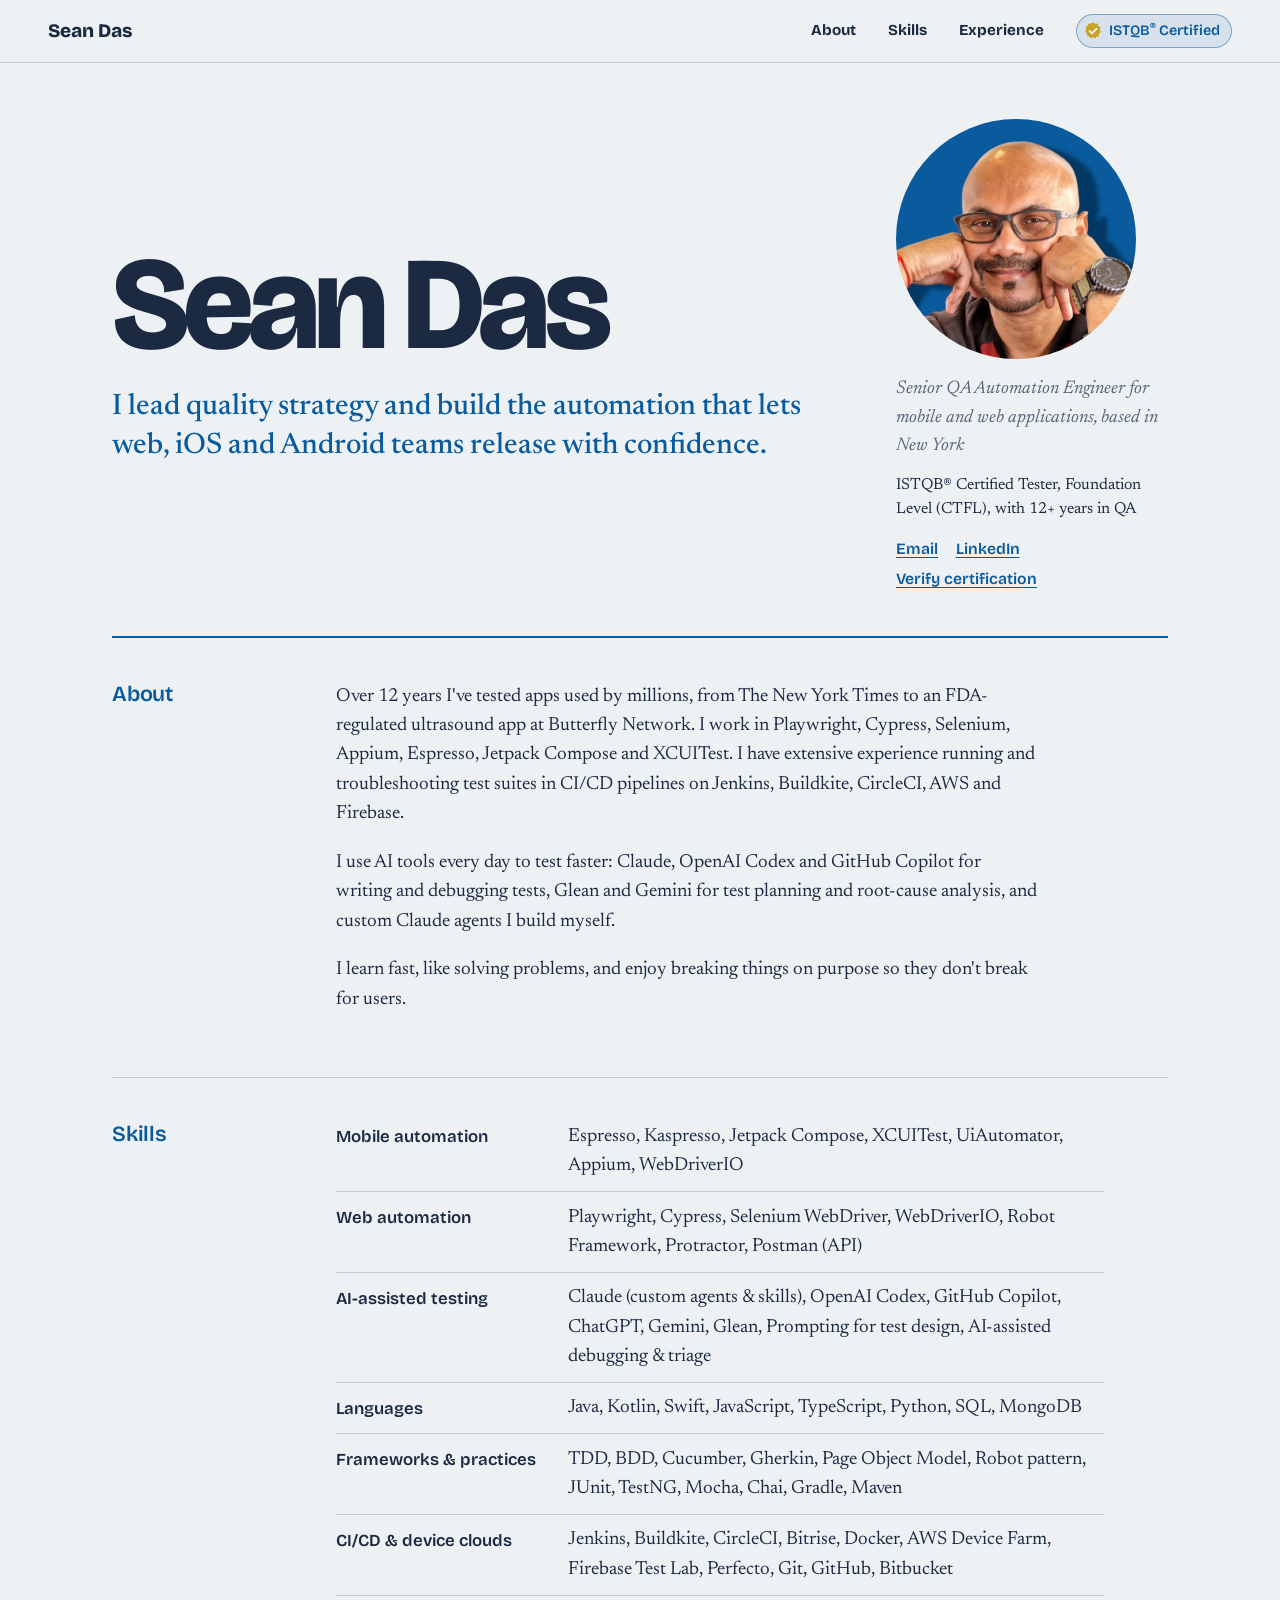
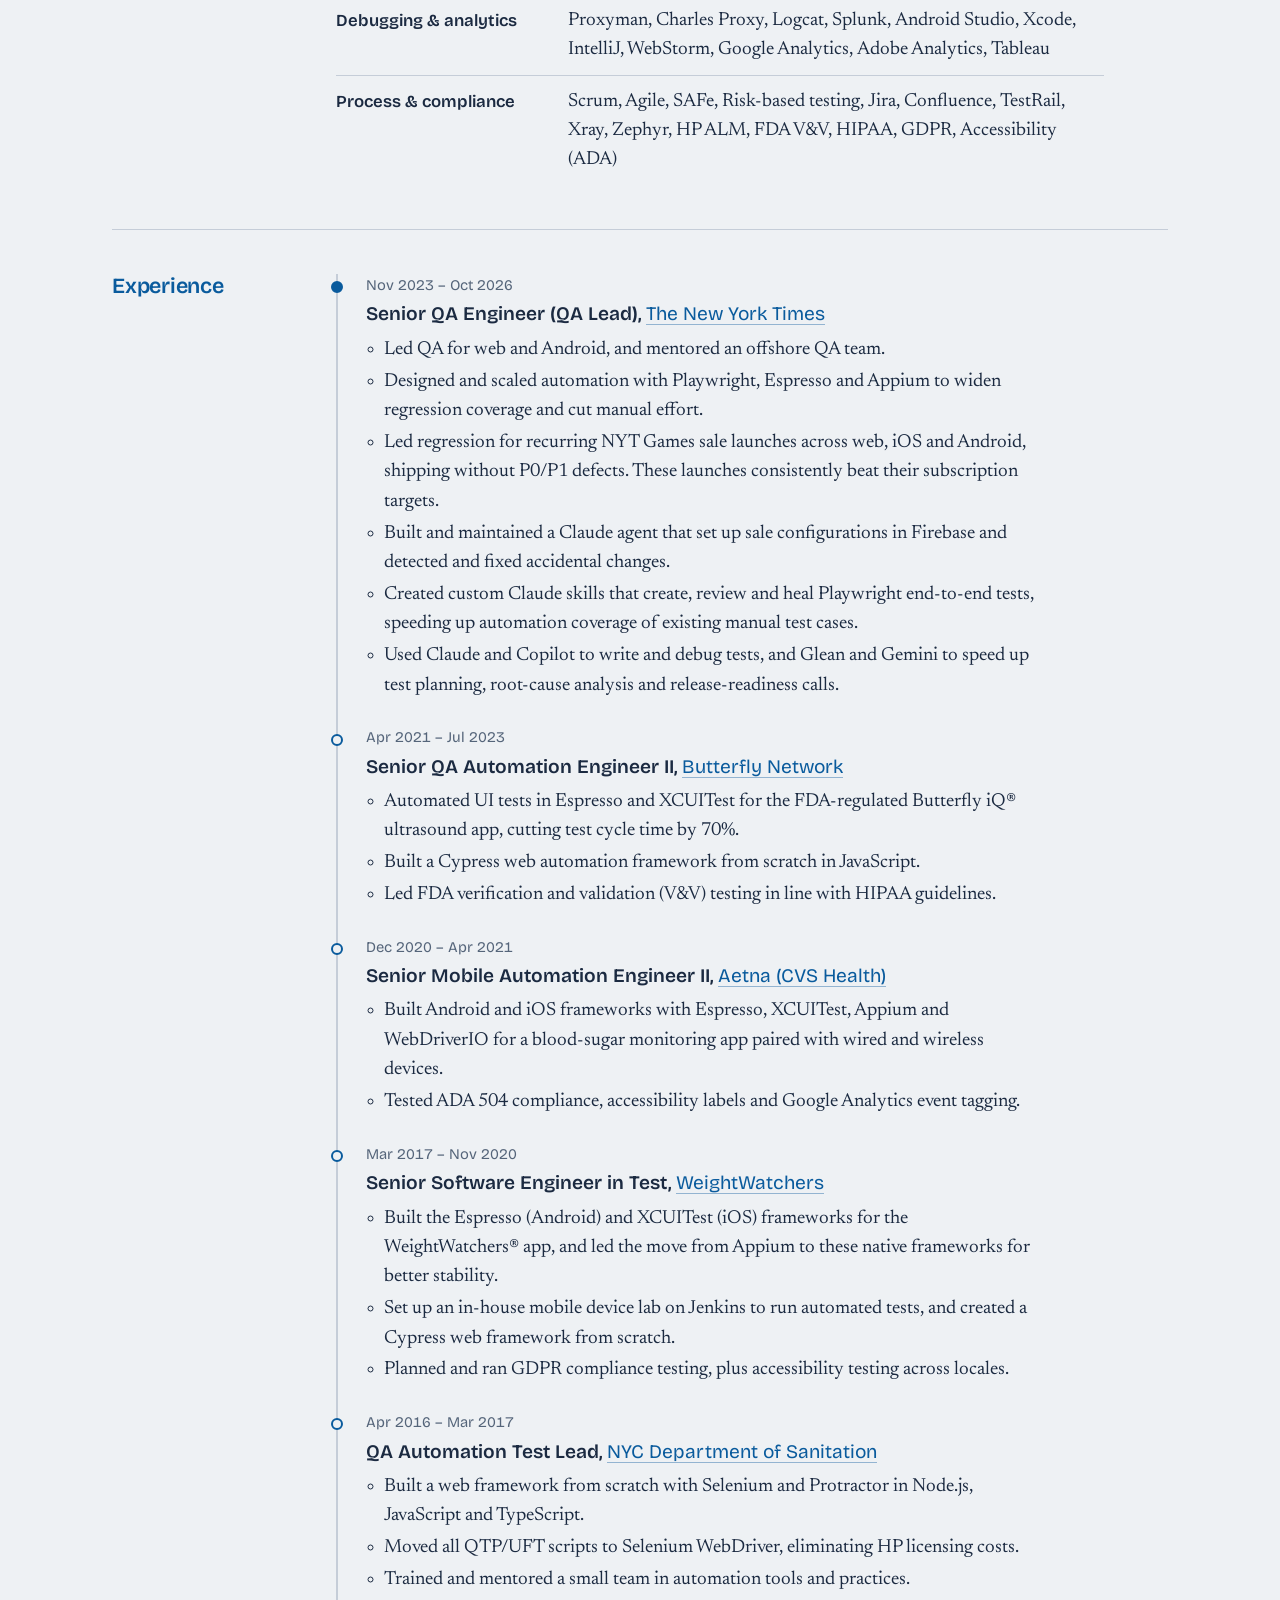
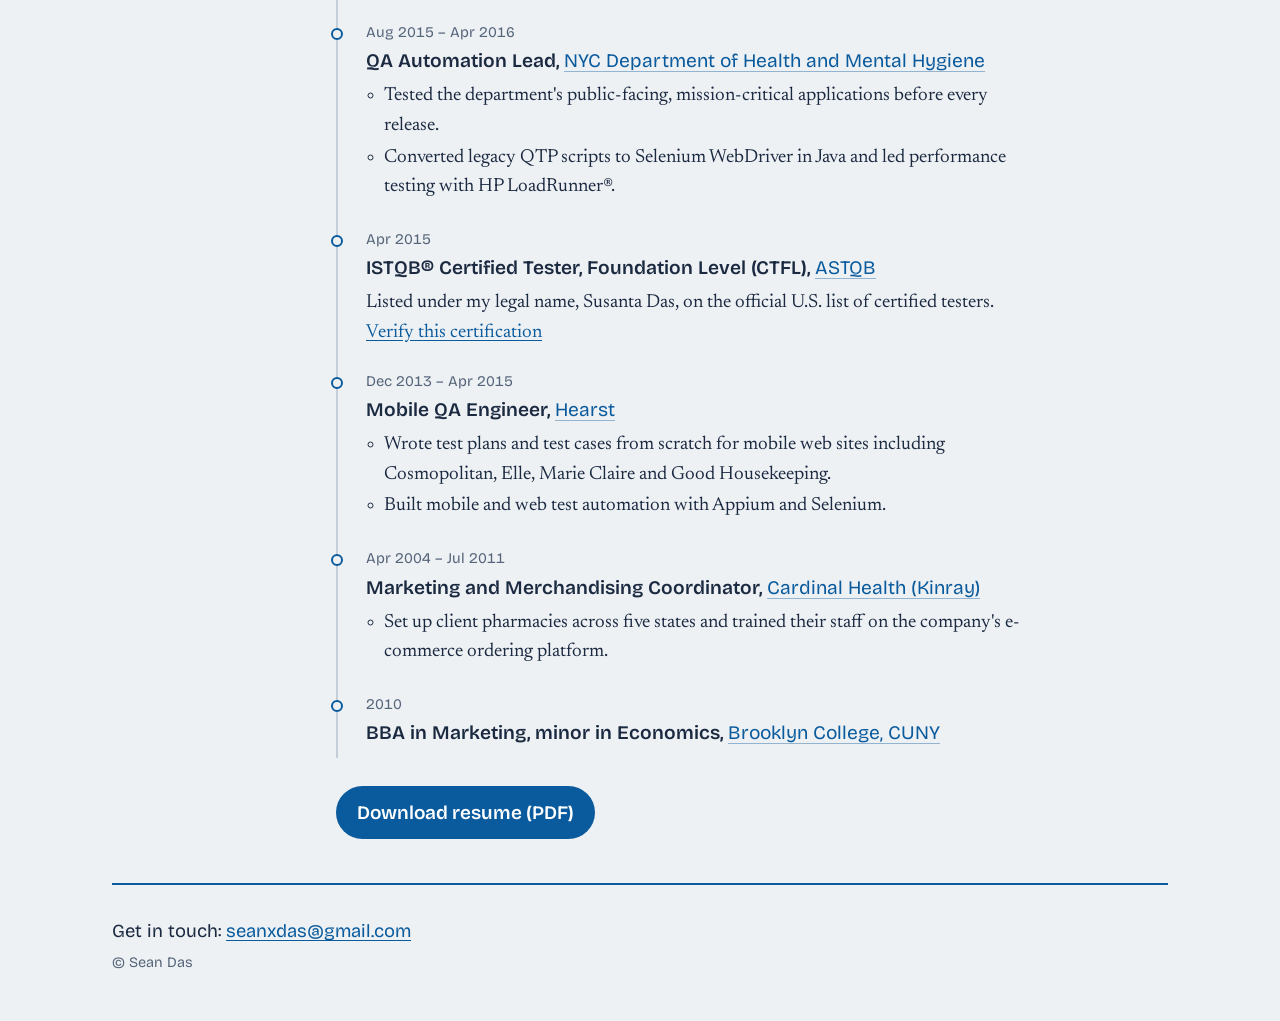
==== index.html @ 6fcaa3a1 "Personal website for Sean Das Single-page static site: about, skills, experience timeline with linke" ====
<!doctype html>
<html lang="en">
<head>
  <meta charset="utf-8">
  <meta name="viewport" content="width=device-width, initial-scale=1">
  <title>Sean Das</title>
  <meta name="description" content="Sean Das, Senior QA Automation Engineer for mobile and web applications. ISTQB/ASTQB Certified Tester with 12+ years in quality engineering and AI-assisted testing.">
  <link rel="canonical" href="https://seandas.github.io/">
  <meta name="google-site-verification" content="83UcdtxBSmrltOki3ZYsE4ZwVRd-jmC72WkxAw0niwo">
  <link rel="icon" href="favicon.ico" sizes="any">
  <link rel="icon" href="assets/favicon-32.png" type="image/png" sizes="32x32">
  <link rel="apple-touch-icon" href="assets/apple-touch-icon.png">
  <meta name="theme-color" content="#0a5b9d">

  <!-- Link previews (LinkedIn, Slack, iMessage, X). Update the URLs if the site address changes. -->
  <meta property="og:type" content="profile">
  <meta property="og:url" content="https://seandas.github.io/">
  <meta property="og:title" content="Sean Das, Senior QA Automation Engineer">
  <meta property="og:description" content="Senior QA Automation Engineer for mobile and web applications. ISTQB Certified Tester with 12+ years in quality engineering and AI-assisted testing.">
  <meta property="og:image" content="https://seandas.github.io/assets/og-image.jpg">
  <meta property="og:image:width" content="1200">
  <meta property="og:image:height" content="630">
  <meta property="og:image:alt" content="Sean Das, Senior QA Automation Engineer, with his photo">
  <meta name="twitter:card" content="summary_large_image">

  <link rel="preconnect" href="https://fonts.googleapis.com">
  <link rel="preconnect" href="https://fonts.gstatic.com" crossorigin>
  <link href="https://fonts.googleapis.com/css2?family=Bricolage+Grotesque:opsz,wght@12..96,400;12..96,600;12..96,800&family=Newsreader:ital,opsz,wght@0,6..72,400;0,6..72,500;1,6..72,400&display=swap" rel="stylesheet">
  <link rel="stylesheet" href="styles.css?v=20261105c">
</head>
<body>
  <a class="skip" href="#main">Skip to content</a>

  <header class="site-nav">
    <a class="nav-name" href="#top">Sean Das</a>
    <nav aria-label="Sections">
      <a href="#about">About</a>
      <a href="#skills">Skills</a>
      <a href="#experience">Experience</a>
      <a class="nav-cert" href="https://atsqa.org/certified-testers/profile/6f3ecdc99b7143ad8add1eee7666c60c" target="_blank" rel="noopener" title="Verify on the official U.S. list of certified testers" aria-label="ISTQB Certified: verify certification (opens in a new tab)">
        <svg class="nav-cert-seal" width="20" height="20" viewBox="0 0 24 24" aria-hidden="true" focusable="false"><path class="seal" fill="#c9a227" d="M12 1.5l2.4 1.8 3-.2 1 2.8 2.5 1.6-.7 2.9 1.2 2.8-2.2 2-.3 3-2.9.6L14.3 21 12 19.1 9.7 21 8 18.6l-2.9-.6-.3-3-2.2-2 1.2-2.8-.7-2.9 2.5-1.6 1-2.8 3 .2z"/><path class="tick" fill="none" stroke="#fff" stroke-width="2.2" stroke-linecap="round" stroke-linejoin="round" d="M8 12.2l2.7 2.7L16.2 9.4"/></svg>
        <span>ISTQB<sup>®</sup> Certified</span>
      </a>
    </nav>
  </header>

  <main id="main">
    <section class="hero" id="top">
      <div class="hero-main">
        <h1 class="hero-name">Sean Das</h1>
        <p class="hero-tagline">I lead quality strategy and build the automation that lets web, iOS and Android teams release with confidence.</p>
      </div>
      <div class="hero-side">
        <img class="portrait" src="assets/profile.jpg" alt="Portrait of Sean Das" width="240" height="240">
        <p class="hero-role">Senior QA Automation Engineer for mobile and web applications, based in New York</p>
        <p class="hero-cred">ISTQB® Certified Tester, Foundation Level (CTFL), with 12+ years in QA</p>
        <ul class="links">
          <li><a href="mailto:seanxdas@gmail.com">Email</a></li>
          <li><a href="https://www.linkedin.com/in/seanxdas/">LinkedIn</a></li>
          <li><a href="https://atsqa.org/certified-testers/profile/6f3ecdc99b7143ad8add1eee7666c60c">Verify certification</a></li>
        </ul>
      </div>
    </section>

    <section class="block" id="about">
      <h2>About</h2>
      <div class="block-body prose">
        <p>Over 12 years I've tested apps used by millions, from The New York Times to an FDA-regulated ultrasound app at Butterfly Network. I work in Playwright, Cypress, Selenium, Appium, Espresso, Jetpack Compose and XCUITest. I have extensive experience running and troubleshooting test suites in CI/CD pipelines on Jenkins, Buildkite, CircleCI, AWS and Firebase.</p>
        <p>I use AI tools every day to test faster: Claude, OpenAI Codex and GitHub Copilot for writing and debugging tests, Glean and Gemini for test planning and root-cause analysis, and custom Claude agents I build myself.</p>
        <p>I learn fast, like solving problems, and enjoy breaking things on purpose so they don't break for users.</p>
      </div>
    </section>

    <section class="block" id="skills">
      <h2>Skills</h2>
      <div class="block-body skills">
        <div class="skill-group">
          <h3>Mobile automation</h3>
          <ul><li>Espresso</li><li>Kaspresso</li><li>Jetpack Compose</li><li>XCUITest</li><li>UiAutomator</li><li>Appium</li><li>WebDriverIO</li></ul>
        </div>
        <div class="skill-group">
          <h3>Web automation</h3>
          <ul><li>Playwright</li><li>Cypress</li><li>Selenium WebDriver</li><li>WebDriverIO</li><li>Robot Framework</li><li>Protractor</li><li>Postman (API)</li></ul>
        </div>
        <div class="skill-group">
          <h3>AI-assisted testing</h3>
          <ul><li>Claude (custom agents &amp; skills)</li><li>OpenAI Codex</li><li>GitHub Copilot</li><li>ChatGPT, Gemini</li><li>Glean</li><li>Prompting for test design</li><li>AI-assisted debugging &amp; triage</li></ul>
        </div>
        <div class="skill-group">
          <h3>Languages</h3>
          <ul><li>Java</li><li>Kotlin</li><li>Swift</li><li>JavaScript</li><li>TypeScript</li><li>Python</li><li>SQL, MongoDB</li></ul>
        </div>
        <div class="skill-group">
          <h3>Frameworks &amp; practices</h3>
          <ul><li>TDD, BDD</li><li>Cucumber, Gherkin</li><li>Page Object Model</li><li>Robot pattern</li><li>JUnit, TestNG</li><li>Mocha, Chai</li><li>Gradle, Maven</li></ul>
        </div>
        <div class="skill-group">
          <h3>CI/CD &amp; device clouds</h3>
          <ul><li>Jenkins</li><li>Buildkite, CircleCI, Bitrise</li><li>Docker</li><li>AWS Device Farm</li><li>Firebase Test Lab</li><li>Perfecto</li><li>Git, GitHub, Bitbucket</li></ul>
        </div>
        <div class="skill-group">
          <h3>Debugging &amp; analytics</h3>
          <ul><li>Proxyman, Charles Proxy</li><li>Logcat, Splunk</li><li>Android Studio, Xcode</li><li>IntelliJ, WebStorm</li><li>Google Analytics</li><li>Adobe Analytics</li><li>Tableau</li></ul>
        </div>
        <div class="skill-group">
          <h3>Process &amp; compliance</h3>
          <ul><li>Scrum, Agile, SAFe</li><li>Risk-based testing</li><li>Jira, Confluence</li><li>TestRail, Xray, Zephyr, HP ALM</li><li>FDA V&amp;V, HIPAA</li><li>GDPR</li><li>Accessibility (ADA)</li></ul>
        </div>
      </div>
    </section>

    <section class="block" id="experience">
      <h2>Experience</h2>
      <div class="block-body">
        <ol class="timeline">
          <li>
            <p class="when">Nov 2023 – Oct 2026</p>
            <h3>Senior QA Engineer (QA Lead), <a class="org" href="https://www.nytimes.com/" target="_blank" rel="noopener">The New York Times</a></h3>
            <ul>
              <li>Led QA for web and Android, and mentored an offshore QA team.</li>
              <li>Designed and scaled automation with Playwright, Espresso and Appium to widen regression coverage and cut manual effort.</li>
              <li>Led regression for recurring NYT Games sale launches across web, iOS and Android, shipping without P0/P1 defects. These launches consistently beat their subscription targets.</li>
              <li>Built and maintained a Claude agent that set up sale configurations in Firebase and detected and fixed accidental changes.</li>
              <li>Created custom Claude skills that create, review and heal Playwright end-to-end tests, speeding up automation coverage of existing manual test cases.</li>
              <li>Used Claude and Copilot to write and debug tests, and Glean and Gemini to speed up test planning, root-cause analysis and release-readiness calls.</li>
            </ul>
          </li>
          <li>
            <p class="when">Apr 2021 – Jul 2023</p>
            <h3>Senior QA Automation Engineer II, <a class="org" href="https://www.butterflynetwork.com/" target="_blank" rel="noopener">Butterfly Network</a></h3>
            <ul>
              <li>Automated UI tests in Espresso and XCUITest for the FDA-regulated Butterfly iQ® ultrasound app, cutting test cycle time by 70%.</li>
              <li>Built a Cypress web automation framework from scratch in JavaScript.</li>
              <li>Led FDA verification and validation (V&amp;V) testing in line with HIPAA guidelines.</li>
            </ul>
          </li>
          <li>
            <p class="when">Dec 2020 – Apr 2021</p>
            <h3>Senior Mobile Automation Engineer II, <a class="org" href="https://www.aetna.com/" target="_blank" rel="noopener">Aetna (CVS Health)</a></h3>
            <ul>
              <li>Built Android and iOS frameworks with Espresso, XCUITest, Appium and WebDriverIO for a blood-sugar monitoring app paired with wired and wireless devices.</li>
              <li>Tested ADA 504 compliance, accessibility labels and Google Analytics event tagging.</li>
            </ul>
          </li>
          <li>
            <p class="when">Mar 2017 – Nov 2020</p>
            <h3>Senior Software Engineer in Test, <a class="org" href="https://www.weightwatchers.com/" target="_blank" rel="noopener">WeightWatchers</a></h3>
            <ul>
              <li>Built the Espresso (Android) and XCUITest (iOS) frameworks for the WeightWatchers® app, and led the move from Appium to these native frameworks for better stability.</li>
              <li>Set up an in-house mobile device lab on Jenkins to run automated tests, and created a Cypress web framework from scratch.</li>
              <li>Planned and ran GDPR compliance testing, plus accessibility testing across locales.</li>
            </ul>
          </li>
          <li>
            <p class="when">Apr 2016 – Mar 2017</p>
            <h3>QA Automation Test Lead, <a class="org" href="https://www.nyc.gov/assets/dsny/site/home" target="_blank" rel="noopener">NYC Department of Sanitation</a></h3>
            <ul>
              <li>Built a web framework from scratch with Selenium and Protractor in Node.js, JavaScript and TypeScript.</li>
              <li>Moved all QTP/UFT scripts to Selenium WebDriver, eliminating HP licensing costs.</li>
              <li>Trained and mentored a small team in automation tools and practices.</li>
            </ul>
          </li>
          <li>
            <p class="when">Aug 2015 – Apr 2016</p>
            <h3>QA Automation Lead, <a class="org" href="https://www.nyc.gov/site/doh/index.page" target="_blank" rel="noopener">NYC Department of Health and Mental Hygiene</a></h3>
            <ul>
              <li>Tested the department's public-facing, mission-critical applications before every release.</li>
              <li>Converted legacy QTP scripts to Selenium WebDriver in Java and led performance testing with HP LoadRunner®.</li>
            </ul>
          </li>
          <li>
            <p class="when">Apr 2015</p>
            <h3>ISTQB® Certified Tester, Foundation Level (CTFL), <a class="org" href="https://astqb.org/" target="_blank" rel="noopener">ASTQB</a></h3>
            <p>Listed under my legal name, Susanta Das, on the official U.S. list of certified testers. <a href="https://atsqa.org/certified-testers/profile/6f3ecdc99b7143ad8add1eee7666c60c">Verify this certification</a></p>
          </li>
          <li>
            <p class="when">Dec 2013 – Apr 2015</p>
            <h3>Mobile QA Engineer, <a class="org" href="https://www.hearst.com/" target="_blank" rel="noopener">Hearst</a></h3>
            <ul>
              <li>Wrote test plans and test cases from scratch for mobile web sites including Cosmopolitan, Elle, Marie Claire and Good Housekeeping.</li>
              <li>Built mobile and web test automation with Appium and Selenium.</li>
            </ul>
          </li>
          <li>
            <p class="when">Apr 2004 – Jul 2011</p>
            <h3>Marketing and Merchandising Coordinator, <a class="org" href="https://www.cardinalhealth.com/" target="_blank" rel="noopener">Cardinal Health (Kinray)</a></h3>
            <ul>
              <li>Set up client pharmacies across five states and trained their staff on the company's e-commerce ordering platform.</li>
            </ul>
          </li>
          <li>
            <p class="when">2010</p>
            <h3>BBA in Marketing, minor in Economics, <a class="org" href="https://www.brooklyn.edu/" target="_blank" rel="noopener">Brooklyn College, CUNY</a></h3>
          </li>
        </ol>
        <a class="button" href="assets/Sean_Das_Resume.pdf" download>Download resume (PDF)</a>
      </div>
    </section>
  </main>

  <footer class="site-footer">
    <p>Get in touch: <a href="mailto:seanxdas@gmail.com">seanxdas@gmail.com</a></p>
    <p class="fine">&copy; <span id="year"></span> Sean Das</p>
  </footer>

  <script src="script.js?v=20261105c"></script>
</body>
</html>
---- styles.css ----
:root {
  --bg: #eef1f4;
  --surface: #e2e7ed;
  --ink: #1b2a41;
  --muted: #55657a;
  --rule: #c5cdd8;
  --accent: #0a5b9d; /* matches the blue backdrop in profile.jpg */
  --accent-ink: #ffffff;

  --display: "Bricolage Grotesque", system-ui, sans-serif;
  --text: "Newsreader", Georgia, serif;

  --gutter: clamp(1rem, 4vw, 3rem);
  --rail: 11rem;
}

@media (prefers-color-scheme: dark) {
  :root {
    --bg: #121a26;
    --surface: #1a2433;
    --ink: #e6ebf2;
    --muted: #9aa8ba;
    --rule: #2c3a4e;
    --accent: #7fb2ec;
    --accent-ink: #0b1a2e;
  }
}

*, *::before, *::after { box-sizing: border-box; }

html { scroll-behavior: smooth; scroll-padding-top: 4.5rem; -webkit-text-size-adjust: 100%; text-size-adjust: 100%; }
@media (prefers-reduced-motion: reduce) { html { scroll-behavior: auto; } }

body {
  margin: 0;
  background: var(--bg);
  color: var(--ink);
  font: 400 1.1875rem/1.55 var(--text);
  -webkit-font-smoothing: antialiased;
}

a { color: var(--accent); text-underline-offset: 0.18em; }
a:hover { text-decoration-thickness: 2px; }
:focus-visible { outline: 3px solid var(--accent); outline-offset: 3px; border-radius: 2px; }

.skip {
  position: absolute; left: -999px; top: 0;
  background: var(--accent); color: var(--accent-ink); padding: 0.5rem 1rem;
}
.skip:focus { left: 1rem; top: 1rem; z-index: 10; }

/* Nav */
.site-nav {
  position: sticky; top: 0; z-index: 5;
  display: flex; justify-content: space-between; align-items: center; gap: 1rem;
  padding: 0.9rem var(--gutter);
  background: color-mix(in srgb, var(--bg) 88%, transparent);
  backdrop-filter: blur(8px);
  border-bottom: 1px solid var(--rule);
  font-family: var(--display);
}
.nav-name { font-weight: 800; color: var(--ink); text-decoration: none; }
.site-nav nav {
  display: flex; flex-wrap: wrap; justify-content: flex-end;
  gap: 0.5rem clamp(0.9rem, 3vw, 2rem);
  min-width: 0;
}
.site-nav nav a { color: var(--ink); font-weight: 700; text-decoration: none; font-size: 0.95rem; }
.site-nav nav a:hover { color: var(--accent); }
.site-nav nav { align-items: center; }

/* Certification badge in the nav */
.site-nav nav a.nav-cert {
  display: inline-flex; align-items: center; gap: 0.35rem;
  padding: 0.28rem 0.7rem 0.28rem 0.4rem;
  border: 1px solid color-mix(in srgb, var(--accent) 45%, transparent);
  border-radius: 999px;
  background: color-mix(in srgb, var(--accent) 10%, transparent);
  color: var(--accent); font-weight: 600; font-size: 0.9rem; white-space: nowrap;
  transition: background-color 0.15s, color 0.15s;
}
.site-nav nav a.nav-cert:hover,
.site-nav nav a.nav-cert:focus-visible { background: var(--accent); color: var(--accent-ink); }
.nav-cert sup { font-size: 0.6em; line-height: 0; }
.nav-cert-seal { width: 1.25rem; height: 1.25rem; flex: none; }
.nav-cert-seal .seal { fill: #c9a227; }
.nav-cert-seal .tick { fill: none; stroke: #fff; stroke-width: 2.2; stroke-linecap: round; stroke-linejoin: round; }

@media (max-width: 400px) {
  .site-nav { padding-left: 0.75rem; padding-right: 0.75rem; }
  .site-nav nav { flex: 1 1 auto; }
  .site-nav nav { gap: 0.7rem; }
  .site-nav nav a { font-size: 0.88rem; }
  .site-nav nav a.nav-cert { font-size: 0.84rem; padding: 0.24rem 0.55rem 0.24rem 0.3rem; gap: 0.25rem; }
  .nav-cert-seal { width: 1.1rem; height: 1.1rem; }
}


main { max-width: 72rem; margin: 0 auto; padding: 0 var(--gutter); }

/* Hero — the one loud element */
.hero {
  display: grid;
  grid-template-columns: 1fr auto;
  align-items: center;
  gap: 2rem 3rem;
  padding: clamp(1.75rem, 5vw, 3.5rem) 0 clamp(1.75rem, 4vw, 2.75rem);
  border-bottom: 2px solid var(--accent); /* stronger divider between hero and content */
}
.hero-name {
  margin: 0;
  font-family: var(--display);
  font-weight: 800;
  font-size: clamp(3.4rem, 14vw, 8.25rem);
  line-height: 0.9;
  letter-spacing: -0.045em;
  font-variation-settings: "opsz" 96;
  white-space: nowrap;
}
.hero-tagline {
  margin: clamp(1rem, 2vw, 1.5rem) 0 0;
  max-width: 46rem;
  font-size: clamp(1.3rem, 2.3vw, 1.85rem);
  text-wrap: balance;
  line-height: 1.3;
  font-weight: 500;
  color: var(--accent);
}
.hero-side { max-width: 17rem; }
.portrait {
  display: block; width: 240px; height: 240px;
  border-radius: 50%; object-fit: cover;
  background: var(--surface);
  margin-bottom: 1rem;
}
.hero-role { margin: 0 0 0.75rem; font-size: 1.15rem; color: var(--muted); font-style: italic; }
.links { list-style: none; margin: 0; padding: 0; display: flex; flex-wrap: wrap; gap: 0.4rem 1.1rem; font-family: var(--display); font-weight: 600; font-size: 0.98rem; }

@media (prefers-reduced-motion: no-preference) {
  .hero-main { animation: rise 0.9s cubic-bezier(.2,.7,.1,1) both; }
  .hero-side { animation: rise 0.9s 0.15s cubic-bezier(.2,.7,.1,1) both; }
  @keyframes rise { from { opacity: 0; transform: translateY(0.4em); } }
}

/* Sections: heading in a left rail, content beside it */
.block {
  display: grid;
  grid-template-columns: var(--rail) minmax(0, 1fr);
  gap: 0.75rem 3rem;
  padding: clamp(1.75rem, 4vw, 2.75rem) 0;
  border-bottom: 1px solid var(--rule);
}
/* Last section: strong divider before the footer, matching the hero divider */
main > .block:last-child { border-bottom: 2px solid var(--accent); }
.block h2 {
  margin: 0;
  font-family: var(--display);
  font-weight: 600;
  font-size: 1.35rem;
  line-height: 1.2;
  letter-spacing: -0.01em;
  color: var(--accent);
}
.block-body { max-width: 44rem; }

.prose p { margin: 0 0 1em; }
.prose .lead { font-size: 1.5rem; line-height: 1.35; font-weight: 500; }

/* Skills */
.block-body.skills { max-width: 48rem; }
.skill-group {
  display: grid;
  grid-template-columns: 13rem minmax(0, 1fr);
  gap: 0.2rem 1.5rem;
  padding: 0.65rem 0;
  border-top: 1px solid var(--rule);
}
.skill-group:first-child { border-top: 0; padding-top: 0; }
.skill-group h3, .timeline h3 {
  margin: 0 0 0.6rem;
  font-family: var(--display);
  font-weight: 600;
  font-size: 1.05rem;
}
.skill-group h3 { margin: 0; padding-top: 0.15rem; }
.skill-group ul { list-style: none; margin: 0; padding: 0; }
.skill-group li { display: inline; }
.skill-group li:not(:last-child)::after { content: ", "; }

/* Timeline — a real sequence, so a connected line earns its place */
.timeline { list-style: none; margin: 0 0 1.75rem; padding: 0; }
.timeline li {
  position: relative;
  padding: 0 0 1.4rem 1.75rem;
  border-left: 2px solid var(--rule);
}
.timeline li:last-child { padding-bottom: 0.25rem; }
.timeline li::before {
  content: "";
  position: absolute; left: -7px; top: 0.45rem;
  width: 12px; height: 12px; border-radius: 50%;
  background: var(--bg); border: 2px solid var(--accent);
}
.timeline li:first-child::before { background: var(--accent); }
.timeline .when { margin: 0 0 0.15rem; font-family: var(--display); font-size: 0.92rem; color: var(--muted); font-variant-numeric: tabular-nums; }
.timeline h3 { font-size: 1.2rem; margin-bottom: 0.35rem; }
.timeline .org { font-weight: 400; }
.timeline a.org {
  color: var(--accent);
  text-decoration: underline;
  text-decoration-color: color-mix(in srgb, var(--accent) 40%, transparent);
  text-decoration-thickness: 1px;
  text-underline-offset: 0.2em;
}
.timeline a.org:hover { text-decoration-color: currentColor; text-decoration-thickness: 2px; }
.timeline li > p:last-child { margin: 0; }
.timeline ul { margin: 0; padding-left: 1.1rem; }
.timeline ul li { padding: 0 0 0.15rem; border: 0; }
.timeline ul li::before { content: none; }
.hero-cred { margin: 0 0 0.9rem; font-size: 1rem; }

.button {
  display: inline-block;
  padding: 0.75rem 1.3rem;
  border-radius: 999px;
  background: var(--accent); color: var(--accent-ink);
  font-family: var(--display); font-weight: 600; text-decoration: none;
}
.button:hover { filter: brightness(1.08); }

/* Footer */
.site-footer {
  max-width: 72rem; margin: 0 auto;
  padding: 2rem var(--gutter) 2.5rem;
  font-family: var(--display);
}
.site-footer p { margin: 0 0 0.4rem; font-size: 1.15rem; }
.site-footer .fine { font-size: 0.9rem; color: var(--muted); }

/* Narrow screens */
@media (max-width: 720px) {
  .hero { grid-template-columns: 1fr; }
  .hero-side {
    max-width: none;
    display: grid;
    grid-template-columns: 112px minmax(0, 1fr);
    column-gap: 1rem;
    align-items: center;
  }
  .portrait { width: 112px; height: 112px; margin: 0; grid-row: 1 / span 3; }
  .hero-role { font-size: 1.05rem; margin-bottom: 0.4rem; }
  .hero-cred { font-size: 0.95rem; margin-bottom: 0.5rem; }
  .block { grid-template-columns: 1fr; }
  .skill-group { grid-template-columns: 1fr; }
  .site-nav .nav-name { display: none; }
  .site-nav { justify-content: flex-end; }
}
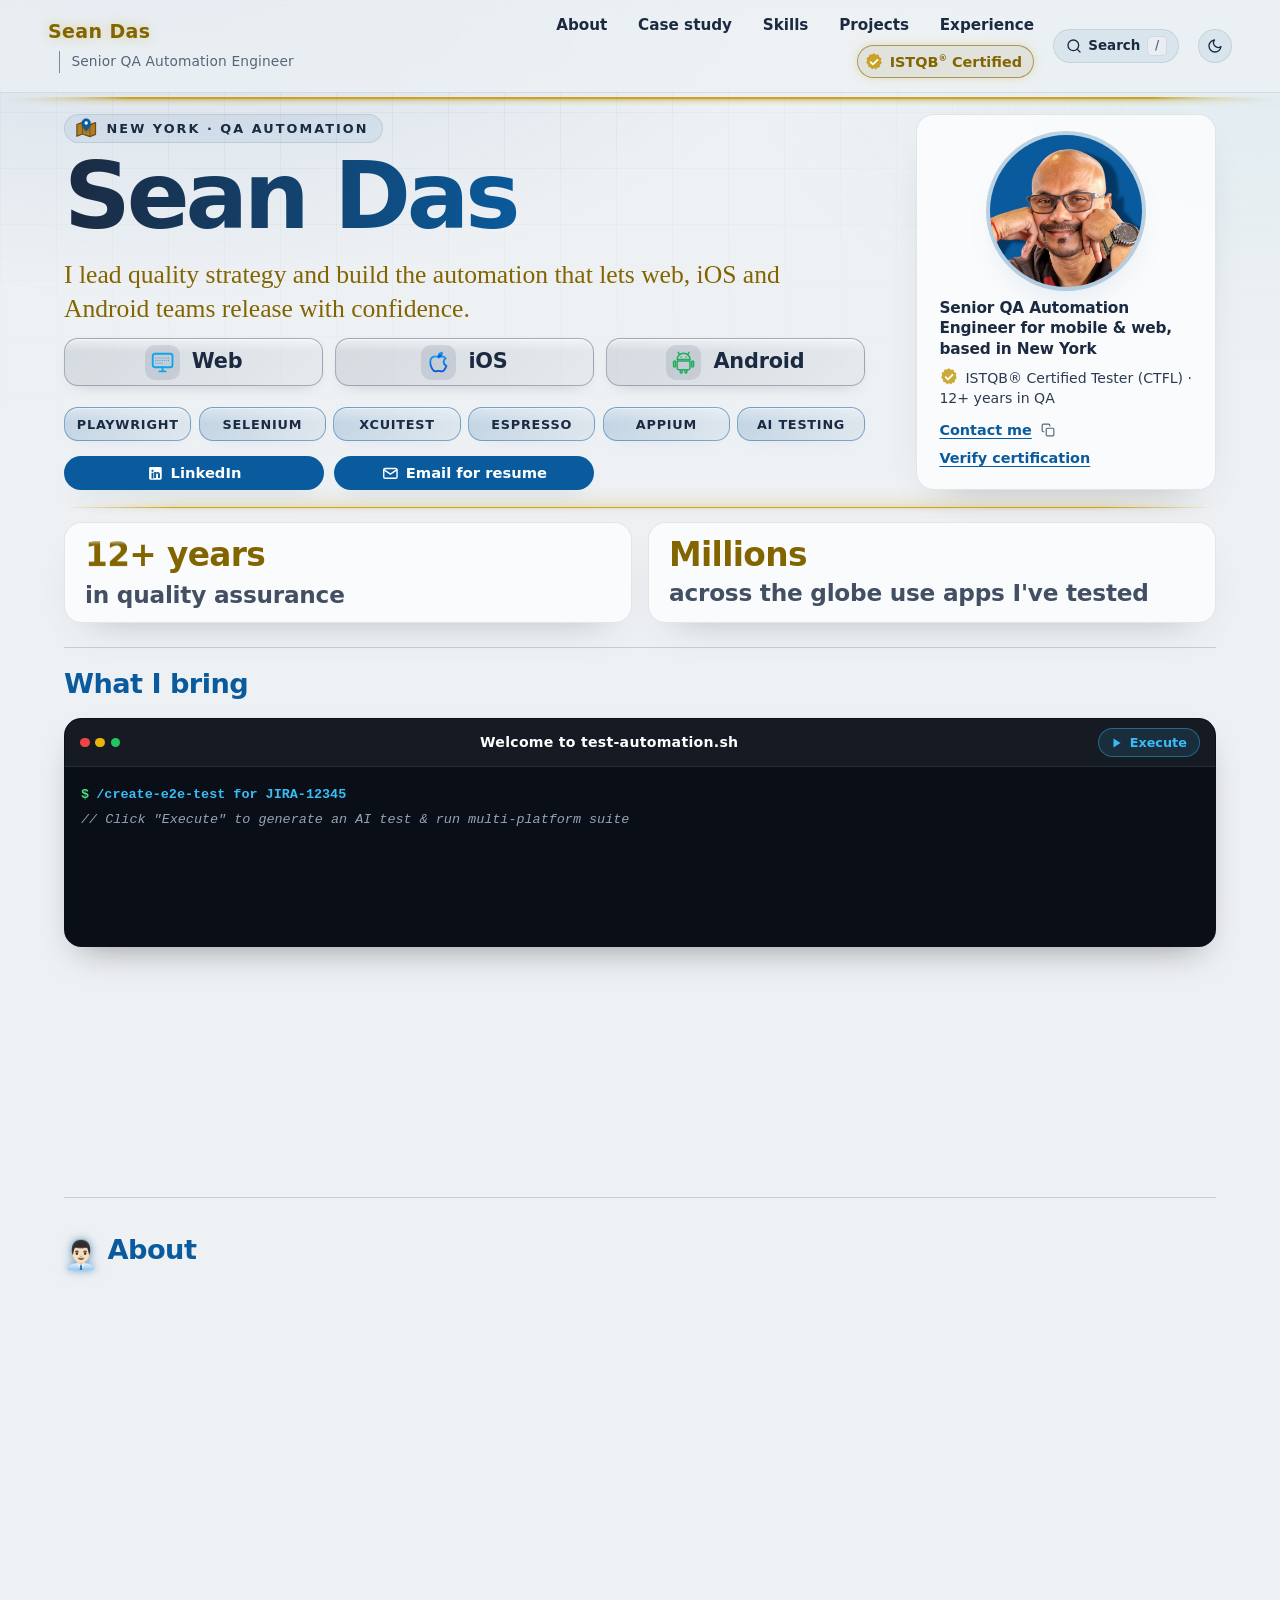
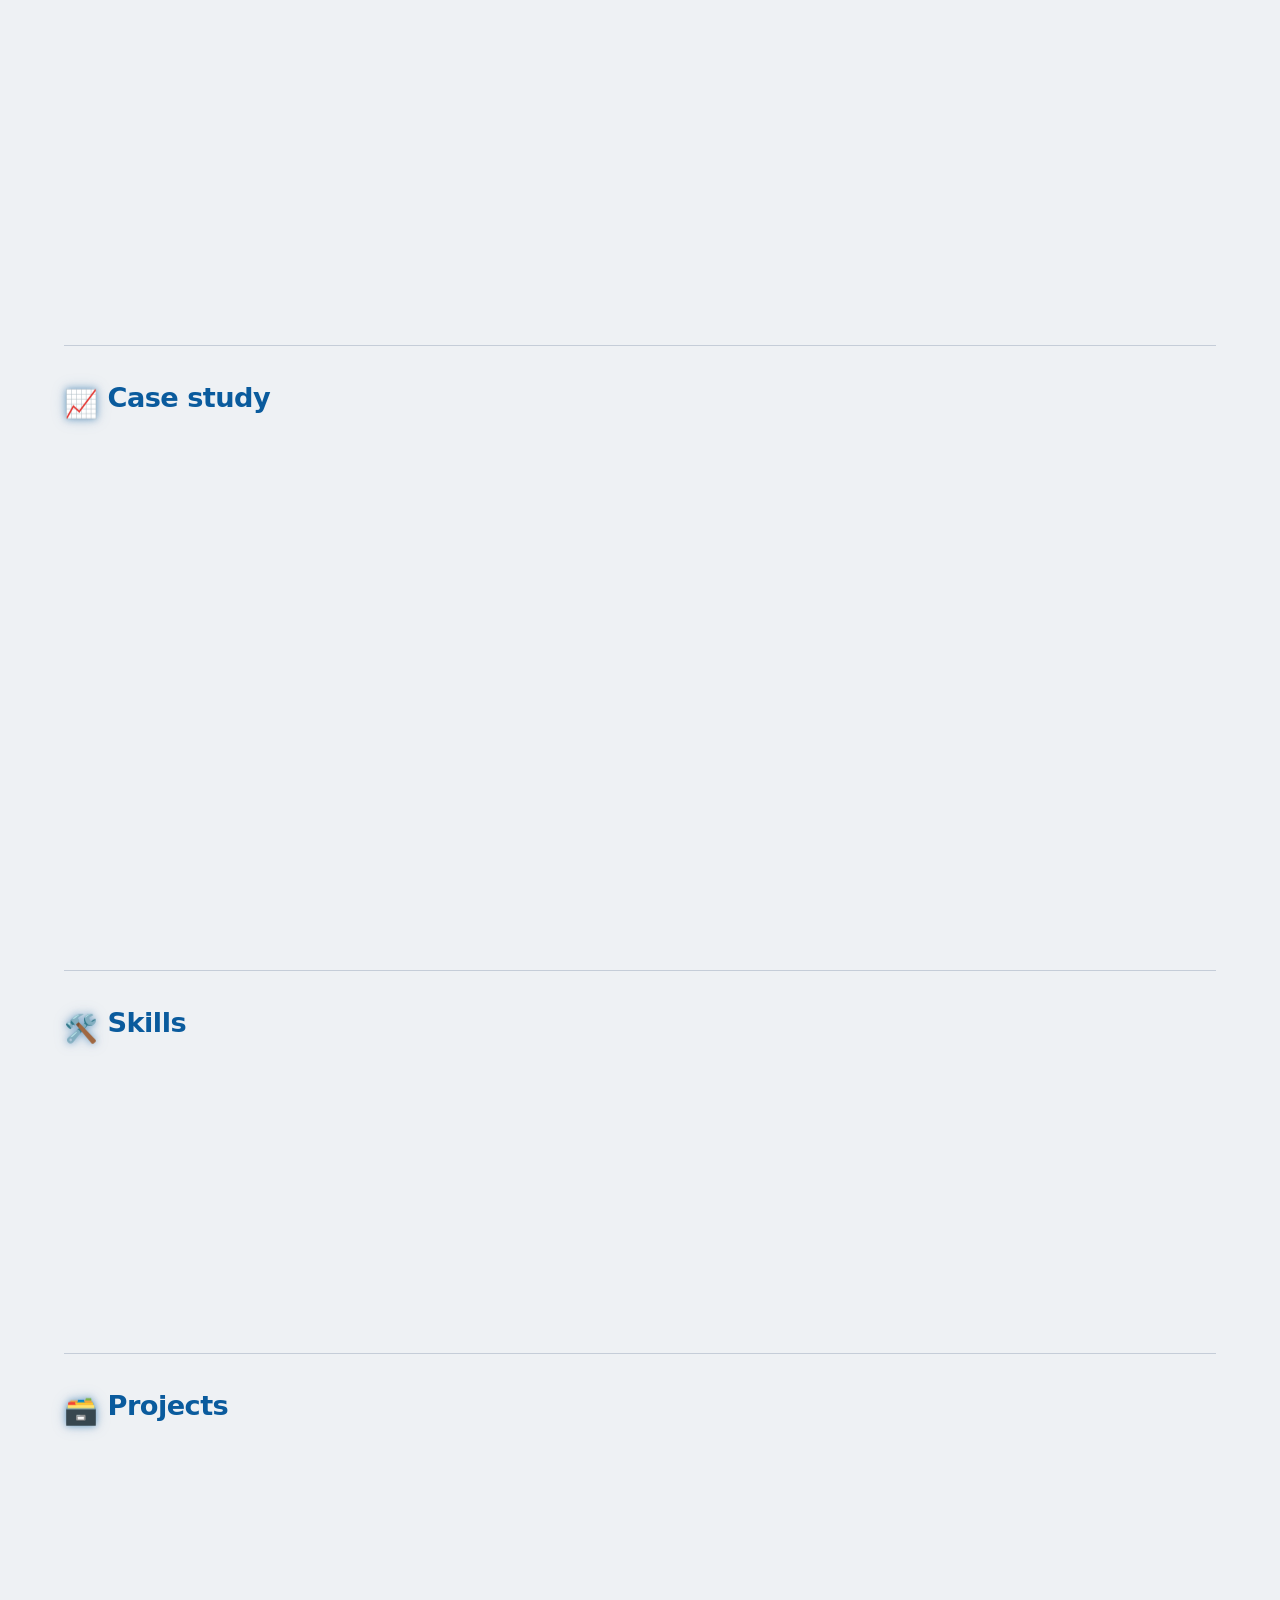
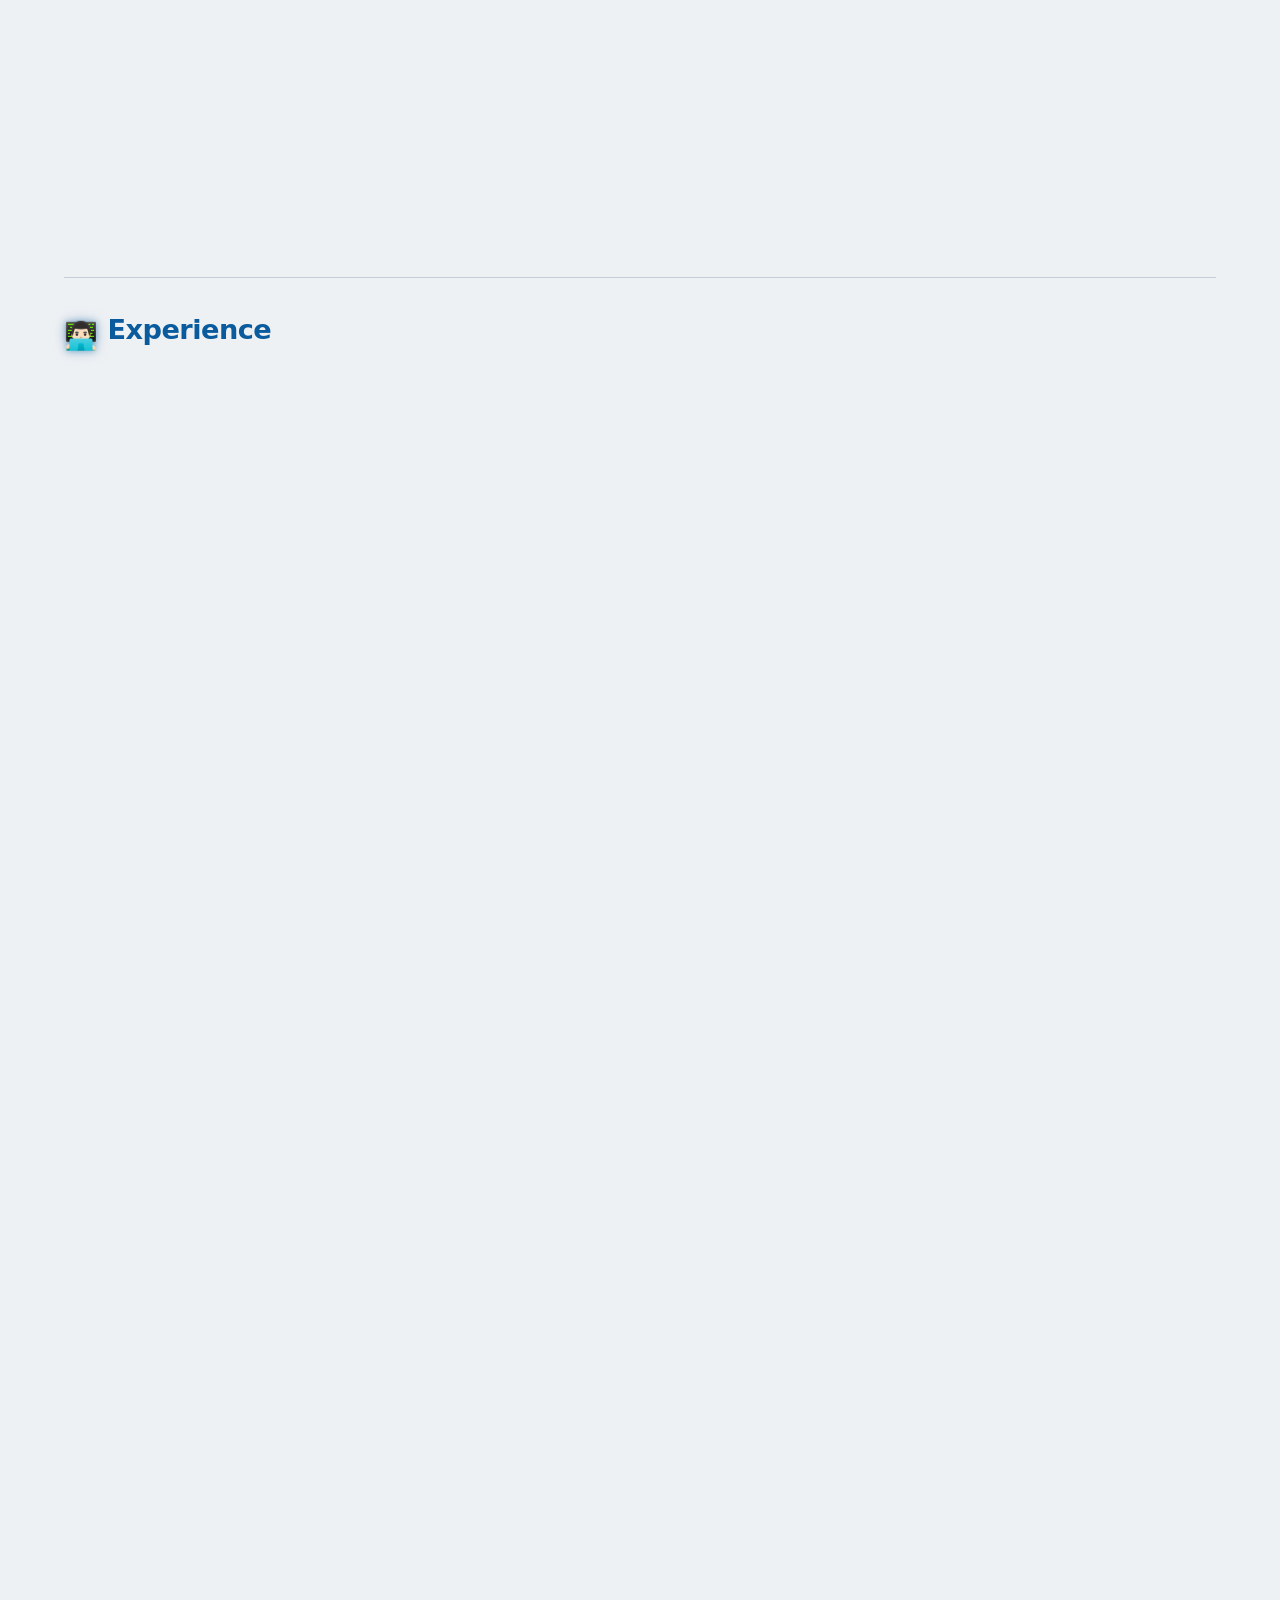
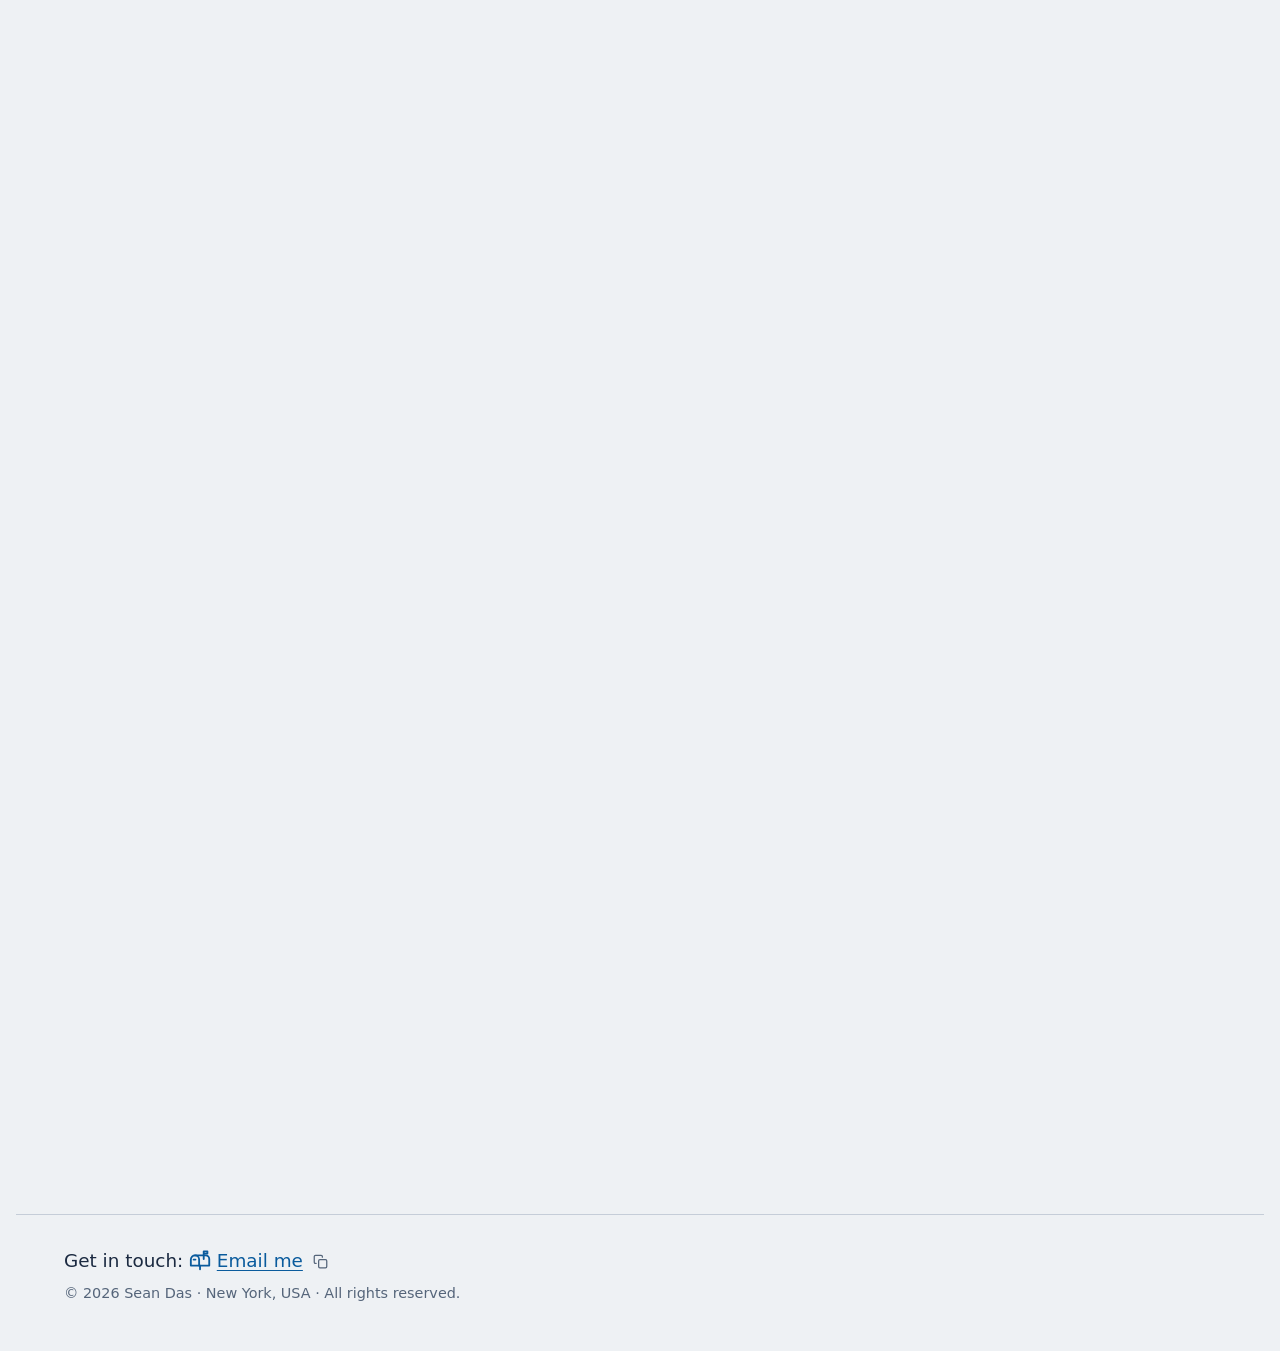
==== commit 023f776f: "Personal website for Sean Das Single-page static site: about, skills, experience timeline with linke" ====
--- a/index.html
+++ b/index.html
@@ -3,123 +3,342 @@
 <head>
   <meta charset="utf-8">
   <meta name="viewport" content="width=device-width, initial-scale=1">
-  <title>Sean Das</title>
-  <meta name="description" content="Sean Das, Senior QA Automation Engineer for mobile and web applications. ISTQB/ASTQB Certified Tester with 12+ years in quality engineering and AI-assisted testing.">
+  <title>Sean Das, Senior QA Automation Engineer</title>
+  <meta name="description" content="Sean Das (Susanta Das), Senior QA Automation Engineer for mobile and web apps. ISTQB/ASTQB Certified Tester, 12+ years in quality engineering and AI-assisted testing.">
   <link rel="canonical" href="https://seandas.github.io/">
   <meta name="google-site-verification" content="83UcdtxBSmrltOki3ZYsE4ZwVRd-jmC72WkxAw0niwo">
   <link rel="icon" href="favicon.ico" sizes="any">
   <link rel="icon" href="assets/favicon-32.png" type="image/png" sizes="32x32">
   <link rel="apple-touch-icon" href="assets/apple-touch-icon.png">
   <meta name="theme-color" content="#0a5b9d">
+  <meta http-equiv="Content-Security-Policy" content="default-src 'self'; base-uri 'self'; object-src 'none'; form-action 'self'; script-src 'self'; style-src 'self' https://fonts.googleapis.com; font-src https://fonts.gstatic.com; img-src 'self' data:; connect-src 'self' https://sean-twin.seandas.workers.dev; upgrade-insecure-requests">
+  <meta name="referrer" content="strict-origin-when-cross-origin">
 
   <!-- Link previews (LinkedIn, Slack, iMessage, X). Update the URLs if the site address changes. -->
   <meta property="og:type" content="profile">
   <meta property="og:url" content="https://seandas.github.io/">
   <meta property="og:title" content="Sean Das, Senior QA Automation Engineer">
   <meta property="og:description" content="Senior QA Automation Engineer for mobile and web applications. ISTQB Certified Tester with 12+ years in quality engineering and AI-assisted testing.">
-  <meta property="og:image" content="https://seandas.github.io/assets/og-image.jpg">
-  <meta property="og:image:width" content="1200">
-  <meta property="og:image:height" content="630">
+  <meta property="og:image" content="https://seandas.github.io/assets/og-image.jpg?v=20261113a">
+  <meta property="og:image:width" content="2400">
+  <meta property="og:image:height" content="1260">
   <meta property="og:image:alt" content="Sean Das, Senior QA Automation Engineer, with his photo">
   <meta name="twitter:card" content="summary_large_image">
+
+  <!-- Structured data for search engines. Deliberately no current employer (worksFor). -->
+  <script type="application/ld+json">
+  {
+    "@context": "https://schema.org",
+    "@type": "Person",
+    "name": "Sean Das",
+    "alternateName": "Susanta Das",
+    "jobTitle": "Senior QA Automation Engineer",
+    "url": "https://seandas.github.io/",
+    "image": "https://seandas.github.io/assets/profile.jpg",
+    "sameAs": ["https://www.linkedin.com/in/seanxdas/", "https://github.com/seandas"],
+    "address": { "@type": "PostalAddress", "addressLocality": "New York", "addressRegion": "NY", "addressCountry": "US" },
+    "alumniOf": { "@type": "CollegeOrUniversity", "name": "City University of New York" },
+    "knowsAbout": ["Test automation", "Mobile testing", "Web testing", "Playwright", "Espresso", "XCUITest", "Appium", "Selenium", "AI-assisted testing"]
+  }
+  </script>
 
   <link rel="preconnect" href="https://fonts.googleapis.com">
   <link rel="preconnect" href="https://fonts.gstatic.com" crossorigin>
   <link href="https://fonts.googleapis.com/css2?family=Bricolage+Grotesque:opsz,wght@12..96,400;12..96,600;12..96,800&family=Newsreader:ital,opsz,wght@0,6..72,400;0,6..72,500;1,6..72,400&display=swap" rel="stylesheet">
-  <link rel="stylesheet" href="styles.css?v=20261105c">
+  <link rel="stylesheet" href="styles.css?v=20261115r">
+  <script src="theme.js?v=20261110a"></script>
 </head>
 <body>
   <a class="skip" href="#main">Skip to content</a>
 
   <header class="site-nav">
-    <a class="nav-name" href="#top">Sean Das</a>
-    <nav aria-label="Sections">
-      <a href="#about">About</a>
-      <a href="#skills">Skills</a>
-      <a href="#experience">Experience</a>
-      <a class="nav-cert" href="https://atsqa.org/certified-testers/profile/6f3ecdc99b7143ad8add1eee7666c60c" target="_blank" rel="noopener" title="Verify on the official U.S. list of certified testers" aria-label="ISTQB Certified: verify certification (opens in a new tab)">
-        <svg class="nav-cert-seal" width="20" height="20" viewBox="0 0 24 24" aria-hidden="true" focusable="false"><path class="seal" fill="#c9a227" d="M12 1.5l2.4 1.8 3-.2 1 2.8 2.5 1.6-.7 2.9 1.2 2.8-2.2 2-.3 3-2.9.6L14.3 21 12 19.1 9.7 21 8 18.6l-2.9-.6-.3-3-2.2-2 1.2-2.8-.7-2.9 2.5-1.6 1-2.8 3 .2z"/><path class="tick" fill="none" stroke="#fff" stroke-width="2.2" stroke-linecap="round" stroke-linejoin="round" d="M8 12.2l2.7 2.7L16.2 9.4"/></svg>
-        <span>ISTQB<sup>®</sup> Certified</span>
-      </a>
-    </nav>
+    <a class="nav-name" href="#top">Sean Das<span class="nav-title"> Senior QA Automation Engineer</span></a>
+    <div class="nav-right">
+      <nav aria-label="Sections">
+        <a href="#about">About</a>
+        <a href="#case-study" aria-label="Case study"><span class="nav-long">Case study</span><span class="nav-short" aria-hidden="true">Case</span></a>
+        <a href="#skills">Skills</a>
+        <a href="#projects">Projects</a>
+        <a href="#experience">Experience</a>
+        <a class="nav-cert" href="https://atsqa.org/certified-testers/profile/6f3ecdc99b7143ad8add1eee7666c60c" target="_blank" rel="noopener" title="Verify on the official U.S. list of certified testers" aria-label="ISTQB Certified: verify certification (opens in a new tab)">
+          <svg class="nav-cert-seal" width="20" height="20" viewBox="0 0 24 24" aria-hidden="true" focusable="false"><path class="seal" fill="#c9a227" d="M12 1.5l2.4 1.8 3-.2 1 2.8 2.5 1.6-.7 2.9 1.2 2.8-2.2 2-.3 3-2.9.6L14.3 21 12 19.1 9.7 21 8 18.6l-2.9-.6-.3-3-2.2-2 1.2-2.8-.7-2.9 2.5-1.6 1-2.8 3 .2z"/><path class="tick" fill="none" stroke="#fff" stroke-width="2.2" stroke-linecap="round" stroke-linejoin="round" d="M8 12.2l2.7 2.7L16.2 9.4"/></svg>
+          <span>ISTQB<sup>®</sup><span class="cert-word"> Certified</span></span>
+        </a>
+      </nav>
+      <button class="nav-search-btn" type="button" aria-label="Search site (Press / or Ctrl+K)" title="Search skills, experience, projects (/ or Ctrl+K)">
+        <svg width="16" height="16" viewBox="0 0 24 24" fill="none" stroke="currentColor" stroke-width="2" stroke-linecap="round" stroke-linejoin="round" aria-hidden="true"><circle cx="11" cy="11" r="8"/><path d="m21 21-4.3-4.3"/></svg>
+        <span class="nav-search-label">Search</span>
+        <kbd class="nav-search-kbd" aria-hidden="true">/</kbd>
+      </button>
+      <button class="theme-toggle" type="button" aria-label="Switch between dark and light theme" title="Toggle theme">
+        <svg class="theme-icon-sun" width="16" height="16" viewBox="0 0 24 24" fill="none" stroke="currentColor" stroke-width="2" stroke-linecap="round" stroke-linejoin="round" aria-hidden="true"><circle cx="12" cy="12" r="5"/><line x1="12" y1="1" x2="12" y2="3"/><line x1="12" y1="21" x2="12" y2="23"/><line x1="4.22" y1="4.22" x2="5.64" y2="5.64"/><line x1="18.36" y1="18.36" x2="19.78" y2="19.78"/><line x1="1" y1="12" x2="3" y2="12"/><line x1="21" y1="12" x2="23" y2="12"/><line x1="4.22" y1="19.78" x2="5.64" y2="18.36"/><line x1="18.36" y1="5.64" x2="19.78" y2="4.22"/></svg>
+        <svg class="theme-icon-moon" width="16" height="16" viewBox="0 0 24 24" fill="none" stroke="currentColor" stroke-width="2" stroke-linecap="round" stroke-linejoin="round" aria-hidden="true"><path d="M21 12.79A9 9 0 1 1 11.21 3 7 7 0 0 0 21 12.79z"/></svg>
+      </button>
+    </div>
   </header>
 
   <main id="main">
     <section class="hero" id="top">
       <div class="hero-main">
+        <p class="status-pill"><span class="status-pin" aria-hidden="true"><svg viewBox="0 0 24 24" width="22" height="22" focusable="false"><path class="map-sheet" d="M2 8l6-2.4 8 2.8 6-2.4v12.6l-6 2.4-8-2.8-6 2.4z"/><path class="map-fold" d="M8 5.6v12.6M16 8.4V21"/><ellipse class="pin-ripple" cx="12" cy="15.3" rx="2" ry="0.8"/><path class="pin-body" d="M12 1.6a4.8 4.8 0 0 0-4.8 4.8c0 3.5 4.8 8.9 4.8 8.9s4.8-5.4 4.8-8.9A4.8 4.8 0 0 0 12 1.6z"/><circle class="pin-hole" cx="12" cy="6.4" r="1.8"/></svg></span>New York · QA Automation</p>
         <h1 class="hero-name">Sean Das</h1>
         <p class="hero-tagline">I lead quality strategy and build the automation that lets web, iOS and Android teams release with confidence.</p>
-      </div>
-      <div class="hero-side">
+        <ul class="platforms" aria-label="Platforms I test">
+          <li class="platform" data-skill="web">
+            <svg class="platform-icon" width="26" height="26" viewBox="0 0 24 24" fill="none" stroke="currentColor" stroke-width="1.8" stroke-linecap="round" stroke-linejoin="round" aria-hidden="true"><rect x="2.5" y="3.5" width="19" height="13" rx="2"/><path d="M9 20.5h6M12 16.5v4"/><path d="M5.5 7.5h13M5.5 10h13M5.5 12.5h8" stroke-width="1" stroke-dasharray="0.01 2"/></svg>
+            <span class="platform-name">Web</span>
+          </li>
+          <li class="platform" data-skill="mobile">
+            <svg class="platform-icon" width="26" height="26" viewBox="0 0 24 24" fill="none" stroke="url(#ios-blue)" stroke-width="1.8" stroke-linecap="round" stroke-linejoin="round" aria-hidden="true"><defs><linearGradient id="ios-blue" x1="0" y1="0" x2="0" y2="1"><stop class="ios-stop-top" offset="0"/><stop class="ios-stop-bottom" offset="1"/></linearGradient></defs><path d="M12 7.2c-1.1-.9-2.4-1.2-3.6-1.1C5.9 6.3 4 8.5 4 11.6c0 3.9 2.6 8.9 5.1 8.9.9 0 1.6-.5 2.9-.5s2 .5 2.9.5c1.8 0 3.6-2.6 4.6-5.3-1.6-.7-2.6-2.2-2.6-3.9 0-1.4.7-2.7 1.9-3.4-1-1.3-2.4-1.9-3.8-1.8-1.2.1-2.3.6-3 1.1z"/><path d="M12 6.2c0-2 1.3-3.5 3.2-3.8 0 2-1.3 3.6-3.2 3.8z"/></svg>
+            <span class="platform-name">iOS</span>
+          </li>
+          <li class="platform" data-skill="mobile">
+            <svg class="platform-icon platform-icon-droid" width="26" height="26" viewBox="0 0 24 24" fill="none" stroke="currentColor" stroke-width="1.4" stroke-linecap="round" stroke-linejoin="round" aria-hidden="true"><path d="M6 9.2a6 6 0 0 1 12 0z"/><path d="M8.2 4.6 7 2.4M15.8 4.6 17 2.4"/><circle cx="9.6" cy="6.7" r=".7" fill="currentColor" stroke="none"/><circle cx="14.4" cy="6.7" r=".7" fill="currentColor" stroke="none"/><path d="M6 10.6h12v6.4a1.6 1.6 0 0 1-1.6 1.6H7.6A1.6 1.6 0 0 1 6 17z"/><rect x="2.6" y="10.6" width="1.8" height="5.6" rx=".9"/><rect x="19.6" y="10.6" width="1.8" height="5.6" rx=".9"/><path d="M8.9 18.6v2.2a.9.9 0 0 0 1.8 0v-2.2M13.3 18.6v2.2a.9.9 0 0 0 1.8 0v-2.2"/></svg>
+            <span class="platform-name">Android</span>
+          </li>
+        </ul>
+        <div class="hero-tools-actions">
+          <ul class="chips" aria-label="Core tools">
+            <li data-skill="web">Playwright</li><li data-skill="web">Selenium</li><li data-skill="mobile">XCUITest</li><li data-skill="mobile">Espresso</li><li data-skill="mobile">Appium</li><li data-skill="ai">AI testing</li>
+          </ul>
+          <div class="cta-row">
+            <button class="btn btn-primary twin-cta" type="button" data-open-twin><svg class="btn-chat-icon" width="16" height="16" viewBox="0 0 24 24" fill="none" stroke="currentColor" stroke-width="2" stroke-linecap="round" stroke-linejoin="round" aria-hidden="true"><path d="M21 15a2 2 0 0 1-2 2H7l-4 4V5a2 2 0 0 1 2-2h14a2 2 0 0 1 2 2z"/></svg><span>Chat with my AI twin</span></button>
+            <a class="btn btn-primary" href="https://www.linkedin.com/in/seanxdas/" target="_blank" rel="noopener"><svg class="btn-icon" width="15" height="15" viewBox="0 0 24 24" fill="currentColor" aria-hidden="true"><path d="M19 3a2 2 0 0 1 2 2v14a2 2 0 0 1-2 2H5a2 2 0 0 1-2-2V5a2 2 0 0 1 2-2h14m-.5 15.5v-5.3a3.26 3.26 0 0 0-3.26-3.26c-.85 0-1.84.52-2.28 1.3v-1.11h-2.79v8.37h2.79v-4.93c0-.77.62-1.4 1.39-1.4a1.4 1.4 0 0 1 1.4 1.4v4.93h2.75M6.46 10.9v8.37H9.2V10.9H6.46M7.83 6.64c-.9 0-1.63.73-1.63 1.63 0 .9.73 1.63 1.63 1.63.9 0 1.63-.73 1.63-1.63 0-.9-.73-1.63-1.63-1.63Z"/></svg><span>LinkedIn</span></a>
+            <a class="btn btn-primary" data-email data-subject="Resume request"><svg class="btn-icon" width="15" height="15" viewBox="0 0 24 24" fill="none" stroke="currentColor" stroke-width="2" stroke-linecap="round" stroke-linejoin="round" aria-hidden="true"><rect x="2.5" y="5" width="19" height="14" rx="2"/><path d="m3 7 9 6 9-6"/></svg><span>Email for resume</span></a>
+          </div>
+        </div>
+      </div>
+      <div class="hero-side glass">
         <img class="portrait" src="assets/profile.jpg" alt="Portrait of Sean Das" width="240" height="240">
-        <p class="hero-role">Senior QA Automation Engineer for mobile and web applications, based in New York</p>
-        <p class="hero-cred">ISTQB® Certified Tester, Foundation Level (CTFL), with 12+ years in QA</p>
+        <p class="hero-role">Senior QA Automation Engineer for mobile &amp; web, based in New York</p>
+        <p class="hero-cred"><svg class="hero-cert-seal" width="20" height="20" viewBox="0 0 24 24" aria-hidden="true" focusable="false"><path fill="#c9a227" d="M12 1.5l2.4 1.8 3-.2 1 2.8 2.5 1.6-.7 2.9 1.2 2.8-2.2 2-.3 3-2.9.6L14.3 21 12 19.1 9.7 21 8 18.6l-2.9-.6-.3-3-2.2-2 1.2-2.8-.7-2.9 2.5-1.6 1-2.8 3 .2z"/><path fill="none" stroke="#fff" stroke-width="2.2" stroke-linecap="round" stroke-linejoin="round" d="M8 12.2l2.7 2.7L16.2 9.4"/></svg>ISTQB® Certified Tester (CTFL) · 12+ years in QA</p>
         <ul class="links">
-          <li><a href="mailto:seanxdas@gmail.com">Email</a></li>
-          <li><a href="https://www.linkedin.com/in/seanxdas/">LinkedIn</a></li>
+          <li>
+            <span class="email-wrapper">
+              <a data-email>Contact me</a>
+              <button class="copy-email-btn" type="button" aria-label="Copy email address" title="Copy email address">
+                <svg class="copy-icon" width="14" height="14" viewBox="0 0 24 24" fill="none" stroke="currentColor" stroke-width="2" stroke-linecap="round" stroke-linejoin="round" aria-hidden="true"><rect x="9" y="9" width="13" height="13" rx="2" ry="2"/><path d="M5 15H4a2 2 0 0 1-2-2V4a2 2 0 0 1 2-2h9a2 2 0 0 1 2 2v1"/></svg>
+                <span class="copy-feedback">Copied!</span>
+              </button>
+            </span>
+          </li>
           <li><a href="https://atsqa.org/certified-testers/profile/6f3ecdc99b7143ad8add1eee7666c60c">Verify certification</a></li>
         </ul>
       </div>
     </section>
 
+    <section class="stats" aria-label="Highlights">
+      <div class="stat glass reveal">
+        <p class="stat-num stat-reel-wrap">
+          <span class="stat-reel" aria-hidden="true">
+            <span class="stat-reel-strip">
+              <span>1</span><span>2</span><span>3</span><span>4</span><span>5</span><span>6</span><span>7</span><span>8</span><span>9</span><span>10</span><span>11</span><span>12</span>
+            </span>
+          </span><span class="stat-plus" aria-hidden="true">+</span><span class="stat-unit" aria-hidden="true">&nbsp;years</span>
+          <span class="sr-only">12+ years</span>
+        </p>
+        <p class="stat-label">in quality assurance</p>
+      </div>
+      <div class="stat glass reveal">
+        <p class="stat-num stat-spin">Millions</p>
+        <p class="stat-label">across the globe use apps I've tested</p>
+      </div>
+    </section>
+
+    <section class="block" id="bring">
+      <h2>What I bring</h2>
+      <div class="smoke-runner glass reveal" role="group" aria-label="Interactive test automation demo">
+        <div class="smoke-head">
+          <div class="smoke-dots" aria-hidden="true">
+            <span class="smoke-dot red"></span>
+            <span class="smoke-dot yellow"></span>
+            <span class="smoke-dot green"></span>
+          </div>
+          <span class="smoke-title"><span class="smoke-title-pre">Welcome to </span>test-automation.sh</span>
+          <div class="smoke-actions">
+            <span class="smoke-kbd-hint" aria-hidden="true">Press <kbd>Enter</kbd> or <kbd>Space</kbd> to run</span>
+            <button class="smoke-reset-btn" type="button" aria-label="Reset test runner console">
+              <svg class="smoke-reset-icon" width="11" height="11" viewBox="0 0 24 24" fill="none" stroke="currentColor" stroke-width="2.3" stroke-linecap="round" stroke-linejoin="round" aria-hidden="true"><path d="M3 12a9 9 0 1 0 9-9 9.75 9.75 0 0 0-6.74 2.74L3 8"/><path d="M3 3v5h5"/></svg>
+              <span>Reset</span>
+            </button>
+            <button class="smoke-btn" type="button" aria-label="Execute automated test workflow">
+              <svg class="smoke-play-icon" width="12" height="12" viewBox="0 0 24 24" fill="currentColor" aria-hidden="true"><polygon points="5 3 19 12 5 21 5 3"/></svg>
+              <span class="smoke-btn-text">Execute</span>
+            </button>
+          </div>
+        </div>
+        <div class="smoke-terminal" aria-live="polite">
+          <div class="smoke-output">
+            <div class="smoke-line prompt"><span class="cmd-prompt">$</span>/create-e2e-test for JIRA-12345</div>
+            <div class="smoke-line dim">// Click "Execute" to generate an AI test &amp; run multi-platform suite</div>
+          </div>
+        </div>
+      </div>
+      <div class="block-body">
+        <div class="bring-grid">
+          <div class="bring-card glass reveal">
+            <h3>Quality strategy &amp; release readiness</h3>
+            <p>I champion shift-left testing, lead QA and release-readiness calls across web, iOS and Android, and mentor QA teams, including offshore.</p>
+          </div>
+          <div class="bring-card glass reveal">
+            <h3>Automation architecture</h3>
+            <p>I build and scale test frameworks in Playwright, Selenium, Espresso, XCUITest and Appium, several from scratch.</p>
+          </div>
+          <div class="bring-card glass reveal">
+            <h3>AI-assisted testing</h3>
+            <p>I use AI to turn approved requirements and kickoff docs into test cases, and build custom AI skills and agents to generate automation tests quickly.</p>
+          </div>
+        </div>
+      </div>
+    </section>
+
     <section class="block" id="about">
-      <h2>About</h2>
-      <div class="block-body prose">
-        <p>Over 12 years I've tested apps used by millions, from The New York Times to an FDA-regulated ultrasound app at Butterfly Network. I work in Playwright, Cypress, Selenium, Appium, Espresso, Jetpack Compose and XCUITest. I have extensive experience running and troubleshooting test suites in CI/CD pipelines on Jenkins, Buildkite, CircleCI, AWS and Firebase.</p>
+      <h2><span class="h2-emoji" aria-hidden="true">👨🏻‍💼</span>About</h2>
+      <div class="block-body prose glass reveal">
+        <p>Over 12 years I've tested apps used by millions, from The New York Times to an FDA-regulated ultrasound app at Butterfly Network. I work in Playwright, Selenium, Appium, Espresso, Jetpack Compose UI tests and XCUITest. I have extensive experience running and troubleshooting test suites in CI/CD pipelines on Jenkins, Buildkite and CircleCI, and on device clouds such as AWS Device Farm and Firebase Test Lab.</p>
         <p>I use AI tools every day to test faster: Claude, OpenAI Codex and GitHub Copilot for writing and debugging tests, Glean and Gemini for test planning and root-cause analysis, and custom Claude agents I build myself.</p>
+        <p><strong>My testing philosophy:</strong> test quality over quantity, and a stable automation framework over a fast but flaky one that blocks PRs and becomes a liability.</p>
         <p>I learn fast, like solving problems, and enjoy breaking things on purpose so they don't break for users.</p>
+        <p>I was testing software before I knew it was a career: around 2010, as a hobby, I was flashing custom Android ROMs from XDA Developers, giving feedback and staying up all night to un-brick my phones when a flash went wrong. I revived every one of them but one. I'm stubborn about fixing things, and honest about the ones I can't.</p>
+      </div>
+    </section>
+
+    <section class="block" id="case-study">
+      <h2><span class="h2-emoji" aria-hidden="true">📈</span>Case study</h2>
+      <div class="block-body glass reveal case-card">
+        <div class="case-inner">
+          <p class="case-kicker">NYC agencies → WeightWatchers · 2015–2020</p>
+          <h3 class="case-title">From QTP and Java Selenium to Protractor, Appium and native</h3>
+          <div class="case-audio-row">
+            <button class="case-listen" type="button" hidden aria-label="Listen to the case study (3 minutes 31 seconds)">
+              <svg class="case-listen-play" width="12" height="12" viewBox="0 0 24 24" fill="currentColor" aria-hidden="true"><polygon points="6 3 20 12 6 21 6 3"/></svg>
+              <svg class="case-listen-pause" width="12" height="12" viewBox="0 0 24 24" fill="currentColor" aria-hidden="true"><rect x="5" y="3" width="5" height="18" rx="1"/><rect x="14" y="3" width="5" height="18" rx="1"/></svg>
+              <span class="case-listen-text">Listen · 3:31</span>
+            </button>
+            <button class="case-speed" type="button" hidden aria-label="Playback speed: 1 times">Speed 1×</button>
+          </div>
+          <audio class="case-audio" src="assets/case-study.mp3" preload="none"></audio>
+          <p class="case-summary">Legacy QTP scripts moved to Java Selenium, a Protractor framework built from scratch, then 200+ Appium tests rebuilt in native Espresso plus hundreds more in XCUITest. Flakiness became rare, and the first demo ran so fast we replayed it in slow motion.</p>
+          <div class="case-body" id="case-full">
+            <p><strong>Web: QTP to Selenium and Protractor.</strong> At the NYC Department of Health I converted legacy QTP scripts to Selenium WebDriver in Java. At the Department of Sanitation I moved all of the department's QTP/UFT scripts to Selenium WebDriver, ending its HP license costs, then built a Protractor framework from scratch for an AngularJS app. Coming from Java, I had to learn JavaScript and TypeScript and survive JavaScript's infamous promise hell: <code>.then().then().then().then()</code>, until somewhere around the fourth one you stop, scratch your head, and wonder where you even are. I made it out the other side and trained a small team to use the framework.</p>
+            <p><strong>Mobile: the problem.</strong> At WeightWatchers, our Appium suite was slow and unreliable. Tests leaned on brittle XPath locators and hard-coded sleeps, sessions often timed out or hung mid-run, and the drivers lagged behind new Android and iOS releases. A full run took about five times longer than running the same tests by hand. We were working for the framework instead of it working for us, and hundreds of tests sat idle and went stale.</p>
+            <p><strong>The approach.</strong> We moved to the platforms' own test frameworks, Espresso from Google and XCUITest from Apple, dropping Appium's extra server layer. Both were new, with little documentation or community help, so another QA engineer and I worked it out ourselves, Android first. Espresso runs inside the app, so we replaced sleeps with its built-in synchronization and IdlingResources: checks run only when the app is idle. We wrote the tests in Java, then moved them to Kotlin. Even the tooling fought us: early Android Studio builds crashed at times, and a clean build could take several tries and a cleared Gradle cache.</p>
+            <p><strong>iOS and CI.</strong> The iOS app shared the same design, so we mirrored the plan with XCUITest. I learned Swift and used accessibility identifiers for stable locators. Both suites ran on Jenkins for pull-request checks and nightly regression, including our in-house device lab.</p>
+            <p><strong>Result.</strong> Within months we converted 200+ Appium tests to Espresso and built an iOS suite of hundreds of tests. Flakiness became rare: nearly every failure pointed to a real app bug or a feature change. At our first demo, Espresso ran so fast that everyone missed it, so we replayed the recording in slow motion.</p>
+            <p><strong>What it taught me.</strong> Learning Protractor and TypeScript from scratch taught me not to give up on unfamiliar tools. WeightWatchers turned that into confidence. And when a framework keeps fighting you, step back and explore the other options available instead of forcing it.</p>
+          </div>
+          <button class="case-toggle" type="button" aria-expanded="true" aria-controls="case-full" hidden><span class="case-toggle-text">Read the full case study</span> <span class="case-toggle-arrow" aria-hidden="true">↓</span></button>
+        </div>
       </div>
     </section>
 
     <section class="block" id="skills">
-      <h2>Skills</h2>
-      <div class="block-body skills">
-        <div class="skill-group">
-          <h3>Mobile automation</h3>
-          <ul><li>Espresso</li><li>Kaspresso</li><li>Jetpack Compose</li><li>XCUITest</li><li>UiAutomator</li><li>Appium</li><li>WebDriverIO</li></ul>
-        </div>
-        <div class="skill-group">
-          <h3>Web automation</h3>
-          <ul><li>Playwright</li><li>Cypress</li><li>Selenium WebDriver</li><li>WebDriverIO</li><li>Robot Framework</li><li>Protractor</li><li>Postman (API)</li></ul>
-        </div>
-        <div class="skill-group">
-          <h3>AI-assisted testing</h3>
-          <ul><li>Claude (custom agents &amp; skills)</li><li>OpenAI Codex</li><li>GitHub Copilot</li><li>ChatGPT, Gemini</li><li>Glean</li><li>Prompting for test design</li><li>AI-assisted debugging &amp; triage</li></ul>
-        </div>
-        <div class="skill-group">
-          <h3>Languages</h3>
-          <ul><li>Java</li><li>Kotlin</li><li>Swift</li><li>JavaScript</li><li>TypeScript</li><li>Python</li><li>SQL, MongoDB</li></ul>
-        </div>
-        <div class="skill-group">
-          <h3>Frameworks &amp; practices</h3>
-          <ul><li>TDD, BDD</li><li>Cucumber, Gherkin</li><li>Page Object Model</li><li>Robot pattern</li><li>JUnit, TestNG</li><li>Mocha, Chai</li><li>Gradle, Maven</li></ul>
-        </div>
-        <div class="skill-group">
-          <h3>CI/CD &amp; device clouds</h3>
-          <ul><li>Jenkins</li><li>Buildkite, CircleCI, Bitrise</li><li>Docker</li><li>AWS Device Farm</li><li>Firebase Test Lab</li><li>Perfecto</li><li>Git, GitHub, Bitbucket</li></ul>
-        </div>
-        <div class="skill-group">
-          <h3>Debugging &amp; analytics</h3>
-          <ul><li>Proxyman, Charles Proxy</li><li>Logcat, Splunk</li><li>Android Studio, Xcode</li><li>IntelliJ, WebStorm</li><li>Google Analytics</li><li>Adobe Analytics</li><li>Tableau</li></ul>
-        </div>
-        <div class="skill-group">
-          <h3>Process &amp; compliance</h3>
-          <ul><li>Scrum, Agile, SAFe</li><li>Risk-based testing</li><li>Jira, Confluence</li><li>TestRail, Xray, Zephyr, HP ALM</li><li>FDA V&amp;V, HIPAA</li><li>GDPR</li><li>Accessibility (ADA)</li></ul>
+      <h2><span class="h2-emoji" aria-hidden="true">🛠️</span>Skills</h2>
+      <div class="block-body skills glass reveal">
+        <div class="skill-group skill-card" data-category="mobile">
+          <h3><button class="skill-card-head" type="button" aria-expanded="false" aria-controls="skills-mobile">
+            <svg class="platform-icon" width="26" height="26" viewBox="0 0 24 24" fill="none" stroke="currentColor" stroke-width="1.8" stroke-linecap="round" stroke-linejoin="round" aria-hidden="true"><rect x="6" y="2" width="12" height="20" rx="2.5"/><path d="M11 18.5h2"/></svg>
+            <span class="skill-card-title">Mobile automation</span>
+            <span class="skill-card-count">8 skills</span>
+            <svg class="skill-card-chevron" width="18" height="18" viewBox="0 0 24 24" fill="none" stroke="currentColor" stroke-width="2.2" stroke-linecap="round" stroke-linejoin="round" aria-hidden="true"><path d="M9 6l6 6-6 6"/></svg>
+          </button></h3>
+          <ul id="skills-mobile"><li>Espresso</li><li>Kaspresso</li><li>Jetpack Compose UI testing</li><li>XCUITest</li><li>UiAutomator</li><li>Appium</li><li>WebDriverIO</li><li>Robot pattern</li></ul>
+        </div>
+        <div class="skill-group skill-card" data-category="web">
+          <h3><button class="skill-card-head" type="button" aria-expanded="false" aria-controls="skills-web">
+            <svg class="platform-icon" width="26" height="26" viewBox="0 0 24 24" fill="none" stroke="currentColor" stroke-width="1.8" stroke-linecap="round" stroke-linejoin="round" aria-hidden="true"><circle cx="12" cy="12" r="9.5"/><path d="M2.5 12h19M12 2.5c2.6 2.8 3.8 6 3.8 9.5s-1.2 6.7-3.8 9.5c-2.6-2.8-3.8-6-3.8-9.5s1.2-6.7 3.8-9.5z"/></svg>
+            <span class="skill-card-title">Web automation</span>
+            <span class="skill-card-count">7 skills</span>
+            <svg class="skill-card-chevron" width="18" height="18" viewBox="0 0 24 24" fill="none" stroke="currentColor" stroke-width="2.2" stroke-linecap="round" stroke-linejoin="round" aria-hidden="true"><path d="M9 6l6 6-6 6"/></svg>
+          </button></h3>
+          <ul id="skills-web"><li>Playwright</li><li>Cypress</li><li>Selenium WebDriver</li><li>WebDriverIO</li><li>Robot Framework</li><li>Protractor</li><li>HP QTP/UFT</li></ul>
+        </div>
+        <div class="skill-group skill-card" data-category="ai">
+          <h3><button class="skill-card-head" type="button" aria-expanded="false" aria-controls="skills-ai">
+            <svg class="platform-icon" width="26" height="26" viewBox="0 0 24 24" fill="none" stroke="currentColor" stroke-width="1.8" stroke-linecap="round" stroke-linejoin="round" aria-hidden="true"><path d="M12 3l1.9 5.1L19 10l-5.1 1.9L12 17l-1.9-5.1L5 10l5.1-1.9z"/><path d="M19 15.5l.8 2 2 .8-2 .8-.8 2-.8-2-2-.8 2-.8z"/></svg>
+            <span class="skill-card-title">AI-assisted testing</span>
+            <span class="skill-card-count">10 skills</span>
+            <svg class="skill-card-chevron" width="18" height="18" viewBox="0 0 24 24" fill="none" stroke="currentColor" stroke-width="2.2" stroke-linecap="round" stroke-linejoin="round" aria-hidden="true"><path d="M9 6l6 6-6 6"/></svg>
+          </button></h3>
+          <ul id="skills-ai"><li>Claude</li><li>Agentic coding</li><li>OpenAI Codex</li><li>GitHub Copilot</li><li>ChatGPT</li><li>Gemini</li><li>Antigravity</li><li>Glean</li><li>Prompting for test design</li><li>AI-assisted debugging &amp; triage</li></ul>
+        </div>
+        <div class="skill-group skill-card" data-category="languages">
+          <h3><button class="skill-card-head" type="button" aria-expanded="false" aria-controls="skills-languages">
+            <svg class="platform-icon" width="26" height="26" viewBox="0 0 24 24" fill="none" stroke="currentColor" stroke-width="1.8" stroke-linecap="round" stroke-linejoin="round" aria-hidden="true"><path d="M8 7l-5 5 5 5M16 7l5 5-5 5M13.5 4.5l-3 15"/></svg>
+            <span class="skill-card-title">Languages</span>
+            <span class="skill-card-count">7 skills</span>
+            <svg class="skill-card-chevron" width="18" height="18" viewBox="0 0 24 24" fill="none" stroke="currentColor" stroke-width="2.2" stroke-linecap="round" stroke-linejoin="round" aria-hidden="true"><path d="M9 6l6 6-6 6"/></svg>
+          </button></h3>
+          <ul id="skills-languages"><li>Java</li><li>Kotlin</li><li>Swift</li><li>JavaScript</li><li>TypeScript</li><li>Python</li><li>SQL, MongoDB</li></ul>
+        </div>
+        <div class="skill-group skill-card" data-category="frameworks">
+          <h3><button class="skill-card-head" type="button" aria-expanded="false" aria-controls="skills-frameworks">
+            <svg class="platform-icon" width="26" height="26" viewBox="0 0 24 24" fill="none" stroke="currentColor" stroke-width="1.8" stroke-linecap="round" stroke-linejoin="round" aria-hidden="true"><path d="M12 2.5l9.5 5-9.5 5-9.5-5z"/><path d="M2.5 12l9.5 5 9.5-5M2.5 16.5l9.5 5 9.5-5"/></svg>
+            <span class="skill-card-title">Frameworks &amp; practices</span>
+            <span class="skill-card-count">8 skills</span>
+            <svg class="skill-card-chevron" width="18" height="18" viewBox="0 0 24 24" fill="none" stroke="currentColor" stroke-width="2.2" stroke-linecap="round" stroke-linejoin="round" aria-hidden="true"><path d="M9 6l6 6-6 6"/></svg>
+          </button></h3>
+          <ul id="skills-frameworks"><li>TDD, BDD</li><li>Cucumber, Gherkin</li><li>Page Object Model</li><li>Robot pattern</li><li>JUnit, TestNG</li><li>Allure reports</li><li>Mocha, Chai</li><li>Gradle, Maven</li></ul>
+        </div>
+        <div class="skill-group skill-card" data-category="cicd">
+          <h3><button class="skill-card-head" type="button" aria-expanded="false" aria-controls="skills-cicd">
+            <svg class="platform-icon" width="26" height="26" viewBox="0 0 24 24" fill="none" stroke="currentColor" stroke-width="1.8" stroke-linecap="round" stroke-linejoin="round" aria-hidden="true"><path d="M21 12a9 9 0 0 1-15.4 6.4M3 12A9 9 0 0 1 18.4 5.6"/><path d="M18.5 2v3.8h-3.8M5.5 22v-3.8h3.8"/></svg>
+            <span class="skill-card-title">CI/CD &amp; device clouds</span>
+            <span class="skill-card-count">8 skills</span>
+            <svg class="skill-card-chevron" width="18" height="18" viewBox="0 0 24 24" fill="none" stroke="currentColor" stroke-width="2.2" stroke-linecap="round" stroke-linejoin="round" aria-hidden="true"><path d="M9 6l6 6-6 6"/></svg>
+          </button></h3>
+          <ul id="skills-cicd"><li>Jenkins</li><li>Buildkite, CircleCI, Bitrise</li><li>Docker</li><li>BrowserStack</li><li>AWS Device Farm</li><li>Firebase Test Lab</li><li>Perfecto</li><li>Git, GitHub, Bitbucket</li></ul>
+        </div>
+        <div class="skill-group skill-card" data-category="debugging">
+          <h3><button class="skill-card-head" type="button" aria-expanded="false" aria-controls="skills-debugging">
+            <svg class="platform-icon" width="26" height="26" viewBox="0 0 24 24" fill="none" stroke="currentColor" stroke-width="1.8" stroke-linecap="round" stroke-linejoin="round" aria-hidden="true"><rect x="7" y="8" width="10" height="12" rx="5"/><path d="M12 12v8M9 5l1.5 2M15 5l-1.5 2M3 13h4M17 13h4M4 8.5l3 2M20 8.5l-3 2M4 19l3-2M20 19l-3-2"/></svg>
+            <span class="skill-card-title">Debugging &amp; analytics</span>
+            <span class="skill-card-count">9 skills</span>
+            <svg class="skill-card-chevron" width="18" height="18" viewBox="0 0 24 24" fill="none" stroke="currentColor" stroke-width="2.2" stroke-linecap="round" stroke-linejoin="round" aria-hidden="true"><path d="M9 6l6 6-6 6"/></svg>
+          </button></h3>
+          <ul id="skills-debugging"><li>Proxyman, Charles Proxy</li><li>Logcat, Splunk</li><li>Android Studio</li><li>Xcode</li><li>IntelliJ, WebStorm</li><li>PyCharm</li><li>Google Analytics</li><li>Adobe Analytics</li><li>Tableau</li></ul>
+        </div>
+        <div class="skill-group skill-card" data-category="process">
+          <h3><button class="skill-card-head" type="button" aria-expanded="false" aria-controls="skills-process">
+            <svg class="platform-icon" width="26" height="26" viewBox="0 0 24 24" fill="none" stroke="currentColor" stroke-width="1.8" stroke-linecap="round" stroke-linejoin="round" aria-hidden="true"><rect x="5" y="3.5" width="14" height="18" rx="2"/><path d="M9 3.5V2.5h6v1M8.5 12.5l2.3 2.3 4.7-4.7"/></svg>
+            <span class="skill-card-title">Process &amp; compliance</span>
+            <span class="skill-card-count">8 skills</span>
+            <svg class="skill-card-chevron" width="18" height="18" viewBox="0 0 24 24" fill="none" stroke="currentColor" stroke-width="2.2" stroke-linecap="round" stroke-linejoin="round" aria-hidden="true"><path d="M9 6l6 6-6 6"/></svg>
+          </button></h3>
+          <ul id="skills-process"><li>Shift-left testing</li><li>Risk-based testing</li><li>Scrum, Agile, SAFe</li><li>Jira, Confluence</li><li>TestRail, Xray, Zephyr, HP ALM</li><li>FDA V&amp;V, HIPAA</li><li>GDPR</li><li>Accessibility (ADA)</li></ul>
+        </div>
+      </div>
+    </section>
+
+    <section class="block" id="projects">
+      <h2><span class="h2-emoji" aria-hidden="true">🗃️</span>Projects</h2>
+      <div class="block-body glass reveal project-card">
+        <div class="project-inner">
+          <p class="case-kicker">Android · Open source · 2026</p>
+          <h3 class="case-title">Totebox: an Android shop and its Espresso test suite</h3>
+          <p class="project-summary">I built a small Android shopping app from scratch as a realistic test target, with login rules, a cart with saved items, checkout validation, a swipe-to-order slider and a deliberate crash. Then I automated it with Espresso: page objects, an IdlingResource instead of sleeps, Allure reports, and JVM unit tests for the business rules. GitHub Actions builds and lints it, then runs every test on an Android emulator.</p>
+          <ul class="project-tags" aria-label="Built with">
+            <li>Kotlin</li><li>Espresso</li><li>Page objects</li><li>Robot pattern</li><li>Allure</li><li>GitHub Actions</li>
+          </ul>
+          <div class="project-links">
+            <a class="btn btn-primary" href="https://github.com/seandas/totebox-espresso-test" target="_blank" rel="noopener"><svg class="btn-icon" width="15" height="15" viewBox="0 0 24 24" fill="none" stroke="currentColor" stroke-width="2" stroke-linecap="round" stroke-linejoin="round" aria-hidden="true"><path d="m16 18 6-6-6-6"/><path d="m8 6-6 6 6 6"/></svg><span>View the code</span></a>
+            <a class="btn" href="https://github.com/seandas/totebox-espresso-test/actions/workflows/ci.yml" target="_blank" rel="noopener"><svg class="btn-icon" width="15" height="15" viewBox="0 0 24 24" fill="none" stroke="currentColor" stroke-width="2" stroke-linecap="round" stroke-linejoin="round" aria-hidden="true"><path d="M20 6 9 17l-5-5"/></svg><span>See the CI runs</span></a>
+          </div>
         </div>
       </div>
     </section>
 
     <section class="block" id="experience">
-      <h2>Experience</h2>
-      <div class="block-body">
+      <h2><span class="h2-emoji" aria-hidden="true">👨🏻‍💻</span>Experience</h2>
+      <div class="block-body glass reveal">
         <ol class="timeline">
           <li>
             <p class="when">Nov 2023 – Oct 2026</p>
-            <h3>Senior QA Engineer (QA Lead), <a class="org" href="https://www.nytimes.com/" target="_blank" rel="noopener">The New York Times</a></h3>
+            <h3><svg class="entry-icon" viewBox="0 0 24 24" aria-hidden="true" focusable="false"><rect x="2" y="3" width="20" height="18" rx="2.5"/><path d="M5.5 7.5h13"/><path stroke-width="1.7" d="M5.5 11h5v6.5h-5zM13.5 11.5h5M13.5 14.25h5M13.5 17h5"/></svg>Senior QA Engineer (QA Lead), <a class="org" href="https://www.nytimes.com/" target="_blank" rel="noopener">The New York Times</a></h3>
             <ul>
               <li>Led QA for web and Android, and mentored an offshore QA team.</li>
               <li>Designed and scaled automation with Playwright, Espresso and Appium to widen regression coverage and cut manual effort.</li>
-              <li>Led regression for recurring NYT Games sale launches across web, iOS and Android, shipping without P0/P1 defects. These launches consistently beat their subscription targets.</li>
+              <li>Led regression for recurring NYT Games sale launches across web, iOS and Android, helping them ship smoothly. These launches consistently beat their subscription targets.</li>
               <li>Built and maintained a Claude agent that set up sale configurations in Firebase and detected and fixed accidental changes.</li>
               <li>Created custom Claude skills that create, review and heal Playwright end-to-end tests, speeding up automation coverage of existing manual test cases.</li>
               <li>Used Claude and Copilot to write and debug tests, and Glean and Gemini to speed up test planning, root-cause analysis and release-readiness calls.</li>
@@ -127,42 +346,43 @@
           </li>
           <li>
             <p class="when">Apr 2021 – Jul 2023</p>
-            <h3>Senior QA Automation Engineer II, <a class="org" href="https://www.butterflynetwork.com/" target="_blank" rel="noopener">Butterfly Network</a></h3>
-            <ul>
-              <li>Automated UI tests in Espresso and XCUITest for the FDA-regulated Butterfly iQ® ultrasound app, cutting test cycle time by 70%.</li>
-              <li>Built a Cypress web automation framework from scratch in JavaScript.</li>
+            <h3><svg class="entry-icon entry-icon-solid" viewBox="0 0 24 24" aria-hidden="true" focusable="false"><path d="M11.3 12.4C10.2 8.6 7.6 5.1 3.4 3.6c-.4 3.1-.1 6 .9 7.7 1.4.8 4 1.1 7 1.1Z"/><path d="M11.3 13.7c-2.6-.1-4.9.1-6.1.9-.2 2.4.7 4.6 2.6 5.6 1.6.7 3.2-.6 3.5-6.5Z"/><path d="M12.7 12.4c1.1-3.8 3.7-7.3 7.9-8.8.4 3.1.1 6-.9 7.7-1.4.8-4 1.1-7 1.1Z"/><path d="M12.7 13.7c2.6-.1 4.9.1 6.1.9.2 2.4-.7 4.6-2.6 5.6-1.6.7-3.2-.6-3.5-6.5Z"/></svg>Senior QA Automation Engineer II, <a class="org" href="https://www.butterflynetwork.com/" target="_blank" rel="noopener">Butterfly Network</a></h3>
+            <ul>
+              <li>Automated UI tests in Espresso and XCUITest for the FDA-regulated Butterfly iQ® ultrasound app, cutting test cycle time.</li>
               <li>Led FDA verification and validation (V&amp;V) testing in line with HIPAA guidelines.</li>
             </ul>
           </li>
           <li>
             <p class="when">Dec 2020 – Apr 2021</p>
-            <h3>Senior Mobile Automation Engineer II, <a class="org" href="https://www.aetna.com/" target="_blank" rel="noopener">Aetna (CVS Health)</a></h3>
-            <ul>
-              <li>Built Android and iOS frameworks with Espresso, XCUITest, Appium and WebDriverIO for a blood-sugar monitoring app paired with wired and wireless devices.</li>
-              <li>Tested ADA 504 compliance, accessibility labels and Google Analytics event tagging.</li>
+            <h3><svg class="entry-icon" viewBox="0 0 24 24" aria-hidden="true" focusable="false"><path d="M12 22s8-4 8-10V5l-8-3-8 3v7c0 6 8 10 8 10z"/><path d="M12 8v6M9 11h6"/></svg>Senior Mobile Automation Engineer II, <a class="org" href="https://www.aetna.com/" target="_blank" rel="noopener">Aetna (CVS Health)</a></h3>
+            <ul>
+              <li>Built Android and iOS frameworks with Espresso and XCUITest for a blood-sugar monitoring app paired with wired and wireless devices.</li>
+              <li>Ran accessibility testing, including accessibility labels, and verified Google Analytics event tagging.</li>
             </ul>
           </li>
           <li>
             <p class="when">Mar 2017 – Nov 2020</p>
-            <h3>Senior Software Engineer in Test, <a class="org" href="https://www.weightwatchers.com/" target="_blank" rel="noopener">WeightWatchers</a></h3>
-            <ul>
-              <li>Built the Espresso (Android) and XCUITest (iOS) frameworks for the WeightWatchers® app, and led the move from Appium to these native frameworks for better stability.</li>
-              <li>Set up an in-house mobile device lab on Jenkins to run automated tests, and created a Cypress web framework from scratch.</li>
+            <h3><svg class="entry-icon" viewBox="0 0 24 24" aria-hidden="true" focusable="false"><circle cx="12" cy="12" r="10"/><path stroke-width="1.6" d="M5.6 9 7.1 15l1.4-4.2L10 15l1.4-6M12.6 9l1.5 6 1.4-4.2L17 15l1.4-6"/></svg>Senior Software Engineer in Test, <a class="org" href="https://www.weightwatchers.com/" target="_blank" rel="noopener">WeightWatchers</a></h3>
+            <ul>
+              <li>Built the Espresso (Android) and XCUITest (iOS) frameworks for the WeightWatchers® app, learning Kotlin and Swift along the way, and led the move from Appium to these native frameworks for better stability.</li>
+              <li>Set up an in-house mobile device lab on Jenkins to run automated tests, and did some web automation in Cypress.</li>
               <li>Planned and ran GDPR compliance testing, plus accessibility testing across locales.</li>
             </ul>
+            <p class="case-link"><a href="#case-study">Read the case study <span aria-hidden="true">↓</span></a></p>
           </li>
           <li>
             <p class="when">Apr 2016 – Mar 2017</p>
-            <h3>QA Automation Test Lead, <a class="org" href="https://www.nyc.gov/assets/dsny/site/home" target="_blank" rel="noopener">NYC Department of Sanitation</a></h3>
+            <h3><svg class="entry-icon" viewBox="0 0 24 24" aria-hidden="true" focusable="false"><circle cx="12" cy="12" r="10"/><path d="M12 5.5v13"/><path stroke-width="1.5" d="M12 7.2c-1.6-1.3-3.9-1.6-5.6-.9 1.3 1.3 3.5 1.8 5.6 1.6M12 7.2c1.6-1.3 3.9-1.6 5.6-.9-1.3 1.3-3.5 1.8-5.6 1.6"/><path stroke-width="1.4" d="M9.8 9.6c0 1.4 4.4 1.6 4.4 3s-4.4 1.6-4.4 3 2.2 1.6 2.2 1.6M14.2 9.6c0 1.4-4.4 1.6-4.4 3s4.4 1.6 4.4 3-2.2 1.6-2.2 1.6"/></svg>QA Automation Test Lead, <a class="org" href="https://www.nyc.gov/assets/dsny/site/home" target="_blank" rel="noopener">NYC Department of Sanitation</a></h3>
             <ul>
               <li>Built a web framework from scratch with Selenium and Protractor in Node.js, JavaScript and TypeScript.</li>
               <li>Moved all QTP/UFT scripts to Selenium WebDriver, eliminating HP licensing costs.</li>
               <li>Trained and mentored a small team in automation tools and practices.</li>
             </ul>
+            <p class="case-link"><a href="#case-study">Read the case study <span aria-hidden="true">↓</span></a></p>
           </li>
           <li>
             <p class="when">Aug 2015 – Apr 2016</p>
-            <h3>QA Automation Lead, <a class="org" href="https://www.nyc.gov/site/doh/index.page" target="_blank" rel="noopener">NYC Department of Health and Mental Hygiene</a></h3>
+            <h3><svg class="entry-icon" viewBox="0 0 24 24" aria-hidden="true" focusable="false"><path d="M19 14c1.49-1.46 3-3.21 3-5.5A5.5 5.5 0 0 0 16.5 3c-1.76 0-3 .5-4.5 2-1.5-1.5-2.74-2-4.5-2A5.5 5.5 0 0 0 2 8.5c0 2.3 1.5 4.05 3 5.5l7 7Z"/><path d="M3.22 12H9.5l.5-1 2 4.5 2-7 1.5 3.5h5.27"/></svg>QA Automation Lead, <a class="org" href="https://www.nyc.gov/site/doh/index.page" target="_blank" rel="noopener">NYC Department of Health and Mental Hygiene</a></h3>
             <ul>
               <li>Tested the department's public-facing, mission-critical applications before every release.</li>
               <li>Converted legacy QTP scripts to Selenium WebDriver in Java and led performance testing with HP LoadRunner®.</li>
@@ -170,39 +390,89 @@
           </li>
           <li>
             <p class="when">Apr 2015</p>
-            <h3>ISTQB® Certified Tester, Foundation Level (CTFL), <a class="org" href="https://astqb.org/" target="_blank" rel="noopener">ASTQB</a></h3>
+            <h3><svg class="entry-icon entry-icon-cert" viewBox="0 0 24 24" aria-hidden="true" focusable="false"><path class="seal" d="M12 1.5l2.4 1.8 3-.2 1 2.8 2.5 1.6-.7 2.9 1.2 2.8-2.2 2-.3 3-2.9.6L14.3 21 12 19.1 9.7 21 8 18.6l-2.9-.6-.3-3-2.2-2 1.2-2.8-.7-2.9 2.5-1.6 1-2.8 3 .2z"/><path class="tick" d="M8 12.2l2.7 2.7L16.2 9.4"/></svg>ISTQB® Certified Tester, Foundation Level (CTFL), <a class="org" href="https://astqb.org/" target="_blank" rel="noopener">ASTQB</a></h3>
             <p>Listed under my legal name, Susanta Das, on the official U.S. list of certified testers. <a href="https://atsqa.org/certified-testers/profile/6f3ecdc99b7143ad8add1eee7666c60c">Verify this certification</a></p>
           </li>
           <li>
             <p class="when">Dec 2013 – Apr 2015</p>
-            <h3>Mobile QA Engineer, <a class="org" href="https://www.hearst.com/" target="_blank" rel="noopener">Hearst</a></h3>
-            <ul>
-              <li>Wrote test plans and test cases from scratch for mobile web sites including Cosmopolitan, Elle, Marie Claire and Good Housekeeping.</li>
+            <h3><svg class="entry-icon" viewBox="0 0 24 24" aria-hidden="true" focusable="false"><rect x="2" y="2" width="20" height="20" rx="4.5"/><path d="M8.5 7v10M15.5 7v10M8.5 12h7"/></svg>Mobile QA Engineer, <a class="org" href="https://www.hearst.com/" target="_blank" rel="noopener">Hearst</a></h3>
+            <ul>
+              <li>Wrote test plans and test cases from scratch for mobile web sites including Cosmopolitan, Elle, Marie Claire, Good Housekeeping and Car and Driver.</li>
               <li>Built mobile and web test automation with Appium and Selenium.</li>
             </ul>
           </li>
           <li>
+            <p class="when">Aug 2011 – Nov 2013</p>
+            <h3><svg class="entry-icon" viewBox="0 0 24 24" aria-hidden="true" focusable="false"><path d="M12 7v14"/><path d="M3 18a1 1 0 0 1-1-1V4a1 1 0 0 1 1-1h5a4 4 0 0 1 4 4 4 4 0 0 1 4-4h5a1 1 0 0 1 1 1v13a1 1 0 0 1-1 1h-6a3 3 0 0 0-3 3 3 3 0 0 0-3-3z"/></svg>Career transition (career break)</h3>
+            <p>Took a planned career break to transition from product merchandising into software quality assurance. Committed to full-time IT training and completed a software testing program, building a strong foundation in the software development lifecycle, QA methodologies, and test design.</p>
+            <p>This period set the stage for my move into QA and test automation, starting at Hearst.</p>
+          </li>
+          <li>
             <p class="when">Apr 2004 – Jul 2011</p>
-            <h3>Marketing and Merchandising Coordinator, <a class="org" href="https://www.cardinalhealth.com/" target="_blank" rel="noopener">Cardinal Health (Kinray)</a></h3>
+            <h3><svg class="entry-icon" viewBox="0 0 24 24" aria-hidden="true" focusable="false"><path d="M3 12h18"/><path d="M4.5 12a7.5 6.5 0 0 0 15 0"/><path d="M9 21h6M10.5 18.3 10 21M13.5 18.3l.5 2.7"/><path d="m11.5 11.5 6.8-7.6a1.6 1.6 0 0 1 2.4 2.1L14.6 12"/></svg>Marketing and Merchandising Coordinator, <a class="org" href="https://www.cardinalhealth.com/" target="_blank" rel="noopener">Cardinal Health (Kinray)</a></h3>
             <ul>
               <li>Set up client pharmacies across five states and trained their staff on the company's e-commerce ordering platform.</li>
             </ul>
           </li>
           <li>
             <p class="when">2010</p>
-            <h3>BBA in Marketing, minor in Economics, <a class="org" href="https://www.brooklyn.edu/" target="_blank" rel="noopener">Brooklyn College, CUNY</a></h3>
+            <h3><svg class="entry-icon entry-icon-edu" viewBox="0 0 24 24" aria-hidden="true" focusable="false"><path d="M21.42 10.922a1 1 0 0 0-.019-1.838L12.83 5.18a2 2 0 0 0-1.66 0L2.6 9.08a1 1 0 0 0 0 1.832l8.57 3.908a2 2 0 0 0 1.66 0z"/><path d="M22 10v6"/><path d="M6 12.5V16a6 3 0 0 0 12 0v-3.5"/></svg>BBA in Marketing, minor in Economics, <a class="org" href="https://www.cuny.edu/" target="_blank" rel="noopener">City University of New York</a></h3>
           </li>
         </ol>
-        <a class="button" href="assets/Sean_Das_Resume.pdf" download>Download resume (PDF)</a>
       </div>
     </section>
   </main>
 
   <footer class="site-footer">
-    <p>Get in touch: <a href="mailto:seanxdas@gmail.com">seanxdas@gmail.com</a></p>
-    <p class="fine">&copy; <span id="year"></span> Sean Das</p>
+    <p>Get in touch: <a class="email-me" data-email><svg class="mail-icon" viewBox="0 0 24 24" aria-hidden="true" focusable="false"><path d="M6.5 7H18a4 4 0 0 1 4 4v7H2v-6.5A4.5 4.5 0 0 1 6.5 7Z"/><path d="M6.5 7A4.5 4.5 0 0 1 11 11.5V18"/><path d="M16 11V2.5h4V5h-4"/><path d="M12 18v4"/><path d="M5 11.5h2"/></svg>Email me</a>
+      <button class="copy-email-btn" type="button" aria-label="Copy email address" title="Copy email address">
+        <svg class="copy-icon" width="15" height="15" viewBox="0 0 24 24" fill="none" stroke="currentColor" stroke-width="2" stroke-linecap="round" stroke-linejoin="round" aria-hidden="true"><rect x="9" y="9" width="13" height="13" rx="2" ry="2"/><path d="M5 15H4a2 2 0 0 1-2-2V4a2 2 0 0 1 2-2h9a2 2 0 0 1 2 2v1"/></svg>
+        <span class="copy-feedback">Copied!</span>
+      </button>
+    </p>
+    <noscript><p class="fine">The email links need JavaScript. You can also reach me on <a href="https://www.linkedin.com/in/seanxdas/">LinkedIn</a>.</p></noscript>
+    <p class="fine">&copy; <span id="year"></span> Sean Das · New York, USA · <span class="nowrap">All rights reserved.</span></p>
   </footer>
 
-  <script src="script.js?v=20261105c"></script>
+  <div class="search-modal" id="search-modal" role="dialog" aria-modal="true" aria-labelledby="search-modal-label" hidden>
+    <div class="search-backdrop" data-search-close></div>
+    <div class="search-dialog glass">
+      <div class="search-header">
+        <svg class="search-header-icon" width="18" height="18" viewBox="0 0 24 24" fill="none" stroke="currentColor" stroke-width="2" stroke-linecap="round" stroke-linejoin="round" aria-hidden="true"><circle cx="11" cy="11" r="8"/><path d="m21 21-4.3-4.3"/></svg>
+        <label id="search-modal-label" class="sr-only" for="site-search-input">Search skills, experience, projects, and more</label>
+        <input id="site-search-input" class="search-input" type="search" placeholder="Search skills, tools, companies, projects..." autocomplete="off" spellcheck="false">
+        <button class="search-clear" type="button" aria-label="Clear search" hidden>&times;</button>
+        <button class="search-close" type="button" data-search-close aria-label="Close search (Esc)"><kbd>Esc</kbd></button>
+      </div>
+      <div class="search-body">
+        <div class="search-empty-state" id="search-empty-state">
+          <p class="search-section-label">Quick skill lookup</p>
+          <div class="search-quick-picks" role="group" aria-label="Popular skills">
+            <button type="button" class="search-quick-chip" data-quick-query="Playwright">Playwright</button>
+            <button type="button" class="search-quick-chip" data-quick-query="Espresso">Espresso</button>
+            <button type="button" class="search-quick-chip" data-quick-query="XCUITest">XCUITest</button>
+            <button type="button" class="search-quick-chip" data-quick-query="Appium">Appium</button>
+            <button type="button" class="search-quick-chip" data-quick-query="Claude">Claude</button>
+            <button type="button" class="search-quick-chip" data-quick-query="Kotlin">Kotlin</button>
+            <button type="button" class="search-quick-chip" data-quick-query="TypeScript">TypeScript</button>
+            <button type="button" class="search-quick-chip" data-quick-query="CI/CD">CI/CD</button>
+            <button type="button" class="search-quick-chip" data-quick-query="HIPAA">HIPAA</button>
+            <button type="button" class="search-quick-chip" data-quick-query="Accessibility">Accessibility</button>
+          </div>
+        </div>
+        <div class="search-results-meta" id="search-results-meta" aria-live="polite" hidden></div>
+        <ul class="search-results" id="search-results" aria-label="Search results" hidden></ul>
+        <p class="search-no-results" id="search-no-results" hidden>No matching skills or content found. Try another keyword like <strong>Playwright</strong>, <strong>Android</strong>, or <strong>ISTQB</strong>.</p>
+      </div>
+      <div class="search-footer">
+        <span><kbd>&uarr;</kbd><kbd>&darr;</kbd> to navigate</span>
+        <span><kbd>&crarr;</kbd> to jump</span>
+        <span><kbd>Esc</kbd> to close</span>
+      </div>
+    </div>
+  </div>
+
+  <script src="script.js?v=20261115c"></script>
+  <script src="chat.js?v=20261113a" defer></script>
 </body>
 </html>
--- a/styles.css
+++ b/styles.css
@@ -1,28 +1,127 @@
+
 :root {
-  --bg: #eef1f4;
+  --bg: #eef1f4;            /* solid panels (chat, nav base) */
+  --bg-deep: #eef1f4;       /* page base under the glows */
   --surface: #e2e7ed;
   --ink: #1b2a41;
   --muted: #55657a;
   --rule: #c5cdd8;
-  --accent: #0a5b9d; /* matches the blue backdrop in profile.jpg */
+  --accent: #0a5b9d;        /* matches the blue backdrop in profile.jpg */
+  --gold-text: #836500;     /* deep gold: readable on the light background (4.8:1) */
+  --progress: #38bdf8;      /* scroll progress fill in the nav: light blue */
+  --icon-web: #0ea5e9;      /* hero platform icons: light blue, a shade deeper on the light background */
+  --icon-droid: #1fae5b;
+  --icon-ios-top: #1d9bf0;     /* iOS logo gradient: sky blue to royal blue */
+  --icon-ios-bottom: #0055d4;
+  --platform-gloss: rgba(255, 255, 255, 0.55);  /* hero platform cards: strong white gloss on the top half */
+  --platform-sheen: rgba(255, 255, 255, 0.75);  /* hero platform cards: bright sweep on load and hover */
   --accent-ink: #ffffff;
+  --glass: rgba(255, 255, 255, 0.72);
+  --glass-border: rgba(27, 42, 65, 0.1);
+  --glass-shadow: 0 18px 40px -26px rgba(27, 42, 65, 0.35);
+  --glow: rgba(10, 91, 157, 0.18);
+  --chip-bg: rgba(10, 91, 157, 0.07);
+  --chip-ink: #000;         /* hero tool chips: bold black */
+  --card-gloss: rgba(255, 255, 255, 0.4); /* platform cards: glossy top highlight */
+  --platform-tint: 20%;     /* platform cards: a deeper blue tint than the Skills cards (12%) */
+  --card-sheen: rgba(178, 186, 197, 0.55); /* platform cards: pale grey-white band (halfway between white and slate) that sweeps across on load and hover */
+  --grid: rgba(27, 42, 65, 0.05);
+  --name-grad: linear-gradient(95deg, #1b2a41 0%, #0a5b9d 100%);
+  --name-sheen: #38bdf8;    /* the gleam that sweeps across the name on load */
+  --name-glow: rgba(56, 189, 248, 0.22); /* lighter sky halo so light mode stays crisp */
+  --gloss-gold: linear-gradient(180deg, #b58a00 0%, #8f6f00 46%, #7a5e00 54%, #a07c00 100%); /* gold trial for the card headings */
+  --gloss-gold-glow: rgba(201, 162, 39, 0.4);
+  --done-green: #658e74;    /* played part of the Listen button, 30% lighter than the original #2c6442 (white text stays readable) */
+  --page-glow: radial-gradient(1100px 600px at 12% -8%, rgba(10, 91, 157, 0.12), transparent 62%),
+               radial-gradient(900px 520px at 100% 6%, rgba(72, 190, 200, 0.08), transparent 60%);
+  --error: #c0392b;
 
   --display: "Bricolage Grotesque", system-ui, sans-serif;
   --text: "Newsreader", Georgia, serif;
 
   --gutter: clamp(1rem, 4vw, 3rem);
   --rail: 11rem;
+  --radius: 1.1rem;
+  color-scheme: light;
+}
+
+:root[data-theme="dark"] {
+  --bg: #0d1522;
+  --bg-deep: #090e17;
+  --surface: #172335;
+  --ink: #e6edf5;
+  --muted: #a8b8cc;
+  --rule: #22344d;
+  --accent: #38bdf8;
+  --gold-text: #c9a227;     /* same gold as the seal and nav line */
+  --progress: #c9a227;      /* scroll progress fill in the nav: gold in dark mode */
+  --icon-web: #38bdf8;      /* hero platform icons */
+  --icon-droid: #3ddc84;
+  --icon-ios-top: #5cc0ff;     /* lighter on the dark background */
+  --icon-ios-bottom: #2f7bf5;
+  --platform-gloss: rgba(255, 255, 255, 0.22);
+  --platform-sheen: rgba(255, 255, 255, 0.42);
+  --accent-ink: #090e17;
+  --glass: rgba(23, 35, 53, 0.78);
+  --glass-border: rgba(255, 255, 255, 0.1);
+  --glass-shadow: 0 18px 40px -26px rgba(0, 0, 0, 0.75);
+  --glow: rgba(56, 189, 248, 0.22);
+  --chip-bg: rgba(56, 189, 248, 0.12);
+  --grid: rgba(255, 255, 255, 0.04);
+  --name-grad: linear-gradient(95deg, #f8fafc 0%, #38bdf8 100%);
+  --name-sheen: #c9a227;
+  --name-glow: rgba(56, 189, 248, 0.45);
+  --gloss-gold: linear-gradient(180deg, #f6e08a 0%, #dcb73a 46%, #c9a227 54%, #e2c253 100%);
+  --gloss-gold-glow: rgba(201, 162, 39, 0.35);
+  --done-green: #658e74;    /* same green as light mode */
+  --spot-strength: 15%;     /* cursor spotlight needs more punch on dark glass */
+  --chip-ink: #fff;         /* hero tool chips: bold white on dark */
+  --card-gloss: rgba(255, 255, 255, 0.09);
+  --card-sheen: rgba(229, 234, 240, 0.2); /* soft grey-white band on dark */
+  --page-glow: radial-gradient(1100px 600px at 12% -8%, rgba(56, 189, 248, 0.14), transparent 62%),
+               radial-gradient(900px 520px at 100% 6%, rgba(72, 190, 200, 0.09), transparent 60%);
+  --error: #f87171;
+  color-scheme: dark;
 }
 
 @media (prefers-color-scheme: dark) {
-  :root {
-    --bg: #121a26;
-    --surface: #1a2433;
-    --ink: #e6ebf2;
-    --muted: #9aa8ba;
-    --rule: #2c3a4e;
-    --accent: #7fb2ec;
-    --accent-ink: #0b1a2e;
+  :root:not([data-theme="light"]) {
+    --bg: #0d1522;
+    --bg-deep: #090e17;
+    --surface: #172335;
+    --ink: #e6edf5;
+    --muted: #a8b8cc;
+    --rule: #22344d;
+    --accent: #38bdf8;
+    --gold-text: #c9a227;
+    --progress: #c9a227;      /* scroll progress fill in the nav: gold in dark mode */
+    --icon-web: #38bdf8;      /* hero platform icons */
+    --icon-droid: #3ddc84;
+    --icon-ios-top: #5cc0ff;     /* lighter on the dark background */
+    --icon-ios-bottom: #2f7bf5;
+    --platform-gloss: rgba(255, 255, 255, 0.22);
+    --platform-sheen: rgba(255, 255, 255, 0.42);
+    --accent-ink: #090e17;
+    --glass: rgba(23, 35, 53, 0.78);
+    --glass-border: rgba(255, 255, 255, 0.1);
+    --glass-shadow: 0 18px 40px -26px rgba(0, 0, 0, 0.75);
+    --glow: rgba(56, 189, 248, 0.22);
+    --chip-bg: rgba(56, 189, 248, 0.12);
+    --grid: rgba(255, 255, 255, 0.04);
+    --name-grad: linear-gradient(95deg, #f8fafc 0%, #38bdf8 100%);
+    --name-sheen: #c9a227;
+    --name-glow: rgba(56, 189, 248, 0.45);
+  --gloss-gold: linear-gradient(180deg, #f6e08a 0%, #dcb73a 46%, #c9a227 54%, #e2c253 100%);
+  --gloss-gold-glow: rgba(201, 162, 39, 0.35);
+  --done-green: #658e74;    /* same green as light mode */
+  --spot-strength: 15%;     /* cursor spotlight needs more punch on dark glass */
+  --chip-ink: #fff;         /* hero tool chips: bold white on dark */
+  --card-gloss: rgba(255, 255, 255, 0.09);
+  --card-sheen: rgba(229, 234, 240, 0.2); /* soft grey-white band on dark */
+    --page-glow: radial-gradient(1100px 600px at 12% -8%, rgba(56, 189, 248, 0.14), transparent 62%),
+                 radial-gradient(900px 520px at 100% 6%, rgba(72, 190, 200, 0.09), transparent 60%);
+    --error: #f87171;
+    color-scheme: dark;
   }
 }
 
@@ -33,178 +132,1094 @@
 
 body {
   margin: 0;
-  background: var(--bg);
+  background: var(--bg-deep);
   color: var(--ink);
   font: 400 1.1875rem/1.55 var(--text);
   -webkit-font-smoothing: antialiased;
+  overflow-x: clip;
+}
+/* Page backdrop: soft glows plus a faint grid that fades out down the page. */
+body::before, body::after {
+  content: ""; position: fixed; inset: 0; z-index: -1; pointer-events: none;
+  transform: translateZ(0);
+  contain: strict;
+}
+body::before { background: var(--page-glow); }
+body::after {
+  background-image: linear-gradient(var(--grid) 1px, transparent 1px),
+                    linear-gradient(90deg, var(--grid) 1px, transparent 1px);
+  background-size: 56px 56px;
+  -webkit-mask-image: radial-gradient(ellipse 90% 70% at 30% 0%, #000 0%, transparent 75%);
+          mask-image: radial-gradient(ellipse 90% 70% at 30% 0%, #000 0%, transparent 75%);
 }
 
 a { color: var(--accent); text-underline-offset: 0.18em; }
 a:hover { text-decoration-thickness: 2px; }
-:focus-visible { outline: 3px solid var(--accent); outline-offset: 3px; border-radius: 2px; }
+:focus-visible { outline: 3px solid var(--accent); outline-offset: 3px; border-radius: 4px; }
 
 .skip {
   position: absolute; left: -999px; top: 0;
   background: var(--accent); color: var(--accent-ink); padding: 0.5rem 1rem;
 }
-.skip:focus { left: 1rem; top: 1rem; z-index: 10; }
+.skip:focus { left: 1rem; top: 1rem; z-index: 30; }
+
+/* Frosted-glass surface shared by cards */
+.glass {
+  position: relative;
+  contain: layout style;
+  background: var(--glass);
+  border: 1px solid var(--glass-border);
+  border-radius: var(--radius);
+  box-shadow: inset 0 1px 0 rgba(255, 255, 255, 0.04), var(--glass-shadow);
+  transition: border-color 0.25s ease, box-shadow 0.25s ease;
+}
+@media (hover: hover) and (pointer: fine) {
+  .glass::before {
+    content: "";
+    position: absolute;
+    inset: 0;
+    border-radius: inherit;
+    background: radial-gradient(350px circle at var(--mouse-x, -999px) var(--mouse-y, -999px), color-mix(in srgb, var(--accent) var(--spot-strength, 10%), transparent), transparent 70%);
+    opacity: 0;
+    will-change: opacity;
+    transition: opacity 0.35s ease;
+    pointer-events: none;
+    z-index: 0;
+  }
+  .glass:hover::before {
+    opacity: 1;
+  }
+}
 
 /* Nav */
 .site-nav {
-  position: sticky; top: 0; z-index: 5;
+  position: sticky; top: 0; z-index: 10;
+  transform: translateZ(0);
+  contain: layout style;
   display: flex; justify-content: space-between; align-items: center; gap: 1rem;
-  padding: 0.9rem var(--gutter);
-  background: color-mix(in srgb, var(--bg) 88%, transparent);
-  backdrop-filter: blur(8px);
-  border-bottom: 1px solid var(--rule);
+  padding: 0.85rem var(--gutter);
+  background: color-mix(in srgb, var(--bg-deep) 72%, transparent);
+  -webkit-backdrop-filter: blur(12px);
+          backdrop-filter: blur(12px);
+  border-bottom: 1px solid var(--glass-border);
   font-family: var(--display);
 }
-.nav-name { font-weight: 800; color: var(--ink); text-decoration: none; }
+/* Scroll progress: the bar fills with light blue (gold in dark mode) from left to right as the page is read (--scroll is 0 to 1, set in script.js) */
+.site-nav::before {
+  content: "";
+  position: absolute; inset: 0; z-index: -1;
+  background: linear-gradient(90deg, color-mix(in srgb, var(--progress) 10%, transparent), color-mix(in srgb, var(--progress) 24%, transparent));
+  transform: scaleX(var(--scroll, 0));
+  transform-origin: left;
+  pointer-events: none;
+}
+/* Thin gold hairline sitting just below the nav bar (pure gradient glow avoids per-frame filter passes on sticky blur) */
+.site-nav::after {
+  content: "";
+  position: absolute; left: 0; right: 0; bottom: -14px;
+  height: 11px;
+  background:
+    linear-gradient(90deg, transparent, #c9a227 10%, #c9a227 90%, transparent) 0 2px / 100% 2px no-repeat,
+    linear-gradient(180deg, rgba(201, 162, 39, 0.55) 0%, rgba(201, 162, 39, 0.16) 45%, transparent 100%) 0 4px / 100% 7px no-repeat;
+  -webkit-mask-image: linear-gradient(90deg, transparent, #000 10%, #000 90%, transparent);
+          mask-image: linear-gradient(90deg, transparent, #000 10%, #000 90%, transparent);
+  opacity: 1;
+  pointer-events: none;
+}
+.nav-name { font-weight: 800; color: var(--gold-text); text-decoration: none; letter-spacing: 0.02em; text-shadow: 0 0 12px rgba(201, 162, 39, 0.45); } /* gold with a light glow, to match the line under the nav */
+/* Title after the name: smaller, muted, after a thin divider; only on wide screens where the nav has room */
+.nav-title {
+  display: inline-block;
+  margin-left: 0.7rem; padding-left: 0.7rem;
+  border-left: 1.5px solid color-mix(in srgb, var(--muted) 75%, transparent); /* visible divider in both themes */
+  font-weight: 500; font-size: 0.86rem; letter-spacing: 0.01em;
+  color: var(--muted);
+  text-shadow: none;
+  vertical-align: 0.06em;
+}
+@media (max-width: 1100px) { .nav-title { display: none; } }
+.nav-right { display: flex; align-items: center; gap: clamp(0.5rem, 1.5vw, 1.25rem); }
 .site-nav nav {
-  display: flex; flex-wrap: wrap; justify-content: flex-end;
+  display: flex; flex-wrap: wrap; justify-content: flex-end; align-items: center;
   gap: 0.5rem clamp(0.9rem, 3vw, 2rem);
   min-width: 0;
 }
-.site-nav nav a { color: var(--ink); font-weight: 700; text-decoration: none; font-size: 0.95rem; }
-.site-nav nav a:hover { color: var(--accent); }
-.site-nav nav { align-items: center; }
+.site-nav nav a {
+  color: var(--ink); font-weight: 600; text-decoration: none; font-size: 0.95rem;
+  transition: color 0.15s; position: relative;
+}
+.site-nav nav a:hover, .site-nav nav a.active { color: var(--accent); }
+.site-nav nav a.active:not(.nav-cert)::after {
+  content: ""; position: absolute; bottom: -4px; left: 0; right: 0; height: 2px;
+  background: var(--accent); border-radius: 2px;
+}
+
+/* Theme toggle */
+.theme-toggle {
+  display: inline-flex; align-items: center; justify-content: center;
+  width: 2.1rem; height: 2.1rem; padding: 0;
+  border: 1px solid var(--glass-border); border-radius: 50%;
+  background: var(--chip-bg); color: var(--ink);
+  cursor: pointer; flex: none;
+  transition: background-color 0.15s, color 0.15s, border-color 0.15s, transform 0.15s;
+}
+.theme-toggle:hover {
+  background: color-mix(in srgb, var(--accent) 15%, transparent);
+  color: var(--accent);
+  transform: scale(1.05);
+}
+.theme-icon-moon { display: block; }
+.theme-icon-sun { display: none; }
+
+:root[data-theme="dark"] .theme-icon-moon { display: none; }
+:root[data-theme="dark"] .theme-icon-sun { display: block; }
+
+@media (prefers-color-scheme: dark) {
+  :root:not([data-theme="light"]) .theme-icon-moon { display: none; }
+  :root:not([data-theme="light"]) .theme-icon-sun { display: block; }
+}
 
 /* Certification badge in the nav */
 .site-nav nav a.nav-cert {
+  position: relative;
+  overflow: hidden;
   display: inline-flex; align-items: center; gap: 0.35rem;
   padding: 0.28rem 0.7rem 0.28rem 0.4rem;
-  border: 1px solid color-mix(in srgb, var(--accent) 45%, transparent);
+  border: 1px solid color-mix(in srgb, var(--gold-text) 60%, transparent);
   border-radius: 999px;
-  background: color-mix(in srgb, var(--accent) 10%, transparent);
-  color: var(--accent); font-weight: 600; font-size: 0.9rem; white-space: nowrap;
-  transition: background-color 0.15s, color 0.15s;
+  background: color-mix(in srgb, var(--gold-text) 10%, transparent);
+  color: var(--gold-text); font-weight: 600; font-size: 0.9rem; white-space: nowrap;
+  box-shadow: 0 0 10px rgba(201, 162, 39, 0.3); /* light gold glow */
+  transition: background-color 0.15s, color 0.15s, box-shadow 0.2s ease;
 }
 .site-nav nav a.nav-cert:hover,
-.site-nav nav a.nav-cert:focus-visible { background: var(--accent); color: var(--accent-ink); }
+.site-nav nav a.nav-cert:focus-visible { background: var(--gold-text); color: var(--accent-ink); box-shadow: 0 0 12px rgba(201, 162, 39, 0.55); }
+/* on the solid gold hover fill, flip the seal so it stays visible */
+.site-nav nav a.nav-cert:hover .seal, .site-nav nav a.nav-cert:focus-visible .seal { fill: var(--accent-ink); }
+.site-nav nav a.nav-cert:hover .tick, .site-nav nav a.nav-cert:focus-visible .tick { stroke: var(--gold-text); }
 .nav-cert sup { font-size: 0.6em; line-height: 0; }
 .nav-cert-seal { width: 1.25rem; height: 1.25rem; flex: none; }
 .nav-cert-seal .seal { fill: #c9a227; }
 .nav-cert-seal .tick { fill: none; stroke: #fff; stroke-width: 2.2; stroke-linecap: round; stroke-linejoin: round; }
 
-@media (max-width: 400px) {
+@media (max-width: 480px) {
   .site-nav { padding-left: 0.75rem; padding-right: 0.75rem; }
-  .site-nav nav { flex: 1 1 auto; }
-  .site-nav nav { gap: 0.7rem; }
-  .site-nav nav a { font-size: 0.88rem; }
-  .site-nav nav a.nav-cert { font-size: 0.84rem; padding: 0.24rem 0.55rem 0.24rem 0.3rem; gap: 0.25rem; }
-  .nav-cert-seal { width: 1.1rem; height: 1.1rem; }
-}
-
-
-main { max-width: 72rem; margin: 0 auto; padding: 0 var(--gutter); }
-
-/* Hero — the one loud element */
+  .nav-right { flex: 1 1 auto; justify-content: flex-end; gap: 0.4rem; }
+  .site-nav nav { flex: 0 1 auto; flex-wrap: nowrap; gap: 0.5rem; }
+  .site-nav nav a { font-size: 0.86rem; white-space: nowrap; }
+  .site-nav nav a.nav-cert { font-size: 0.8rem; padding: 0.22rem 0.5rem 0.22rem 0.28rem; gap: 0.22rem; }
+  .nav-cert-seal { width: 1.05rem; height: 1.05rem; }
+  .theme-toggle { width: 1.8rem; height: 1.8rem; }
+  .theme-toggle svg { width: 14px; height: 14px; }
+}
+@media (max-width: 360px) {
+  .nav-right { gap: 0.35rem; }
+  .site-nav nav { gap: 0.4rem; }
+  .site-nav nav a { font-size: 0.82rem; }
+  .cert-word { display: none; } /* badge reads "ISTQB®"; aria-label keeps the full text */
+  .theme-toggle { width: 1.65rem; height: 1.65rem; }
+  .theme-toggle svg { width: 13px; height: 13px; }
+}
+
+main { max-width: 78rem; margin: 0 auto; padding: 0 var(--gutter); }
+
+/* Hero */
 .hero {
   display: grid;
-  grid-template-columns: 1fr auto;
+  grid-template-columns: minmax(0, 1fr) auto;
   align-items: center;
-  gap: 2rem 3rem;
-  padding: clamp(1.75rem, 5vw, 3.5rem) 0 clamp(1.75rem, 4vw, 2.75rem);
-  border-bottom: 2px solid var(--accent); /* stronger divider between hero and content */
-}
+  gap: 2rem clamp(2rem, 4vw, 3.25rem);
+  /* compact, but clear of the gold glow under the nav (14px deep) and the gold line above the stat tiles (10px up) */
+  padding: clamp(1rem, 1.8vw, 1.3rem) 0 clamp(calc(1.05rem + 10px), calc(1.9vw + 10px), calc(1.35rem + 10px)); /* +10px: the gold line moved 5px up and gets 5px more room above */
+}
+.status-pill {
+  display: inline-flex; align-items: center; gap: 0.6rem;
+  margin: 0 0 0.55rem;
+  padding: 0.35rem 0.85rem;
+  border: 1px solid var(--glass-border); border-radius: 999px;
+  background: var(--chip-bg);
+  font: 600 0.8rem var(--display); letter-spacing: 0.16em; text-transform: uppercase;
+  color: var(--ink);
+}
+/* Tiny folded map with a blue pin; the pulse ripples on the map under the pin's tip */
+.status-pin {
+  display: inline-flex;
+  width: 1.4rem; height: 1.4rem;
+  margin: -0.2rem 0 -0.2rem -0.25rem;
+}
+.status-pin svg { display: block; width: 100%; height: 100%; overflow: visible; }
+.status-pin .map-sheet {
+  fill: #b07d2b; /* dark golden brown */
+  stroke: #6e4c12; stroke-width: 1.3; stroke-linejoin: round;
+}
+.status-pin .map-fold { fill: none; stroke: #6e4c12; stroke-width: 1; opacity: 0.8; }
+.status-pin .pin-body { fill: var(--accent); filter: drop-shadow(0 1px 1px rgba(0, 0, 0, 0.3)); }
+.status-pin .pin-hole { fill: #fff; }
+.status-pin .pin-ripple {
+  fill: var(--accent);
+  opacity: 0;
+  transform-box: fill-box; transform-origin: center;
+  animation: beacon-pulse 2.8s cubic-bezier(0.24, 0, 0.38, 1) infinite;
+}
+@keyframes beacon-pulse {
+  0% { transform: scale(1); opacity: 0.6; }
+  50%, 100% { transform: scale(3.2); opacity: 0; }
+}
+@media (prefers-reduced-motion: reduce) {
+  .status-pin .pin-ripple { animation: none; opacity: 0.35; }
+}
+
+.email-wrapper { display: inline-flex; align-items: center; gap: 0.35rem; }
+.copy-email-btn {
+  display: inline-flex; align-items: center; justify-content: center;
+  position: relative;
+  background: transparent; border: 0; padding: 0.25rem;
+  color: var(--muted); cursor: pointer; border-radius: 4px;
+  vertical-align: middle;
+  transition: color 0.15s, background-color 0.15s;
+}
+.copy-email-btn:hover { color: var(--accent); background: color-mix(in srgb, var(--accent) 14%, transparent); }
+.copy-feedback {
+  position: absolute; bottom: calc(100% + 5px); left: 50%; transform: translateX(-50%);
+  padding: 0.2rem 0.5rem; border-radius: 4px;
+  background: var(--ink); color: var(--bg);
+  font: 600 0.75rem var(--display); white-space: nowrap;
+  pointer-events: none; opacity: 0; transition: opacity 0.2s, transform 0.2s;
+  box-shadow: 0 4px 12px rgba(0, 0, 0, 0.15);
+}
+.copy-email-btn.copied .copy-feedback { opacity: 1; transform: translateX(-50%) translateY(-2px); }
+.copy-email-btn.copied svg { stroke: #10b981; }
+
 .hero-name {
   margin: 0;
   font-family: var(--display);
   font-weight: 800;
-  font-size: clamp(3.4rem, 14vw, 8.25rem);
-  line-height: 0.9;
+  font-size: clamp(2.95rem, 8.8vw, 5.8rem);
+  line-height: 0.95;
   letter-spacing: -0.045em;
   font-variation-settings: "opsz" 96;
   white-space: nowrap;
+  padding-bottom: 0.06em; /* keep descenders inside the gradient clip */
+  padding-right: 0.08em;  /* and the last letter, which the tight letter-spacing pushes past the box */
+  background: var(--name-grad);
+  -webkit-background-clip: text; background-clip: text;
+  -webkit-text-fill-color: transparent; color: transparent;
 }
 .hero-tagline {
-  margin: clamp(1rem, 2vw, 1.5rem) 0 0;
-  max-width: 46rem;
-  font-size: clamp(1.3rem, 2.3vw, 1.85rem);
-  text-wrap: balance;
-  line-height: 1.3;
+  margin: clamp(0.55rem, 1.2vw, 0.8rem) 0 0;
+  font-size: clamp(1.2rem, 2.05vw, 1.6rem);
+  text-wrap: pretty;
+  line-height: 1.32;
   font-weight: 500;
-  color: var(--accent);
-}
-.hero-side { max-width: 17rem; }
+  color: var(--gold-text);
+}
+
+.chips { list-style: none; margin: 1.4rem 0 0; padding: 0; display: flex; flex-wrap: wrap; gap: 0.5rem; }
+.chips li, .skill-group li, .project-tags li {
+  padding: 0.32rem 0.8rem;
+  border: 1px solid var(--glass-border); border-radius: 999px;
+  background: var(--chip-bg);
+  font: 600 0.8rem var(--display); letter-spacing: 0.06em; text-transform: uppercase;
+  color: var(--ink);
+}
+.chips li {
+  transition: border-color 0.25s ease, box-shadow 0.25s ease, transform 0.2s ease, background-color 0.25s ease, color 0.25s ease;
+}
+.chips li:hover {
+  border-color: color-mix(in srgb, var(--accent) 55%, transparent);
+  box-shadow: 0 0 14px var(--glow);
+  transform: translateY(-1px);
+}
+/* Load-in glisten on the name: a band of light sweeps across the letters while they glow. Screen only, and off for reduced motion and forced colours. */
+@media screen and (prefers-reduced-motion: no-preference) and (forced-colors: none) {
+  .reveal-ready .hero-name {
+    background-image:
+      linear-gradient(105deg, transparent 42%, var(--name-sheen) 50%, transparent 58%),
+      var(--name-grad);
+    background-size: 250% 100%, 100% 100%;
+    background-repeat: no-repeat;
+    background-position: 0% 0, 0 0; /* at rest the band sits off the right edge */
+    animation:
+      name-sheen 1.6s ease-in-out 0.15s backwards,
+      name-glisten 1.6s ease-in-out 0.15s backwards;
+  }
+}
+@keyframes name-sheen {
+  0% { background-position: 100% 0, 0 0; }  /* band off the left edge */
+  85%, 100% { background-position: 0% 0, 0 0; }
+}
+@keyframes name-glisten {
+  0% { filter: none; }
+  45% {
+    filter: drop-shadow(0 0 14px var(--name-glow))
+            drop-shadow(0 0 3px color-mix(in srgb, var(--name-glow) 75%, transparent));
+  }
+  90%, 100% { filter: none; }
+}
+
+.hero-tools-actions {
+  display: flex;
+  flex-direction: column;
+  width: 100%;
+  container-type: inline-size; /* the buttons below adapt to this column's width */
+}
+/* Hero tool chips: all the same width; six, three or two per row depending on the column width (container queries below) */
+.chips {
+  display: grid;
+  grid-template-columns: repeat(2, minmax(0, 1fr)); /* narrow column: two per row (see the container query below) */
+  align-items: center;
+  gap: 0.45rem;
+  list-style: none;
+  margin: 0.9rem 0 0;
+  padding: 0;
+  width: 100%;
+}
+.chips li { text-align: center; white-space: nowrap; font-weight: 800; color: var(--chip-ink); } /* bold black (white in dark mode) */
+/* Hero chips use the same look as the Web/iOS/Android cards above them: tinted glass, accent border, top-half gloss */
+.hero .chips li {
+  position: relative; overflow: hidden; isolation: isolate;
+  border-radius: 14px;
+  border-color: color-mix(in srgb, var(--accent) 45%, transparent);
+  background: linear-gradient(135deg, color-mix(in srgb, var(--accent) var(--platform-tint, 12%), transparent), color-mix(in srgb, var(--accent) 6%, transparent));
+  box-shadow: inset 0 1px 0 var(--card-gloss), 0 6px 18px -12px var(--glow);
+  color: var(--ink);
+}
+.hero .chips li::before {
+  content: ""; position: absolute; inset: 0 0 50% 0; z-index: -1;
+  background: linear-gradient(180deg, var(--card-gloss), transparent);
+  pointer-events: none;
+}
+.hero .chips li:hover { border-color: color-mix(in srgb, var(--accent) 70%, transparent); box-shadow: inset 0 1px 0 var(--card-gloss), 0 0 14px var(--glow); }
+/* Two per row: the odd last chip spans the row so the edges line up */
+.chips li:last-child:nth-child(odd) { grid-column: 1 / -1; }
+/* Six chips: three per row in a mid-width column, all six in one row once the hero column fits them (it is the container, see .hero-tools-actions) */
+@container (min-width: 24rem) {
+  .chips { grid-template-columns: repeat(3, minmax(0, 1fr)); }
+  .chips li:last-child:nth-child(odd) { grid-column: auto; }
+}
+@container (min-width: 43rem) {
+  .chips { grid-template-columns: repeat(6, minmax(0, 1fr)); }
+  .chips li { padding-left: 0.4rem; padding-right: 0.4rem; } /* PLAYWRIGHT needs the room at six across */
+}
+.cta-row {
+  display: grid;
+  grid-template-columns: repeat(3, minmax(0, 1fr)); /* three equal buttons */
+  gap: 0.65rem;
+  margin-top: 0.95rem; /* space between the tool chips and the buttons */
+  width: 100%;
+}
+.cta-row .btn {
+  flex: 1 1 auto;
+  justify-content: center;
+  gap: 0.45rem;
+  padding: 0.42rem 1rem;
+  font-size: 0.92rem;
+  line-height: 1.25;
+  white-space: nowrap;
+}
+@media (max-width: 680px) {
+  .hero-tools-actions {
+    width: 100%;
+    max-width: 100%;
+  }
+  .chips { gap: 0.4rem; }
+  .cta-row .btn {
+    padding: 0.42rem 0.85rem;
+    font-size: 0.92rem;
+  }
+}
+/* Not enough room for three equal buttons: chat on its own row, the other two share the next. */
+@container (max-width: 40rem) {
+  .cta-row { grid-template-columns: 1fr 1fr; gap: 0.55rem; }
+  .cta-row .twin-cta { grid-column: 1 / -1; }
+}
+/* Very narrow: one button per row. */
+@container (max-width: 20.5rem) {
+  .cta-row { grid-template-columns: 1fr; }
+}
+.btn-icon {
+  width: 1.05rem;
+  height: 1.05rem;
+  flex: none;
+  vertical-align: -0.15em;
+}
+.btn {
+  display: inline-flex; align-items: center; justify-content: center;
+  padding: 0.75rem 1.35rem;
+  border: 1px solid var(--glass-border); border-radius: 999px;
+  background: var(--chip-bg); color: var(--ink);
+  font: 600 1rem var(--display); text-decoration: none; cursor: pointer;
+  transition: transform 0.15s ease, background-color 0.15s, border-color 0.15s, box-shadow 0.15s;
+}
+.btn:hover { border-color: color-mix(in srgb, var(--accent) 55%, transparent); text-decoration: none; }
+.btn-primary {
+  position: relative;
+  overflow: hidden;
+  background: var(--accent); color: var(--accent-ink); border-color: transparent;
+  box-shadow: 0 10px 26px -12px var(--glow);
+}
+.btn-primary:hover { filter: brightness(1.06); }
+.btn-primary::after {
+  content: "";
+  position: absolute;
+  top: -50%; left: -60%;
+  width: 40%; height: 200%;
+  background: linear-gradient(90deg, transparent, rgba(255, 255, 255, 0.35), transparent);
+  transform: rotate(25deg);
+  pointer-events: none;
+  opacity: 0;
+  transition: transform 0.65s ease, opacity 0.65s ease;
+}
+.btn-primary:hover::after {
+  opacity: 1;
+  transform: rotate(25deg) translate(280%, -20%);
+}
+/* The chat button only shows once chat.js confirms the AI twin is reachable. */
+.twin-cta { display: none; }
+:root[data-twin="on"] .twin-cta { display: inline-flex; }
+.btn-chat-icon { width: 1.05rem; height: 1.05rem; flex: none; vertical-align: -0.15em; }
+
+/* Side by side: the text column is as tall as the photo card. The pill, name and tagline keep their
+   centered position; the spare space goes after the tagline, so the chips and buttons end where the card ends. */
+@media (min-width: 721px) {
+  .hero { align-items: stretch; }
+  .hero-main { display: flex; flex-direction: column; align-items: flex-start; }
+  .hero-main > .status-pill { margin-top: auto; }
+  .hero-main > .hero-tools-actions { margin-top: 2rem; align-self: stretch; }
+  .hero-main > .platforms + .hero-tools-actions { margin-top: 0.4rem; } /* the chips add their own space above */
+  /* the card stretches to the text column's height: center its contents so the spare space is split above and below */
+  .hero-side { display: flex; flex-direction: column; justify-content: center; }
+}
+.hero-side {
+  width: 18.75rem;       /* portrait-proportioned photo card with breathing room */
+  padding: 1.05rem 1.4rem;
+}
 .portrait {
-  display: block; width: 240px; height: 240px;
+  display: block; width: 100%; max-width: 152px; aspect-ratio: 1; height: auto;
+  margin: 0 auto 0.65rem;
   border-radius: 50%; object-fit: cover;
   background: var(--surface);
-  margin-bottom: 1rem;
-}
-.hero-role { margin: 0 0 0.75rem; font-size: 1.15rem; color: var(--muted); font-style: italic; }
-.links { list-style: none; margin: 0; padding: 0; display: flex; flex-wrap: wrap; gap: 0.4rem 1.1rem; font-family: var(--display); font-weight: 600; font-size: 0.98rem; }
-
-@media (prefers-reduced-motion: no-preference) {
-  .hero-main { animation: rise 0.9s cubic-bezier(.2,.7,.1,1) both; }
-  .hero-side { animation: rise 0.9s 0.15s cubic-bezier(.2,.7,.1,1) both; }
-  @keyframes rise { from { opacity: 0; transform: translateY(0.4em); } }
-}
-
-/* Sections: heading in a left rail, content beside it */
+  box-shadow: 0 0 0 4px color-mix(in srgb, var(--accent) 25%, transparent), 0 18px 40px -18px var(--glow);
+}
+.hero-role {
+  margin: 0 0 0.45rem;
+  font-family: var(--display);
+  font-size: 0.96rem;
+  line-height: 1.35;
+  color: var(--ink);
+  font-weight: 600;
+  letter-spacing: -0.01em;
+}
+.hero-cred {
+  margin: 0 0 0.65rem;
+  font-family: var(--display);
+  font-size: 0.88rem;
+  line-height: 1.4;
+  color: var(--ink);
+  font-weight: 500;
+  opacity: 0.92;
+}
+.hero-cert-seal {
+  display: inline-block;
+  vertical-align: -0.28em;
+  margin-right: 0.38rem;
+  width: 1.25rem;
+  height: 1.25rem;
+  flex: none;
+  transition: transform 0.25s ease, filter 0.25s ease;
+}
+.hero-cred:hover .hero-cert-seal {
+  transform: scale(1.15);
+  filter: drop-shadow(0 2px 8px rgba(201, 162, 39, 0.65));
+}
+.links { list-style: none; margin: 0; padding: 0; display: flex; flex-wrap: wrap; justify-content: space-between; gap: 0.35rem 0.75rem; font-family: var(--display); font-weight: 600; font-size: 0.9rem; }
+
+/* Highlight tiles */
+.stats {
+  display: grid; grid-template-columns: repeat(2, minmax(0, 1fr)); gap: 1rem;
+  padding-bottom: clamp(1rem, 2.2vw, 1.5rem);
+  border-bottom: 1px solid var(--rule);
+  position: relative;
+}
+/* Even space either side of the line under the tiles: a little less padding below it, because the heading's line height already adds some */
+.stats + .block { padding-top: clamp(0.8rem, 1.9vw, 1.25rem); }
+/* Gold hairline just above the highlight tiles, glowing upward (mirrors the nav line) */
+.stats::before {
+  content: "";
+  position: absolute; left: 0; right: 0; top: -15px; /* 15px clear of the tiles */
+  height: 1px;
+  background: linear-gradient(90deg, transparent, #c9a227 10%, #c9a227 90%, transparent);
+  filter: drop-shadow(0 -4px 7px rgba(201, 162, 39, 0.9)) drop-shadow(0 -1px 2px rgba(201, 162, 39, 0.8));
+  pointer-events: none;
+}
+.stat { padding: 0.85rem 1.25rem; } /* 8px shorter tiles */
+.stat-num {
+  margin: 0;
+  font: 800 clamp(calc(1.7rem - 4px), calc(3vw - 4px), calc(2.3rem - 4px))/1.1 var(--display); /* 4px smaller */
+  letter-spacing: -0.02em;
+  color: var(--gold-text); /* gold accent: "12+ years" and "Millions" */
+  font-variant-numeric: tabular-nums;
+}
+.stat-reel-wrap {
+  display: inline-flex;
+  align-items: baseline;
+  position: relative;
+}
+.stat-reel {
+  display: inline-block;
+  height: 1.1em;
+  line-height: 1.1;
+  overflow: hidden;
+  vertical-align: baseline;
+  -webkit-mask-image: linear-gradient(to bottom, transparent 0%, #000 22%, #000 78%, transparent 100%);
+  mask-image: linear-gradient(to bottom, transparent 0%, #000 22%, #000 78%, transparent 100%);
+}
+.stat-reel-strip {
+  display: flex;
+  flex-direction: column;
+  transform: translateY(0);
+  will-change: transform;
+}
+.stat-reel-strip > span {
+  display: block;
+  height: 1.1em;
+  line-height: 1.1;
+}
+.stat-plus {
+  display: inline-block;
+  opacity: 0;
+  transform: translateY(3px) scale(0.85);
+  transition: opacity 0.4s ease 1s, transform 0.4s cubic-bezier(0.2, 0.8, 0.2, 1) 1s;
+}
+.stat-unit {
+  font-variant-numeric: normal;
+  display: inline-block;
+  white-space: nowrap;
+}
+.stat-reel-wrap.is-animated .stat-reel-strip {
+  animation: stat-reel-roll 1.55s forwards;
+}
+@keyframes stat-reel-roll {
+  0% {
+    transform: translateY(0);
+    animation-timing-function: linear;
+  }
+  40% {
+    transform: translateY(-7.7em);
+    animation-timing-function: cubic-bezier(0.25, 0.65, 0.35, 1);
+  }
+  100% {
+    transform: translateY(-12.1em);
+  }
+}
+.stat-reel-wrap.is-animated .stat-plus {
+  opacity: 1;
+  transform: translateY(0) scale(1);
+}
+/* "Millions": letters pan in from the right one after another (wrapped by script.js) */
+.pan-letter {
+  display: inline-block;
+  opacity: 0;
+  transform: translateX(0.9em);
+  transition: opacity 1.2s ease var(--delay, 0s), transform 1.2s cubic-bezier(0.16, 1, 0.3, 1) var(--delay, 0s);
+}
+.stat-spin.is-animated .pan-letter { opacity: 1; transform: none; }
+@media (prefers-reduced-motion: reduce) {
+  .stat-reel-strip { transform: translateY(-12.1em) !important; animation: none !important; transition: none !important; }
+  .stat-plus { opacity: 1 !important; transform: none !important; transition: none !important; }
+}
+
+.sr-only {
+  position: absolute; width: 1px; height: 1px; padding: 0; margin: -1px;
+  overflow: hidden; clip: rect(0, 0, 0, 0); white-space: nowrap; border: 0;
+}
+.stat-label { margin: 0.35rem 0 0; font: 600 clamp(1.2rem, 2vw, 1.45rem)/1.25 var(--display); letter-spacing: -0.01em; color: var(--ink); opacity: 0.82; }
+
+/* Sections: heading on top, content card below and full-width */
 .block {
-  display: grid;
-  grid-template-columns: var(--rail) minmax(0, 1fr);
-  gap: 0.75rem 3rem;
-  padding: clamp(1.75rem, 4vw, 2.75rem) 0;
+  display: flex;
+  flex-direction: column;
+  gap: 1.1rem;
+  padding: clamp(1.4rem, 3vw, 2.25rem) 0;
   border-bottom: 1px solid var(--rule);
 }
-/* Last section: strong divider before the footer, matching the hero divider */
-main > .block:last-child { border-bottom: 2px solid var(--accent); }
+main > .block:last-child { border-bottom: 0; }
 .block h2 {
   margin: 0;
+  padding-top: 0;
+  font-family: var(--display);
+  font-weight: 700;
+  font-size: clamp(1.35rem, 2.5vw, 1.7rem);
+  line-height: 1.2;
+  letter-spacing: -0.02em;
+  color: var(--accent);
+}
+/* Decorative emoji before section headings (hidden from screen readers in the HTML) */
+.h2-emoji {
+  /* identical square box for every emoji, so they line up and read as the same size */
+  display: inline-flex; align-items: center; justify-content: center;
+  width: 1.25em; height: 1.25em;
+  margin-right: 0.35em;
+  vertical-align: -0.2em;
+  font-family: "Apple Color Emoji", "Segoe UI Emoji", "Noto Color Emoji", sans-serif;
+  font-size: 1em; font-weight: 400; line-height: 1;
+  letter-spacing: 0;
+  /* soft glow in the accent blue: halfway between the original two-layer glow and a faint one */
+  filter: drop-shadow(0 0 3.5px color-mix(in srgb, var(--accent) 50%, transparent))
+          drop-shadow(0 0 7px color-mix(in srgb, var(--accent) 20%, transparent));
+}
+.block-body { max-width: none; width: 100%; }
+.block-body.glass { padding: 1.4rem 1.75rem; }
+/* Cards span the page, but long text stays at a comfortable reading width. */
+.prose p, .timeline li > p, .timeline li > ul { max-width: 75ch; }
+/* Center the 75ch reading column inside wide cards so the spare space splits evenly left and right */
+.block-body.prose p { margin-inline: auto; }
+/* About only: 2px larger text (19px -> 21px) and wider lines, so less empty space on the sides */
+#about .block-body.prose p { font-size: 1.3125rem; max-width: 82ch; }
+.timeline { --read-col: calc(75ch + 1.75rem + 2px); }
+.block-body .timeline { max-width: var(--read-col); margin-inline: auto; }
+.block-body .timeline:last-child { margin-bottom: 0; }
+/* Skills: compact area cards in a grid; clicking one widens it across its row to show every skill */
+.block-body.skills {
+  display: grid;
+  grid-template-columns: minmax(0, 1fr); /* phones: one column */
+  grid-auto-flow: dense; /* when a card widens, the cards after it fill the gaps */
+  gap: 0.85rem;
+  align-items: stretch; /* cards in a row share one height */
+}
+@media (min-width: 640px) { .block-body.skills { grid-template-columns: repeat(2, minmax(0, 1fr)); } }
+@media (min-width: 1000px) { .block-body.skills { grid-template-columns: repeat(4, minmax(0, 1fr)); } }
+
+.prose p { margin: 0 0 1em; }
+.prose p:last-child { margin-bottom: 0; }
+
+/* What I bring */
+.bring-grid, .block-body.bring { max-width: none; display: grid; grid-template-columns: repeat(auto-fit, minmax(14rem, 1fr)); gap: 1rem; }
+.bring-card { padding: 1.2rem 1.3rem; }
+.bring-card h3 { margin: 0 0 0.45rem; font: 600 1.08rem/1.3 var(--display); color: var(--gold-text);
+  width: fit-content; /* keep the gradient the width of the text */
+  background: var(--gloss-gold);
+  -webkit-background-clip: text; background-clip: text;
+  -webkit-text-fill-color: transparent;
+  /* glow: drop-shadow follows the gradient letters (text-shadow would paint over them) */
+  filter: drop-shadow(0 0 0.3rem var(--gloss-gold-glow)) drop-shadow(0 0 0.9rem var(--gloss-gold-glow));
+}
+.bring-card p {
+  margin: 0;
+  font-size: 1.04rem;
+  line-height: 1.55;
+  color: var(--ink);
+  opacity: 0.96;
+}
+
+/* Interactive Smoke Test Terminal */
+.smoke-runner {
+  margin: 0;
+  border-radius: var(--radius);
+  overflow: hidden;
+  background: #090e17;
+  color: #e2e8f0;
+  border: 1px solid var(--glass-border);
+  box-shadow: 0 16px 36px -16px rgba(0, 0, 0, 0.4);
+  font-family: ui-monospace, SFMono-Regular, Menlo, Monaco, Consolas, monospace;
+}
+:root[data-theme="light"] .smoke-runner {
+  background: #101726;
+  color: #f1f5f9;
+}
+.smoke-head {
+  display: flex;
+  align-items: center;
+  justify-content: space-between;
+  gap: 0.75rem;
+  padding: 0.55rem 0.95rem;
+  background: rgba(255, 255, 255, 0.05);
+  border-bottom: 1px solid rgba(255, 255, 255, 0.08);
+}
+.smoke-dots { display: flex; align-items: center; gap: 0.35rem; }
+.smoke-dot { width: 0.6rem; height: 0.6rem; border-radius: 50%; display: inline-block; }
+.smoke-dot.red { background: #ef4444; }
+.smoke-dot.yellow { background: #eab308; }
+.smoke-dot.green { background: #22c55e; }
+.smoke-title {
+  font-size: 0.88rem;
+  color: #ffffff;
+  letter-spacing: 0.02em;
   font-family: var(--display);
   font-weight: 600;
-  font-size: 1.35rem;
+  white-space: nowrap;
+  overflow: hidden;
+  text-overflow: ellipsis;
+}
+.smoke-actions {
+  display: inline-flex;
+  align-items: center;
+  gap: 0.45rem;
+  position: relative;
+}
+/* Keyboard hint: only shows when the Execute button is reached with the keyboard (not on mouse or touch) */
+.smoke-kbd-hint {
+  position: absolute; top: calc(100% + 0.4rem); right: 0; z-index: 2;
+  padding: 0.2rem 0.55rem;
+  border-radius: 6px;
+  background: #0f172a;
+  border: 1px solid rgba(56, 189, 248, 0.35);
+  color: #94a3b8;
+  font: 500 0.72rem var(--display);
+  white-space: nowrap;
+  opacity: 0; transform: translateY(-3px);
+  transition: opacity 0.15s ease, transform 0.15s ease;
+  pointer-events: none;
+}
+.smoke-kbd-hint kbd {
+  font: 600 0.68rem ui-monospace, SFMono-Regular, Menlo, monospace;
+  color: #e2e8f0;
+  padding: 0 0.3rem;
+  border: 1px solid rgba(148, 163, 184, 0.45);
+  border-bottom-width: 2px;
+  border-radius: 4px;
+}
+.smoke-actions:has(.smoke-btn:focus-visible) .smoke-kbd-hint { opacity: 1; transform: none; }
+/* Blinking cursor while a command is being typed */
+.smoke-caret {
+  display: inline-block;
+  width: 0.55em; height: 1.05em;
+  margin-left: 0.1em;
+  vertical-align: -0.15em;
+  background: #38bdf8;
+  animation: smoke-caret-blink 1s steps(1) infinite;
+}
+@keyframes smoke-caret-blink { 50% { opacity: 0; } }
+.smoke-reset-btn {
+  display: none;
+  align-items: center;
+  justify-content: center;
+  gap: 0.35rem;
+  padding: 0.28rem 0.68rem;
+  height: 1.85rem;
+  box-sizing: border-box;
   line-height: 1.2;
-  letter-spacing: -0.01em;
+  border-radius: 999px;
+  border: 1px solid rgba(255, 255, 255, 0.22);
+  background: rgba(255, 255, 255, 0.08);
+  color: #e2e8f0;
+  font: 500 0.78rem var(--display);
+  cursor: pointer;
+  transition: background-color 0.15s, color 0.15s, border-color 0.15s, transform 0.15s;
+}
+.smoke-reset-btn.is-visible {
+  display: inline-flex;
+}
+.smoke-reset-btn:hover {
+  background: rgba(255, 255, 255, 0.18);
+  border-color: rgba(255, 255, 255, 0.45);
+  color: #ffffff;
+  transform: translateY(-1px);
+}
+.smoke-reset-btn:active {
+  transform: translateY(0);
+}
+.smoke-reset-btn:disabled {
+  opacity: 0.45;
+  pointer-events: none;
+}
+.smoke-btn {
+  display: inline-flex;
+  align-items: center;
+  justify-content: center;
+  gap: 0.4rem;
+  padding: 0.28rem 0.75rem;
+  height: 1.85rem;
+  box-sizing: border-box;
+  line-height: 1.2;
+  border-radius: 999px;
+  border: 1px solid rgba(56, 189, 248, 0.4);
+  background: rgba(56, 189, 248, 0.12);
+  color: #38bdf8;
+  font: 600 0.8rem var(--display);
+  cursor: pointer;
+  transition: background-color 0.15s, color 0.15s, transform 0.15s;
+}
+.smoke-btn:hover {
+  background: #38bdf8;
+  color: #090e17;
+  transform: translateY(-1px);
+}
+.smoke-btn:active { transform: translateY(0); }
+.smoke-btn.is-running {
+  border-color: rgba(234, 179, 8, 0.5);
+  background: rgba(234, 179, 8, 0.15);
+  color: #facc15;
+  cursor: wait;
+}
+.smoke-btn.is-done {
+  border-color: rgba(34, 197, 94, 0.5);
+  background: rgba(34, 197, 94, 0.15);
+  color: #4ade80;
+}
+.smoke-terminal {
+  padding: 0.85rem 1rem 0.85rem;
+  font-size: 0.84rem;
+  line-height: 1.6;
+  height: 11.2rem; /* six lines on desktop */
+  min-height: 11.2rem;
+  max-height: 11.2rem;
+  box-sizing: border-box;
+  overflow-y: auto;
+  overflow-x: hidden;
+  scroll-behavior: smooth;
+  scrollbar-width: thin;
+  scrollbar-color: rgba(255, 255, 255, 0.25) transparent;
+}
+.smoke-terminal::-webkit-scrollbar {
+  width: 5px;
+}
+.smoke-terminal::-webkit-scrollbar-thumb {
+  background: rgba(255, 255, 255, 0.25);
+  border-radius: 4px;
+}
+.smoke-line {
+  margin: 0.2rem 0;
+  word-break: break-word;
+}
+.smoke-line.prompt { color: #38bdf8; font-weight: 600; }
+.smoke-line .cmd-prompt { color: #4ade80; margin-right: 0.45rem; }
+.smoke-line.pass { color: #4ade80; }
+.smoke-line.ai-pass { color: #86efac; }
+.smoke-line.dim { color: #94a3b8; font-style: italic; }
+.smoke-line.dots { letter-spacing: 0.08em; opacity: 0.8; }
+.smoke-line.summary {
+  margin-top: 0.55rem;
+  padding-top: 0.45rem;
+  border-top: 1px dashed rgba(255, 255, 255, 0.15);
+  color: #34d399;
+  font-weight: 700;
+}
+
+/* Platform cards (hero) and Skills area cards share one look: accent-tinted, icon on the left */
+.platforms {
+  list-style: none; margin: 0; padding: 0;
+  width: 100%; /* fills the hero column, like the tagline, chips and buttons */
+  display: grid;
+  grid-template-columns: repeat(3, minmax(0, 1fr));
+  gap: 0.75rem;
+}
+.hero-main > .platforms { margin-top: 0.78rem; }
+.platform, .skill-card {
+  border: 1px solid color-mix(in srgb, var(--accent) 35%, transparent);
+  border-radius: 14px;
+  background: linear-gradient(135deg, color-mix(in srgb, var(--accent) 12%, transparent), color-mix(in srgb, var(--accent) 3%, transparent));
+}
+.platform {
+  display: grid;
+  grid-template-columns: auto 1fr;
+  align-items: center;
+  gap: 0.75rem;
+  padding: 0.48rem 0.88rem; /* base only: the phone and 600px+ rules below set the real padding */
+  position: relative;
+  overflow: hidden;
+  isolation: isolate;
+  box-shadow: inset 0 1px 0 var(--card-gloss), 0 6px 18px -12px var(--glow);
+  background: linear-gradient(135deg, color-mix(in srgb, var(--accent) var(--platform-tint, 12%), transparent), color-mix(in srgb, var(--accent) 6%, transparent));
+  border-color: color-mix(in srgb, var(--accent) 45%, transparent);
+}
+/* Glossy look: a soft highlight over the top half of each card */
+.platform::before {
+  content: ""; position: absolute; inset: 0 0 50% 0; z-index: -1;
+  background: linear-gradient(180deg, var(--card-gloss), transparent);
+  pointer-events: none;
+}
+/* Glisten: a band of light sweeps across the cards at the same time as the name's sheen, and again on hover */
+.platform::after {
+  content: ""; position: absolute; top: -50%; bottom: -50%; left: 0; width: 45%; z-index: -1; /* wide, soft band behind the icon and name */
+  background: linear-gradient(105deg, transparent, var(--card-sheen), transparent);
+  transform: translateX(-160%) skewX(-18deg);
+  pointer-events: none;
+}
+@keyframes platform-sheen { /* same shape as name-sheen: the band crosses in the first 85%, then rests */
+  0% { transform: translateX(-160%) skewX(-18deg); }
+  85%, 100% { transform: translateX(420%) skewX(-18deg); }
+}
+@media screen and (prefers-reduced-motion: no-preference) and (forced-colors: none) {
+  /* in sync with the name: same duration, easing and delay, so they shine as one */
+  .reveal-ready .platform::after { animation: platform-sheen 1.6s ease-in-out 0.15s backwards; }
+  /* hover: slide the band across with a transition (leaving snaps it back off-screen, unseen) */
+  .platform:hover::after { transform: translateX(420%) skewX(-18deg); transition: transform 0.9s cubic-bezier(0.4, 0, 0.2, 1); }
+}
+.platform-icon {
+  width: 2.5rem; height: 2.5rem; padding: 0.55rem;
+  border-radius: 12px;
+  background: color-mix(in srgb, var(--accent) 14%, transparent);
   color: var(--accent);
-}
-.block-body { max-width: 44rem; }
-
-.prose p { margin: 0 0 1em; }
-.prose .lead { font-size: 1.5rem; line-height: 1.35; font-weight: 500; }
-
-/* Skills */
-.block-body.skills { max-width: 48rem; }
-.skill-group {
+  flex: none;
+}
+.platform-icon-droid { padding: 0.3rem; } /* more detail than the other icons, so draw it larger in the same box */
+/* Phones: keep the three cards in one row, icon above the name, so the hero stays short */
+@media (max-width: 599px) {
+  .platforms { gap: 0.5rem; }
+  .platform { grid-template-columns: 1fr; justify-items: center; gap: 0.35rem; padding: 0.5rem 0.4rem; }
+  .platforms .platform-name { font-size: 1.05rem; } /* beats the base rule that follows */
+}
+.platform-name { margin: 0; font: 800 1.3rem/1.15 var(--display); letter-spacing: -0.01em; color: var(--ink); }
+/* Wider screens: compact 3rem platform cards; tool chips match the hero buttons' height (see .cta-row .btn) */
+@media (min-width: 600px) {
+  .platform { min-height: 3rem; padding: 0.3rem 0.9rem 0.3rem 0.45rem; box-sizing: border-box; }
+  .platform .platform-icon { width: 2.2rem; height: 2.2rem; padding: 0.45rem; border-radius: 10px; }
+  .platform .platform-icon-droid { padding: 0.25rem; }
+  .chips li { min-height: calc(0.92rem * 1.25 + 0.84rem + 2px); box-sizing: border-box; display: flex; align-items: center; justify-content: center; }
+  /* icon and name centered as a pair in each card */
+  .platform { grid-template-columns: auto auto; justify-content: center; padding-left: 0.45rem; padding-right: 0.45rem; }
+}
+/* Hero platform cards in neutral grey glass, so the coloured icons stand out: grey border and tint, white top gloss,
+   the silver sheen sweep (--card-sheen), and a gold border on hover to tie back to the tagline */
+.hero .platform {
+  border-color: color-mix(in srgb, var(--muted) 45%, transparent);
+  background: linear-gradient(135deg, color-mix(in srgb, var(--muted) 16%, transparent), color-mix(in srgb, var(--muted) 5%, transparent));
+  box-shadow: inset 0 1px 0 var(--platform-gloss), 0 6px 18px -12px rgba(0, 0, 0, 0.35); /* crisp highlight along the top edge */
+  transition: border-color 0.25s ease;
+}
+.hero .platform:hover { border-color: color-mix(in srgb, var(--gold-text) 70%, transparent); }
+.hero .platform::before { background: linear-gradient(180deg, var(--platform-gloss), transparent 55%); }
+.hero .platform::after { background: linear-gradient(105deg, transparent, var(--platform-sheen), transparent); }
+.hero .platform .platform-icon { background: color-mix(in srgb, var(--muted) 16%, transparent); }
+/* Each platform icon in its own colour: Web light blue, iOS white, Android green (deeper shades on the light theme so they stay visible) */
+.hero .platform:nth-child(1) .platform-icon { color: var(--icon-web); }
+/* iOS: the Apple logo itself carries the sky-to-royal-blue gradient (stroke="url(#ios-blue)" in index.html); grey tile like Web and Android */
+.ios-stop-top { stop-color: var(--icon-ios-top); }
+.ios-stop-bottom { stop-color: var(--icon-ios-bottom); }
+/* Same optical size for all three logos (about 21px tall on phones, 19px on wider screens): each shape fills
+   its viewBox differently, so each gets its own padding inside the same-size tile */
+.hero .platform:nth-child(1) .platform-icon { padding: 0.375rem; }
+.hero .platform:nth-child(2) .platform-icon { padding: 0.38rem; }
+.hero .platform:nth-child(3) .platform-icon { padding: 0.38rem; } /* Android a touch bigger */
+@media (min-width: 600px) {
+  .hero .platform:nth-child(1) .platform-icon { padding: 0.32rem; }
+  .hero .platform:nth-child(2) .platform-icon { padding: 0.32rem; }
+  .hero .platform:nth-child(3) .platform-icon { padding: 0.3rem; }
+}
+.hero .platform .platform-icon-droid { color: var(--icon-droid); }
+
+/* Skills area cards */
+.skill-card { display: flex; flex-direction: column; transition: border-color 0.25s ease, box-shadow 0.25s ease; }
+.skill-card > h3 { flex: 1 0 auto; display: flex; } /* the button fills the card, content centred */
+.skill-card:hover { border-color: color-mix(in srgb, var(--accent) 60%, transparent); }
+.skill-card.is-open {
+  grid-column: 1 / -1;
+  border-color: var(--accent);
+  box-shadow: 0 10px 28px -16px var(--glow);
+}
+.skill-card > h3 { margin: 0; }
+.skill-card-head .platform-icon { grid-row: span 2; }
+.skill-card-head {
   display: grid;
-  grid-template-columns: 13rem minmax(0, 1fr);
-  gap: 0.2rem 1.5rem;
-  padding: 0.65rem 0;
-  border-top: 1px solid var(--rule);
-}
-.skill-group:first-child { border-top: 0; padding-top: 0; }
+  grid-template-columns: auto minmax(0, 1fr) auto;
+  align-items: center;
+  gap: 0.1rem 0.75rem;
+  width: 100%;
+  padding: 0.85rem 1rem;
+  border: 0; border-radius: inherit;
+  background: none;
+  color: var(--ink);
+  font: inherit;
+  text-align: left;
+  cursor: pointer;
+}
+.skill-card-head:focus-visible { outline: 2px solid var(--accent); outline-offset: 2px; }
+.skill-card-title { font: 700 1.02rem/1.2 var(--display); }
+.skill-card-count { grid-column: 2; font: 600 0.8rem/1.3 var(--display); color: var(--muted); }
+.skill-card-chevron {
+  grid-row: 1 / span 2; grid-column: 3;
+  color: var(--accent);
+  transition: transform 0.3s ease;
+}
+.skill-card.is-open .skill-card-chevron { transform: rotate(90deg); }
+.skill-card ul { padding: 0 1rem 1rem !important; }
+/* Collapsed only when script.js is running, so without it every skill stays visible */
+.skills.js-cards .skill-card:not(.is-open) ul,
+.skill-card:not(.is-open) .skills-table-wrap { display: none; }
+/* "See all" (added by script.js) only shows while a card is open, filling the spare grid slot */
+.skills:not(.has-open) .skill-card-all { display: none; }
+.skill-card-all:not(.is-open) { border-style: dashed; border-color: var(--accent); }
+.skill-card-all .skill-card-title { color: var(--accent); }
+/* "See all" draws the eye when it appears: a soft gold glow pulses once, and it lifts on hover */
+@keyframes see-all-pulse {
+  0%, 100% { box-shadow: 0 0 0 0 transparent; }
+  50% { box-shadow: 0 0 0 4px rgba(201, 162, 39, 0.3), 0 0 20px rgba(201, 162, 39, 0.55); }
+}
+@media (prefers-reduced-motion: no-preference) {
+  .skills.has-open .skill-card-all:not(.is-open) { animation: see-all-pulse 1.2s ease-in-out 0.35s 1; }
+  .skill-card-all:not(.is-open):hover { transform: translateY(-2px); box-shadow: 0 0 16px var(--glow); }
+  .skill-card-all { transition: transform 0.2s ease, box-shadow 0.2s ease, border-color 0.25s ease; }
+}
+.skills-table-wrap { padding: 0 1rem 1rem; }
+.skills-table { width: 100%; border-collapse: collapse; }
+.skills-table th, .skills-table td { padding: 0.65rem 0; border-top: 1px solid var(--rule); vertical-align: top; text-align: left; }
+.skills-table tr:first-child th, .skills-table tr:first-child td { border-top: 0; }
+.skills-table th { width: 13rem; padding-right: 1rem; font: 700 0.95rem/1.6 var(--display); color: var(--ink); }
+.skill-card .skills-table ul { padding: 0 !important; }
+@media (max-width: 639px) {
+  .skills-table th, .skills-table td { display: block; width: auto; }
+  .skills-table td { border-top: 0; padding-top: 0; }
+}
+@keyframes tag-in { from { opacity: 0; transform: translateX(-14px); } }
+@media (prefers-reduced-motion: no-preference) {
+  .skills.js-cards .skill-card.is-open li { animation: tag-in 0.45s cubic-bezier(0.2, 0.7, 0.2, 1) backwards; animation-delay: calc(var(--i, 0) * 35ms); }
+}
 .skill-group h3, .timeline h3 {
   margin: 0 0 0.6rem;
   font-family: var(--display);
   font-weight: 600;
   font-size: 1.05rem;
 }
-.skill-group h3 { margin: 0; padding-top: 0.15rem; }
-.skill-group ul { list-style: none; margin: 0; padding: 0; }
-.skill-group li { display: inline; }
-.skill-group li:not(:last-child)::after { content: ", "; }
-
-/* Timeline — a real sequence, so a connected line earns its place */
+.skill-group ul { list-style: none; margin: 0; padding: 0; display: flex; flex-wrap: wrap; gap: 0.4rem; }
+.skill-group li { font-size: 0.8rem; letter-spacing: 0.05em; text-transform: none; font-weight: 600; }
+/* Skill and project tags are information, not buttons: flat, square-ish, no border */
+.skill-group li, .project-tags li {
+  border-color: transparent;
+  border-radius: 6px;
+  background: color-mix(in srgb, var(--ink) 7%, transparent);
+}
+
+/* Timeline: a real sequence, so a connected line earns its place */
 .timeline { list-style: none; margin: 0 0 1.75rem; padding: 0; }
-.timeline li {
+.timeline > li {
   position: relative;
   padding: 0 0 1.4rem 1.75rem;
   border-left: 2px solid var(--rule);
-}
-.timeline li:last-child { padding-bottom: 0.25rem; }
-.timeline li::before {
+  transition: border-left-color 0.2s ease;
+}
+.timeline > li:last-child { padding-bottom: 0.25rem; }
+.timeline > li::before {
   content: "";
   position: absolute; left: -7px; top: 0.45rem;
   width: 12px; height: 12px; border-radius: 50%;
-  background: var(--bg); border: 2px solid var(--accent);
-}
-.timeline li:first-child::before { background: var(--accent); }
-.timeline .when { margin: 0 0 0.15rem; font-family: var(--display); font-size: 0.92rem; color: var(--muted); font-variant-numeric: tabular-nums; }
+  background: var(--bg-deep); border: 2px solid var(--accent);
+  transition: background-color 0.2s ease, box-shadow 0.2s ease, transform 0.2s ease;
+}
+.timeline > li:first-child::before { background: var(--accent); box-shadow: 0 0 0 5px var(--glow); }
+.timeline > li:hover {
+  border-left-color: color-mix(in srgb, var(--accent) 55%, transparent);
+}
+.timeline > li:hover::before {
+  background: var(--accent);
+  box-shadow: 0 0 0 5px var(--glow);
+  transform: scale(1.15);
+}
+.timeline .when { margin: 0 0 0.15rem; font-family: var(--display); font-size: 0.9rem; color: var(--muted); font-variant-numeric: tabular-nums; letter-spacing: 0.02em; }
 .timeline h3 { font-size: 1.2rem; margin-bottom: 0.35rem; }
 .timeline .org { font-weight: 400; }
+/* Timeline icons: a line icon per employer and school in the accent blue; the certification keeps the gold seal from the nav badge. */
+.entry-icon { width: 1.4em; height: 1.4em; margin-right: 0.45em; vertical-align: -0.32em; flex: none; }
+.entry-icon-cert { transition: transform 0.25s ease, filter 0.25s ease; }
+.entry-icon-cert:hover,
+li:has(.entry-icon-cert):hover .entry-icon-cert {
+  transform: scale(1.15);
+  filter: drop-shadow(0 0 6px rgba(201, 162, 39, 0.65));
+}
+.entry-icon-cert .seal { fill: #c9a227; }
+.entry-icon-cert .tick { fill: none; stroke: #fff; stroke-width: 2.2; stroke-linecap: round; stroke-linejoin: round; }
+.entry-icon:not(.entry-icon-cert) { fill: none; stroke: var(--accent); stroke-width: 2; stroke-linecap: round; stroke-linejoin: round; }
+.entry-icon.entry-icon-solid { fill: var(--accent); stroke: none; }
 .timeline a.org {
   color: var(--accent);
   text-decoration: underline;
@@ -213,45 +1228,741 @@
   text-underline-offset: 0.2em;
 }
 .timeline a.org:hover { text-decoration-color: currentColor; text-decoration-thickness: 2px; }
-.timeline li > p:last-child { margin: 0; }
+.timeline > li > p:last-child { margin: 0; }
 .timeline ul { margin: 0; padding-left: 1.1rem; }
-.timeline ul li { padding: 0 0 0.15rem; border: 0; }
-.timeline ul li::before { content: none; }
-.hero-cred { margin: 0 0 0.9rem; font-size: 1rem; }
-
-.button {
-  display: inline-block;
-  padding: 0.75rem 1.3rem;
+.timeline ul li { padding: 0 0 0.15rem; }
+/* Case study section */
+.case-inner, .project-inner { max-width: calc(75ch + 1.75rem + 2px); margin-inline: auto; }
+.case-kicker {
+  margin: 0 0 0.2rem;
+  font: 600 0.78rem var(--display); letter-spacing: 0.14em; text-transform: uppercase;
+  color: var(--muted);
+}
+.case-title { margin: 0 0 0.75rem; font: 600 1.3rem/1.25 var(--display); color: var(--ink); }
+.case-body {
+  padding: 0.1rem 0 0.1rem 1.1rem;
+  border-left: 2px solid color-mix(in srgb, var(--accent) 45%, transparent);
+}
+.case-body p { margin: 0 0 0.8rem; }
+.case-body p:last-child { margin-bottom: 0; }
+.case-body strong { font-family: var(--display); font-weight: 600; color: var(--accent); }
+.case-body code {
+  font: 500 0.82em ui-monospace, SFMono-Regular, Menlo, Consolas, monospace;
+  padding: 0.08em 0.4em;
+  border-radius: 5px;
+  background: color-mix(in srgb, var(--accent) 12%, transparent);
+  color: var(--ink);
+  white-space: nowrap;
+}
+/* Listen + speed buttons sit on one row under the case study title */
+.case-audio-row { display: flex; flex-wrap: wrap; align-items: center; gap: 0.5rem; margin: -0.35rem 0 0.75rem; }
+.case-audio-row > button { width: 12.75rem; max-width: 100%; justify-content: center; }
+/* Phones: the two buttons share one row instead of stacking */
+@media (max-width: 480px) { .case-audio-row > button { flex: 1 1 0; width: auto; min-width: 0; } }
+.case-speed {
+  display: inline-flex; align-items: center;
+  padding: 0.4rem 0.75rem;
+  border: 1px solid transparent;
   border-radius: 999px;
-  background: var(--accent); color: var(--accent-ink);
-  font-family: var(--display); font-weight: 600; text-decoration: none;
-}
-.button:hover { filter: brightness(1.08); }
+  background: #836500; /* same deep gold as Listen, in both themes (white label stays readable) */
+  color: #fff; /* white label in both themes */
+  font: 600 0.88rem var(--display);
+  font-variant-numeric: tabular-nums;
+  cursor: pointer;
+  box-shadow: 0 4px 14px -6px rgba(201, 162, 39, 0.55);
+  transition: filter 0.15s ease, box-shadow 0.15s ease;
+}
+.case-speed:hover { filter: brightness(1.08); box-shadow: 0 6px 18px -6px rgba(201, 162, 39, 0.7); }
+.case-speed:focus-visible { outline: 2px solid var(--gold-text); outline-offset: 2px; }
+.case-speed[hidden] { display: none; }
+@media print { .case-audio-row { display: none !important; } }
+/* "Listen" button: plays the narrated case study; the background fills as it plays */
+.case-listen {
+  --p: 0%;
+  display: inline-flex; align-items: center; gap: 0.45rem;
+  padding: 0.4rem 0.85rem;
+  border: 1px solid transparent;
+  border-radius: 999px;
+  /* solid dark gold (same family as the tagline and gold lines); the played part turns green as the audio plays */
+  background:
+    linear-gradient(90deg, var(--done-green) var(--p), transparent var(--p)),
+    #836500; /* deep gold in both themes so the white label stays readable */
+  color: #fff; /* white label in both themes */
+  font: 600 0.88rem var(--display);
+  font-variant-numeric: tabular-nums;
+  cursor: pointer;
+  box-shadow: 0 4px 14px -6px rgba(201, 162, 39, 0.55);
+  transition: filter 0.15s ease, box-shadow 0.15s ease;
+}
+.case-listen:hover { filter: brightness(1.08); box-shadow: 0 6px 18px -6px rgba(201, 162, 39, 0.7); }
+.case-listen:focus-visible { outline: 2px solid var(--gold-text); outline-offset: 2px; }
+.case-listen[hidden] { display: none; }
+.case-listen .case-listen-pause { display: none; }
+.case-listen.is-playing .case-listen-play { display: none; }
+.case-listen.is-playing .case-listen-pause { display: block; }
+@media print { .case-listen { display: none !important; } }
+.case-summary {
+  margin: -0.25rem 0 0.85rem;
+  font-size: 1.08em; line-height: 1.5;
+  color: var(--ink);
+}
+/* Preview: the full story is clipped and fades out until "Read the full case study" is pressed (JS adds .is-collapsed) */
+.case-body { transition: max-height 0.45s cubic-bezier(0.2, 0.7, 0.2, 1); }
+.case-card.is-collapsed .case-body {
+  overflow: hidden;
+  -webkit-mask-image: linear-gradient(to bottom, #000 45%, transparent);
+          mask-image: linear-gradient(to bottom, #000 45%, transparent);
+}
+.case-toggle {
+  display: inline-flex; align-items: center; gap: 0.4rem;
+  margin: 0.6rem 0 0 1.1rem;
+  padding: 0.4rem 0.95rem;
+  border: 1px solid color-mix(in srgb, var(--accent) 40%, transparent);
+  border-radius: 999px;
+  background: color-mix(in srgb, var(--accent) 10%, transparent);
+  color: var(--accent);
+  font: 600 0.92rem var(--display);
+  cursor: pointer;
+  transition: background-color 0.15s ease, border-color 0.15s ease;
+}
+.case-toggle:hover { background: color-mix(in srgb, var(--accent) 18%, transparent); border-color: var(--accent); }
+.case-toggle:focus-visible { outline: 2px solid var(--accent); outline-offset: 2px; }
+.case-toggle[hidden] { display: none; }
+@media (prefers-reduced-motion: reduce) { .case-body { transition: none; } }
+@media print {
+  .case-card.is-collapsed .case-body { max-height: none !important; -webkit-mask-image: none; mask-image: none; overflow: visible; }
+  .case-toggle { display: none !important; }
+}
+/* "Read the case study" link under the matching Experience entry */
+.case-link { margin: 0.45rem 0 0; font: 600 0.92rem var(--display); }
+.case-link a { color: var(--accent); text-decoration: none; }
+.case-link a:hover { text-decoration: underline; text-underline-offset: 0.2em; }
+/* Nav: "Case study" shortens to "Case" on phones */
+.nav-short { display: none; }
+@media (max-width: 440px) {
+  .nav-long { display: none; }
+  .nav-short { display: inline; }
+}
+/* Phones: the certification badge shrinks so all five section links fit on one row.
+   Its aria-label and title still say "ISTQB Certified". */
+@media (max-width: 820px) {
+  .cert-word { display: none; }                       /* "ISTQB®" on tablets and phones */
+}
+@media (max-width: 400px) {
+  .site-nav nav a.nav-cert > span { display: none; }  /* gold seal only */
+  .site-nav nav a.nav-cert { padding: 0.22rem 0.32rem; gap: 0; }
+}
+@media (max-width: 340px) {
+  .nav-right { gap: 0.3rem; }
+  .site-nav nav { gap: 0.32rem; }
+  .site-nav nav a { font-size: 0.78rem; }
+}
 
 /* Footer */
 .site-footer {
-  max-width: 72rem; margin: 0 auto;
+  max-width: 78rem; margin: 0 auto;
   padding: 2rem var(--gutter) 2.5rem;
+  border-top: 1px solid var(--rule);
   font-family: var(--display);
 }
 .site-footer p { margin: 0 0 0.4rem; font-size: 1.15rem; }
 .site-footer .fine { font-size: 0.9rem; color: var(--muted); }
+/* "Email me" with a mailbox icon (flag up), instead of showing the address itself */
+.email-me { white-space: nowrap; }
+.mail-icon { width: 1.2em; height: 1.2em; margin-right: 0.3em; vertical-align: -0.2em; fill: none; stroke: currentColor; stroke-width: 2; stroke-linecap: round; stroke-linejoin: round; }
+
+/* Motion: entrance for the hero, fade-up for cards (script.js adds .is-visible), hover lift */
+@media (prefers-reduced-motion: no-preference) {
+  .hero-main { animation: rise 0.9s cubic-bezier(.2,.7,.1,1) both; }
+  .hero-side { animation: rise 0.9s 0.15s cubic-bezier(.2,.7,.1,1) both; }
+  @keyframes rise { from { opacity: 0; transform: translateY(0.4em); } }
+
+  .reveal-ready .reveal { opacity: 0; transform: translateY(14px); transition: opacity 0.6s ease, transform 0.6s cubic-bezier(.2,.7,.1,1); }
+  .reveal-ready .reveal:not(.is-settled) { will-change: opacity, transform; }
+  .reveal-ready .reveal.is-visible { opacity: 1; transform: none; }
+
+  .btn:hover, .bring-card:hover, .stat:hover { transform: translateY(-2px); }
+  .bring-card, .stat { transition: transform 0.2s ease, opacity 0.6s ease; }
+}
+
+/* Digital-twin chat (added by chat.js only when the backend is reachable) */
+.twin-launcher {
+  position: fixed; right: clamp(1rem, 3vw, 1.75rem); bottom: clamp(1rem, 3vw, 1.75rem); z-index: 20;
+  will-change: transform;
+  display: inline-flex; align-items: center; gap: 0.55rem;
+  padding: 0.8rem 1.25rem;
+  border: 0; border-radius: 999px;
+  background: var(--accent); color: var(--accent-ink);
+  font: 600 1rem var(--display);
+  box-shadow: 0 10px 28px -8px var(--glow), 0 6px 20px rgba(0, 0, 0, 0.25);
+  cursor: pointer;
+  transition: opacity 0.25s ease, transform 0.25s ease, visibility 0.25s;
+}
+.twin-launcher:hover { filter: brightness(1.08); }
+.twin-launcher[hidden] { display: none; }
+.twin-launcher.twin-launcher-hidden {
+  opacity: 0;
+  transform: translateY(10px) scale(0.96);
+  pointer-events: none;
+  visibility: hidden;
+}
+.twin-dot { width: 0.55rem; height: 0.55rem; border-radius: 50%; background: #4fd18b; box-shadow: 0 0 0 3px color-mix(in srgb, #4fd18b 35%, transparent); }
+
+.twin-panel {
+  position: fixed; right: clamp(1rem, 3vw, 1.75rem); bottom: clamp(1rem, 3vw, 1.75rem); z-index: 20;
+  display: flex; flex-direction: column;
+  width: min(25rem, calc(100vw - 2rem));
+  height: min(38rem, calc(100dvh - 6rem));
+  background: var(--bg); color: var(--ink);
+  border: 1px solid var(--glass-border); border-radius: 1rem;
+  box-shadow: 0 24px 60px -12px rgba(0, 0, 0, 0.55);
+  overflow: hidden;
+  font-family: var(--display);
+}
+.twin-panel[hidden] { display: none; }
+@media (prefers-reduced-motion: no-preference) {
+  .twin-panel:not([hidden]) { animation: rise 0.25s cubic-bezier(.2,.7,.1,1) both; }
+}
+
+.twin-head {
+  display: flex; justify-content: space-between; align-items: flex-start; gap: 0.75rem;
+  padding: 0.85rem 1rem;
+  background: var(--accent); color: var(--accent-ink);
+}
+.twin-head-info { display: flex; flex-direction: column; min-width: 0; }
+.twin-head-title-row { display: flex; align-items: center; gap: 0.5rem; }
+.twin-head-avatar { width: 1.5rem; height: 1.5rem; border-radius: 50%; object-fit: cover; border: 1.5px solid var(--accent-ink); flex: none; }
+.twin-title { margin: 0; font-weight: 800; font-size: 1.05rem; line-height: 1.2; }
+.twin-sub { margin: 0.15rem 0 0; font-size: 0.78rem; opacity: 0.88; line-height: 1.35; }
+.twin-head-actions { display: flex; align-items: center; gap: 0.2rem; flex: none; }
+.twin-reset, .twin-close {
+  width: 1.85rem; height: 1.85rem; margin: -0.1rem -0.2rem 0 0;
+  border: 0; border-radius: 50%; background: transparent; color: inherit;
+  font-size: 1.25rem; line-height: 1; cursor: pointer;
+  display: inline-flex; align-items: center; justify-content: center;
+  transition: background-color 0.15s;
+}
+.twin-reset { font-size: 1.1rem; }
+.twin-reset:hover, .twin-close:hover { background: color-mix(in srgb, var(--accent-ink) 18%, transparent); }
+
+.twin-log {
+  flex: 1; overflow-y: auto; overscroll-behavior: contain;
+  display: flex; flex-direction: column; gap: 0.6rem;
+  padding: 1rem;
+}
+.twin-msg {
+  max-width: 88%;
+  padding: 0.65rem 0.85rem;
+  border-radius: 1rem;
+  font: 400 1rem/1.45 var(--text);
+  white-space: pre-wrap; overflow-wrap: anywhere;
+}
+.twin-assistant {
+  align-self: flex-start;
+  background: var(--surface);
+  border-bottom-left-radius: 0.3rem;
+  position: relative;
+  padding-bottom: 1.4rem;
+}
+.twin-assistant:has(.twin-copy-btn) { padding-bottom: 1.6rem; }
+.twin-p { margin: 0 0 0.4rem; }
+.twin-p:last-child { margin-bottom: 0; }
+.twin-list { margin: 0.25rem 0 0.4rem; padding-left: 1.2rem; }
+.twin-list:last-child { margin-bottom: 0; }
+.twin-list li { margin-bottom: 0.2rem; line-height: 1.4; }
+.twin-code {
+  font-family: ui-monospace, SFMono-Regular, Menlo, Monaco, Consolas, monospace;
+  font-size: 0.88em;
+  padding: 0.12em 0.35em;
+  border-radius: 4px;
+  background: color-mix(in srgb, var(--accent) 12%, transparent);
+}
+.twin-copy-btn {
+  position: absolute; right: 0.45rem; bottom: 0.25rem;
+  display: inline-flex; align-items: center; gap: 0.25rem;
+  padding: 0.15rem 0.4rem; border: 0; border-radius: 4px;
+  background: transparent; color: var(--muted);
+  font: 600 0.72rem var(--display); cursor: pointer;
+  opacity: 0.65; transition: opacity 0.15s, color 0.15s;
+}
+.twin-copy-btn::before {
+  content: ""; display: inline-block; width: 11px; height: 11px;
+  background: currentColor;
+  -webkit-mask: url('data:image/svg+xml;utf8,<svg xmlns="http://www.w3.org/2000/svg" viewBox="0 0 24 24" fill="none" stroke="currentColor" stroke-width="2"><rect x="9" y="9" width="13" height="13" rx="2"/><path d="M5 15H4a2 2 0 0 1-2-2V4a2 2 0 0 1 2-2h9a2 2 0 0 1 2 2v1"/></svg>') no-repeat center;
+  mask: url('data:image/svg+xml;utf8,<svg xmlns="http://www.w3.org/2000/svg" viewBox="0 0 24 24" fill="none" stroke="currentColor" stroke-width="2"><rect x="9" y="9" width="13" height="13" rx="2"/><path d="M5 15H4a2 2 0 0 1-2-2V4a2 2 0 0 1 2-2h9a2 2 0 0 1 2 2v1"/></svg>') no-repeat center;
+}
+.twin-copy-btn::after { content: "Copy"; }
+.twin-copy-btn:hover { opacity: 1; color: var(--ink); }
+.twin-copy-btn.copied { color: #10b981; opacity: 1; }
+.twin-copy-btn.copied::before {
+  -webkit-mask: url('data:image/svg+xml;utf8,<svg xmlns="http://www.w3.org/2000/svg" viewBox="0 0 24 24" fill="none" stroke="currentColor" stroke-width="2.5"><polyline points="20 6 9 17 4 12"/></svg>') no-repeat center;
+  mask: url('data:image/svg+xml;utf8,<svg xmlns="http://www.w3.org/2000/svg" viewBox="0 0 24 24" fill="none" stroke="currentColor" stroke-width="2.5"><polyline points="20 6 9 17 4 12"/></svg>') no-repeat center;
+}
+.twin-copy-btn.copied::after { content: "Copied!"; }
+
+.twin-msg a { color: var(--accent); overflow-wrap: anywhere; }
+.twin-user { align-self: flex-end; background: var(--accent); color: var(--accent-ink); border-bottom-right-radius: 0.3rem; }
+.twin-error { align-self: stretch; max-width: none; background: transparent; color: var(--error); font-size: 0.92rem; padding: 0 0.2rem; }
+.twin-typing::after {
+  content: "";
+  display: inline-block;
+  width: 1.2rem;
+  height: 0.4rem;
+  background-image: radial-gradient(circle, currentColor 2px, transparent 2.5px);
+  background-size: 0.4rem 0.4rem;
+  background-repeat: space no-repeat;
+  animation: twin-pulse 0.9s ease-in-out infinite alternate;
+}
+@keyframes twin-pulse {
+  0% { opacity: 0.25; transform: translateY(0); }
+  100% { opacity: 0.95; transform: translateY(-1px); }
+}
+
+.twin-chips { display: flex; flex-wrap: wrap; gap: 0.4rem; padding: 0 1rem 0.75rem; }
+.twin-chips:empty { display: none; }
+.twin-chip {
+  padding: 0.4rem 0.75rem;
+  border: 1px solid color-mix(in srgb, var(--accent) 45%, transparent); border-radius: 999px;
+  background: color-mix(in srgb, var(--accent) 8%, transparent); color: var(--accent);
+  font: 600 0.85rem var(--display); text-align: left; cursor: pointer;
+}
+.twin-chip:hover { background: var(--accent); color: var(--accent-ink); }
+
+.twin-form {
+  display: flex; align-items: flex-end; gap: 0.5rem;
+  padding: 0.75rem; border-top: 1px solid var(--rule); background: var(--surface);
+}
+.twin-input {
+  flex: 1; min-width: 0; resize: none;
+  padding: 0.6rem 0.8rem;
+  border: 1px solid var(--rule); border-radius: 0.75rem;
+  background: var(--bg); color: var(--ink);
+  font: 400 1rem/1.4 var(--text); /* 16px+ stops iOS zooming on focus */
+}
+.twin-input:focus-visible { outline: 2px solid var(--accent); outline-offset: 0; }
+.twin-send {
+  flex: none; padding: 0.6rem 1rem;
+  border: 0; border-radius: 999px;
+  background: var(--accent); color: var(--accent-ink);
+  font: 600 0.95rem var(--display); cursor: pointer;
+}
+.twin-send:disabled { opacity: 0.55; cursor: progress; }
+
+@media (max-width: 480px) {
+  .twin-panel { right: 0; bottom: 0; width: 100vw; height: 100dvh; border-radius: 0; border: 0; }
+  .smoke-head { gap: 0.45rem; padding: 0.45rem 0.65rem; }
+  .smoke-title { font-size: 0.76rem; }
+  .smoke-title-pre, .smoke-dots, .smoke-reset-btn span { display: none; }
+  .smoke-btn, .smoke-reset-btn { white-space: nowrap; }
+  .smoke-btn, .smoke-reset-btn { font-size: 0.74rem; padding: 0.22rem 0.55rem; height: 1.75rem; }
+}
 
 /* Narrow screens */
+@media (max-width: 900px) {
+  .stats { grid-template-columns: repeat(2, minmax(0, 1fr)); }
+}
 @media (max-width: 720px) {
   .hero { grid-template-columns: 1fr; }
   .hero-side {
-    max-width: none;
+    width: auto;
     display: grid;
     grid-template-columns: 112px minmax(0, 1fr);
     column-gap: 1rem;
     align-items: center;
+    padding: 1rem;
   }
-  .portrait { width: 112px; height: 112px; margin: 0; grid-row: 1 / span 3; }
-  .hero-role { font-size: 1.05rem; margin-bottom: 0.4rem; }
-  .hero-cred { font-size: 0.95rem; margin-bottom: 0.5rem; }
+  .portrait { width: 112px; margin: 0; grid-row: 1 / span 3; }
+  .hero-role { font-size: 1.05rem; margin-bottom: 0.4rem; font-weight: 500; color: var(--ink); }
+  .hero-cred { font-size: 1rem; margin-bottom: 0.5rem; font-weight: 500; color: var(--ink); }
   .block { grid-template-columns: 1fr; }
-  .skill-group { grid-template-columns: 1fr; }
+  .block h2 { padding-top: 0; }
+  .block-body.glass { padding: 1.1rem 1.15rem; }
   .site-nav .nav-name { display: none; }
   .site-nav { justify-content: flex-end; }
-}
+  .stat { padding: 0.95rem 1rem; }
+  .stat-label { font-size: 1.05rem; }
+}
+@media (max-width: 380px) {
+  .btn { padding: 0.7rem 1.05rem; font-size: 0.95rem; }
+}
+
+/* Windows high-contrast (forced colors): the gradient name would otherwise be invisible. */
+@media (forced-colors: active) {
+  .hero-name { background: none; -webkit-text-fill-color: CanvasText; color: CanvasText; }
+}
+
+/* Print: a clean, plain, black-on-white copy. Everything must be visible without scrolling,
+   and background effects (which browsers don't print by default) must not hide any text. */
+@media print {
+  /* Paper is white: always print with the light colors, even in dark mode. */
+  :root, :root[data-theme="dark"], :root:not([data-theme="light"]) {
+  --bg: #eef1f4;            /* solid panels (chat, nav base) */
+  --bg-deep: #eef1f4;       /* page base under the glows */
+  --surface: #e2e7ed;
+  --ink: #1b2a41;
+  --muted: #55657a;
+  --rule: #c5cdd8;
+  --accent: #0a5b9d;        /* matches the blue backdrop in profile.jpg */
+  --gold-text: #8a6a00;
+  --accent-ink: #ffffff;
+  --glass: rgba(255, 255, 255, 0.72);
+  --glass-border: rgba(27, 42, 65, 0.1);
+  --glass-shadow: 0 18px 40px -26px rgba(27, 42, 65, 0.35);
+  --glow: rgba(10, 91, 157, 0.18);
+  --chip-bg: rgba(10, 91, 157, 0.07);
+  --chip-ink: #000;         /* hero tool chips: bold black */
+  --card-gloss: rgba(255, 255, 255, 0.4); /* platform cards: glossy top highlight */
+  --platform-tint: 20%;     /* platform cards: a deeper blue tint than the Skills cards (12%) */
+  --card-sheen: rgba(178, 186, 197, 0.55); /* platform cards: pale grey-white band (halfway between white and slate) that sweeps across on load and hover */
+  --grid: rgba(27, 42, 65, 0.05);
+  --name-grad: linear-gradient(95deg, #1b2a41 0%, #0a5b9d 100%);
+  --gloss-gold: linear-gradient(180deg, #b58a00 0%, #8f6f00 46%, #7a5e00 54%, #a07c00 100%); /* gold trial for the card headings */
+  --gloss-gold-glow: rgba(201, 162, 39, 0.4);
+  --done-green: #658e74;    /* played part of the Listen button, 30% lighter than the original #2c6442 (white text stays readable) */
+  --page-glow: radial-gradient(1100px 600px at 12% -8%, rgba(10, 91, 157, 0.12), transparent 62%),
+               radial-gradient(900px 520px at 100% 6%, rgba(72, 190, 200, 0.08), transparent 60%);
+  --error: #c0392b;
+    color-scheme: light;
+  }
+  .skill-card-all, .theme-toggle, .nav-search-btn, .search-modal, .copy-email-btn, .skill-card-count, .skill-card-chevron, .skill-card .platform-icon { display: none !important; }
+  .skills.js-cards .skill-card ul { display: flex !important; }
+  @page { margin: 14mm; }
+  html, body { background: #fff !important; }
+  body { color: #000; font-size: 10.5pt; line-height: 1.4; overflow: visible; }
+  body::before, body::after { display: none !important; }
+  .site-nav, .twin-launcher, .twin-panel, .twin-cta, .cta-row, .status-pill, .chips { display: none !important; }
+  .reveal, .reveal-ready .reveal { opacity: 1 !important; transform: none !important; transition: none !important; }
+  .pan-letter { opacity: 1 !important; transform: none !important; transition: none !important; }
+  .stat-reel-strip { transform: translateY(-12.1em) !important; animation: none !important; transition: none !important; }
+  .stat-plus { opacity: 1 !important; transform: none !important; transition: none !important; }
+  .hero-main, .hero-side { animation: none !important; }
+
+  /* Flat cards, no blur or shadows */
+  .glass { background: #fff !important; box-shadow: none !important; -webkit-backdrop-filter: none !important; backdrop-filter: none !important; border: 1px solid #bbb; }
+  .hero-name { background: none !important; -webkit-text-fill-color: #1b2a41; color: #1b2a41; font-size: 40pt; }
+  .hero-tagline { font-size: 14pt; }
+  .hero { padding: 0 0 8mm; }
+  .hero-side { width: 55mm; padding: 4mm; }
+  .portrait { max-width: 36mm; box-shadow: none; }
+  .stat, .bring-card, .timeline > li, .skill-group { break-inside: avoid; }
+  /* Use the full page width: headings above content, chips flow in lines */
+  .block { grid-template-columns: 1fr; gap: 2mm; padding: 5mm 0; }
+  .block h2 { padding-top: 0; font-size: 13pt; }
+  .block-body { max-width: none; }
+  .platforms { display: grid; grid-template-columns: repeat(3, 1fr); gap: 3mm; margin-bottom: 2mm; }
+  .platform { background: none; border: 1px solid #bbb; padding: 2mm 3mm; break-inside: avoid; }
+  .platform-icon, .platform::before, .platform::after { display: none; }
+  .platform { box-shadow: none; }
+  .platform-name { font-size: 11pt; }
+  /* Print keeps the compact rows: area name on the left, tags on the right */
+  .block-body.skills { display: block; }
+  .skill-group { display: grid; grid-template-columns: 38mm minmax(0, 1fr); gap: 1mm 4mm; padding: 2mm 0; height: auto; border: 0; border-top: 1px solid #ddd; border-radius: 0; background: none; }
+  .skill-group h3 { margin: 0; }
+  .skill-card-head { display: block; padding: 0; }
+  .skill-card ul { padding: 0 !important; }
+  .skill-card.is-open { grid-column: auto; box-shadow: none; }
+  .skill-group li { font-size: 8.5pt; padding: 0.5mm 2.5mm; }
+  .stats { gap: 4mm; padding-bottom: 5mm; }
+  .stats::before { display: none; }
+  .block-body.bring { grid-template-columns: repeat(3, minmax(0, 1fr)); gap: 3mm; }
+  .bring-card { padding: 3mm; }
+  .bring-card h3 { font-size: 10pt; background: none; -webkit-text-fill-color: currentColor; filter: none; }
+  .bring-card p { font-size: 9pt; }
+  .timeline { margin-bottom: 0; }
+  .block-body.prose p, .block-body .timeline { margin-inline: 0; }
+  .block-body.glass { padding: 4mm 5mm; }
+  .skill-group li { background: none; border: 1px solid #bbb; color: #000; }
+  .skill-group ul { gap: 1.5mm; }
+  .timeline > li::before { box-shadow: none; }
+  .entry-icon, .smoke-runner { display: none !important; }
+  a { color: #0a5b9d; text-decoration: none; }
+  .btn { display: none !important; }
+  .site-footer { border-top: 1px solid #bbb; padding-top: 4mm; }
+  .mail-icon { display: none; }
+  .email-me::after { content: " (" attr(data-addr) ")"; } /* paper has no links, so print the address (set by script.js) */
+}
+
+/* 404 page */
+.notfound { min-height: 100vh; display: flex; flex-direction: column; align-items: center; justify-content: center; text-align: center; gap: 0.6rem; padding-block: 3rem; }
+.notfound p { margin: 0; }
+.notfound-code { font: 800 clamp(4.5rem, 18vw, 9rem)/1 var(--display); letter-spacing: -0.045em; color: var(--gold-text); }
+.notfound-title { margin: 0; font: 600 clamp(1.6rem, 4.5vw, 2.4rem)/1.15 var(--display); letter-spacing: -0.02em; }
+.notfound-text { max-width: 34rem; color: var(--muted); margin-bottom: 1rem !important; }
+
+.nowrap { white-space: nowrap; }
+
+/* Projects */
+.project-summary { margin: 0; max-width: 75ch; line-height: 1.6; color: var(--ink); }
+.project-tags { list-style: none; display: flex; flex-wrap: wrap; gap: 0.45rem; margin: 1rem 0 0; padding: 0; }
+/* Two equal buttons side by side when they fit; each full width on phones */
+.project-links {
+  display: grid;
+  grid-template-columns: repeat(auto-fit, minmax(min(100%, 13rem), 1fr));
+  gap: 0.7rem;
+  max-width: 30rem;
+  margin-top: 1.2rem;
+}
+.project-links .btn { gap: 0.45rem; padding: 0.7rem 1.1rem; white-space: nowrap; }
+
+/* Hero shortcuts to Skills (script.js): the platform cards and tool chips are clickable */
+.hero [data-skill][role="link"] { cursor: pointer; }
+.hero [data-skill][role="link"]:focus-visible { outline: 2px solid var(--accent); outline-offset: 3px; }
+
+/* Nav search button */
+.nav-search-btn {
+  display: inline-flex; align-items: center; gap: 0.42rem;
+  height: 2.1rem; padding: 0 0.7rem;
+  border: 1px solid var(--glass-border); border-radius: 999px;
+  background: var(--chip-bg); color: var(--ink);
+  font: 600 0.84rem/1 var(--display);
+  cursor: pointer; flex: none;
+  transition: background-color 0.15s, color 0.15s, border-color 0.15s, transform 0.15s;
+}
+.nav-search-btn:hover,
+.nav-search-btn:focus-visible {
+  background: color-mix(in srgb, var(--accent) 15%, transparent);
+  border-color: color-mix(in srgb, var(--accent) 45%, transparent);
+  color: var(--accent);
+}
+.nav-search-btn:focus-visible { outline: 2px solid var(--accent); outline-offset: 2px; }
+.nav-search-kbd {
+  display: inline-flex; align-items: center; justify-content: center;
+  min-width: 1.25rem; height: 1.25rem; padding: 0 0.3rem;
+  border: 1px solid var(--glass-border); border-radius: 5px;
+  background: color-mix(in srgb, var(--bg) 75%, transparent);
+  color: var(--muted);
+  font: 700 0.72rem/1 var(--display);
+}
+@media (max-width: 1279px) { /* icon-only below wide desktop, so the nav always stays on one row */
+  .nav-search-label, .nav-search-kbd { display: none; }
+  .nav-search-btn { width: 2.1rem; padding: 0; justify-content: center; border-radius: 50%; }
+}
+@media (max-width: 480px) {
+  .nav-search-btn { width: 1.8rem; height: 1.8rem; }
+  .nav-search-btn svg { width: 14px; height: 14px; }
+}
+@media (max-width: 360px) {
+  .nav-search-btn { width: 1.65rem; height: 1.65rem; }
+  .nav-search-btn svg { width: 13px; height: 13px; }
+}
+
+/* Site-wide search modal */
+.search-modal {
+  position: fixed; inset: 0; z-index: 40;
+  display: flex; align-items: flex-start; justify-content: center;
+  padding: clamp(1rem, 6vh, 4.5rem) 1rem 1rem;
+}
+.search-modal[hidden] { display: none; }
+.search-backdrop {
+  position: fixed; inset: 0;
+  background: rgba(9, 14, 23, 0.58);
+  -webkit-backdrop-filter: blur(6px);
+          backdrop-filter: blur(6px);
+}
+.search-dialog {
+  position: relative; z-index: 1;
+  width: min(100%, 40rem);
+  max-height: min(78vh, 38rem);
+  display: flex; flex-direction: column;
+  border-radius: var(--radius);
+  background: color-mix(in srgb, var(--bg) 94%, transparent);
+  border: 1px solid color-mix(in srgb, var(--accent) 32%, var(--glass-border));
+  box-shadow: 0 24px 60px -18px rgba(0, 0, 0, 0.55);
+  overflow: hidden;
+}
+.search-header {
+  display: flex; align-items: center; gap: 0.65rem;
+  padding: 0.85rem 1rem;
+  border-bottom: 1px solid var(--rule);
+}
+.search-header-icon { color: var(--accent); flex: none; }
+.search-input {
+  flex: 1 1 auto; min-width: 0;
+  border: 0; background: none; outline: none;
+  color: var(--ink);
+  font: 500 1.02rem/1.35 var(--display);
+}
+.search-input::placeholder { color: var(--muted); }
+.search-input::-webkit-search-cancel-button { display: none; }
+.search-clear {
+  display: inline-flex; align-items: center; justify-content: center;
+  width: 1.65rem; height: 1.65rem; padding: 0;
+  border: 1px solid var(--glass-border); border-radius: 50%;
+  background: var(--chip-bg); color: var(--ink);
+  font: 600 1.1rem/1 var(--display);
+  cursor: pointer; flex: none;
+}
+.search-clear[hidden] { display: none; }
+.search-clear:hover { color: var(--accent); border-color: var(--accent); }
+.search-close {
+  border: 0; background: none; padding: 0; cursor: pointer; flex: none;
+}
+.search-close kbd,
+.search-footer kbd {
+  display: inline-flex; align-items: center; justify-content: center;
+  padding: 0.18rem 0.42rem;
+  border: 1px solid var(--rule); border-radius: 5px;
+  background: var(--surface); color: var(--muted);
+  font: 600 0.72rem/1.1 var(--display);
+}
+.search-body {
+  flex: 1 1 auto;
+  overflow-y: auto;
+  padding: 0.85rem 1rem;
+}
+.search-section-label {
+  margin: 0 0 0.6rem;
+  font: 700 0.76rem/1.2 var(--display);
+  text-transform: uppercase;
+  letter-spacing: 0.06em;
+  color: var(--muted);
+}
+.search-quick-picks {
+  display: flex; flex-wrap: wrap; gap: 0.45rem;
+}
+.search-quick-chip {
+  padding: 0.4rem 0.78rem;
+  border: 1px solid color-mix(in srgb, var(--accent) 32%, transparent);
+  border-radius: 999px;
+  background: var(--chip-bg);
+  color: var(--ink);
+  font: 600 0.84rem/1.2 var(--display);
+  cursor: pointer;
+  transition: background-color 0.15s, border-color 0.15s, color 0.15s;
+}
+.search-quick-chip:hover,
+.search-quick-chip:focus-visible {
+  background: color-mix(in srgb, var(--accent) 16%, transparent);
+  border-color: var(--accent);
+  color: var(--accent);
+}
+.search-results-meta {
+  margin: 0 0 0.55rem;
+  font: 600 0.78rem/1.2 var(--display);
+  color: var(--muted);
+}
+.search-results {
+  list-style: none; margin: 0; padding: 0;
+  display: flex; flex-direction: column; gap: 0.35rem;
+}
+.search-result-btn {
+  width: 100%; text-align: left;
+  display: flex; flex-direction: column; gap: 0.22rem;
+  padding: 0.68rem 0.85rem;
+  border: 1px solid transparent;
+  border-radius: 10px;
+  background: transparent;
+  color: var(--ink);
+  cursor: pointer;
+  transition: background-color 0.12s, border-color 0.12s;
+}
+.search-result-btn:hover,
+.search-result-btn.is-active {
+  background: color-mix(in srgb, var(--accent) 12%, transparent);
+  border-color: color-mix(in srgb, var(--accent) 35%, transparent);
+}
+.search-result-btn:focus-visible { outline: 2px solid var(--accent); outline-offset: -2px; }
+.search-result-top {
+  display: flex; align-items: center; justify-content: space-between; gap: 0.6rem;
+}
+.search-result-title {
+  font: 700 0.94rem/1.3 var(--display);
+  color: var(--ink);
+}
+.search-badge {
+  flex: none;
+  padding: 0.16rem 0.5rem;
+  border-radius: 999px;
+  font: 600 0.72rem/1.2 var(--display);
+  background: var(--chip-bg);
+  color: var(--accent);
+  border: 1px solid color-mix(in srgb, var(--accent) 25%, transparent);
+}
+.search-badge[data-type="skill"] {
+  background: color-mix(in srgb, var(--gold-text) 12%, transparent);
+  color: var(--gold-text);
+  border-color: color-mix(in srgb, var(--gold-text) 35%, transparent);
+}
+.search-result-snippet {
+  font: 400 0.84rem/1.4 var(--text);
+  color: var(--muted);
+  display: -webkit-box;
+  -webkit-line-clamp: 2;
+  -webkit-box-orient: vertical;
+  overflow: hidden;
+}
+mark.search-mark {
+  background: color-mix(in srgb, var(--accent) 24%, transparent);
+  color: var(--ink);
+  padding: 0 0.12em;
+  border-radius: 3px;
+  font-weight: 700;
+}
+.search-no-results {
+  margin: 0.5rem 0;
+  color: var(--muted);
+  font: 500 0.92rem/1.5 var(--display);
+}
+.search-footer {
+  display: flex; flex-wrap: wrap; gap: 0.9rem;
+  padding: 0.6rem 1rem;
+  border-top: 1px solid var(--rule);
+  font: 500 0.76rem/1.2 var(--display);
+  color: var(--muted);
+}
+.search-footer span { display: inline-flex; align-items: center; gap: 0.3rem; }
+@media (max-width: 600px) {
+  .search-footer { display: none; }
+}
+
+/* Jump-to highlight pulse */
+@keyframes search-hit-pulse {
+  0% { box-shadow: 0 0 0 0 color-mix(in srgb, var(--accent) 55%, transparent); }
+  35% { box-shadow: 0 0 0 5px color-mix(in srgb, var(--accent) 35%, transparent); }
+  100% { box-shadow: 0 0 0 0 transparent; }
+}
+.search-hit {
+  outline: 2px solid var(--accent);
+  outline-offset: 2px;
+  border-radius: 8px;
+  animation: search-hit-pulse 1.8s ease-out 1;
+}
+
+/* Phones: make room for the search button so all five links stay on screen.
+   The certification badge shows the gold seal only up to 520px (its aria-label keeps the full text),
+   the links tighten a little on small phones, and on the very narrowest (under 360px) the search button steps aside. */
+@media (max-width: 520px) {
+  .site-nav nav a.nav-cert > span { display: none; }
+  .site-nav nav a.nav-cert { padding: 0.22rem 0.32rem; gap: 0; }
+}
+@media (max-width: 400px) {
+  .site-nav nav { gap: 0.4rem; }
+  .site-nav nav a { font-size: 0.82rem; }
+}
+@media (max-width: 380px) {
+  .nav-right { gap: 0.3rem; }
+  .site-nav nav { gap: 0.32rem; }
+  .site-nav nav a { font-size: 0.78rem; }
+}
+@media (max-width: 359px) {
+  .nav-search-btn { display: none; }
+}
+
+/* With the search button in the nav: the badge drops "Certified" a little earlier, and the link spacing scales a bit tighter */
+@media (max-width: 900px) { .cert-word { display: none; } }
+.site-nav nav { column-gap: clamp(0.75rem, 2.4vw, 2rem); }
+@media (max-width: 1140px) { .nav-title { display: none; } }
+@media (max-width: 760px) {
+  .site-nav .nav-name { display: none; }
+  .site-nav { justify-content: flex-end; }
+}
+/* Large phones and small tablets: one row of links, "Case study" shortened to "Case" */
+@media (max-width: 620px) {
+  .nav-long { display: none; }
+  .nav-short { display: inline; }
+  .site-nav nav { flex-wrap: nowrap; }
+  .site-nav nav a { font-size: 0.86rem; white-space: nowrap; }
+}
+@media (max-width: 520px) { .site-nav nav { column-gap: 0.5rem; } }
+@media (max-width: 400px) { .site-nav nav { column-gap: 0.4rem; } .site-nav nav a { font-size: 0.82rem; } }
+@media (max-width: 380px) { .site-nav nav { column-gap: 0.32rem; } .site-nav nav a { font-size: 0.78rem; } }
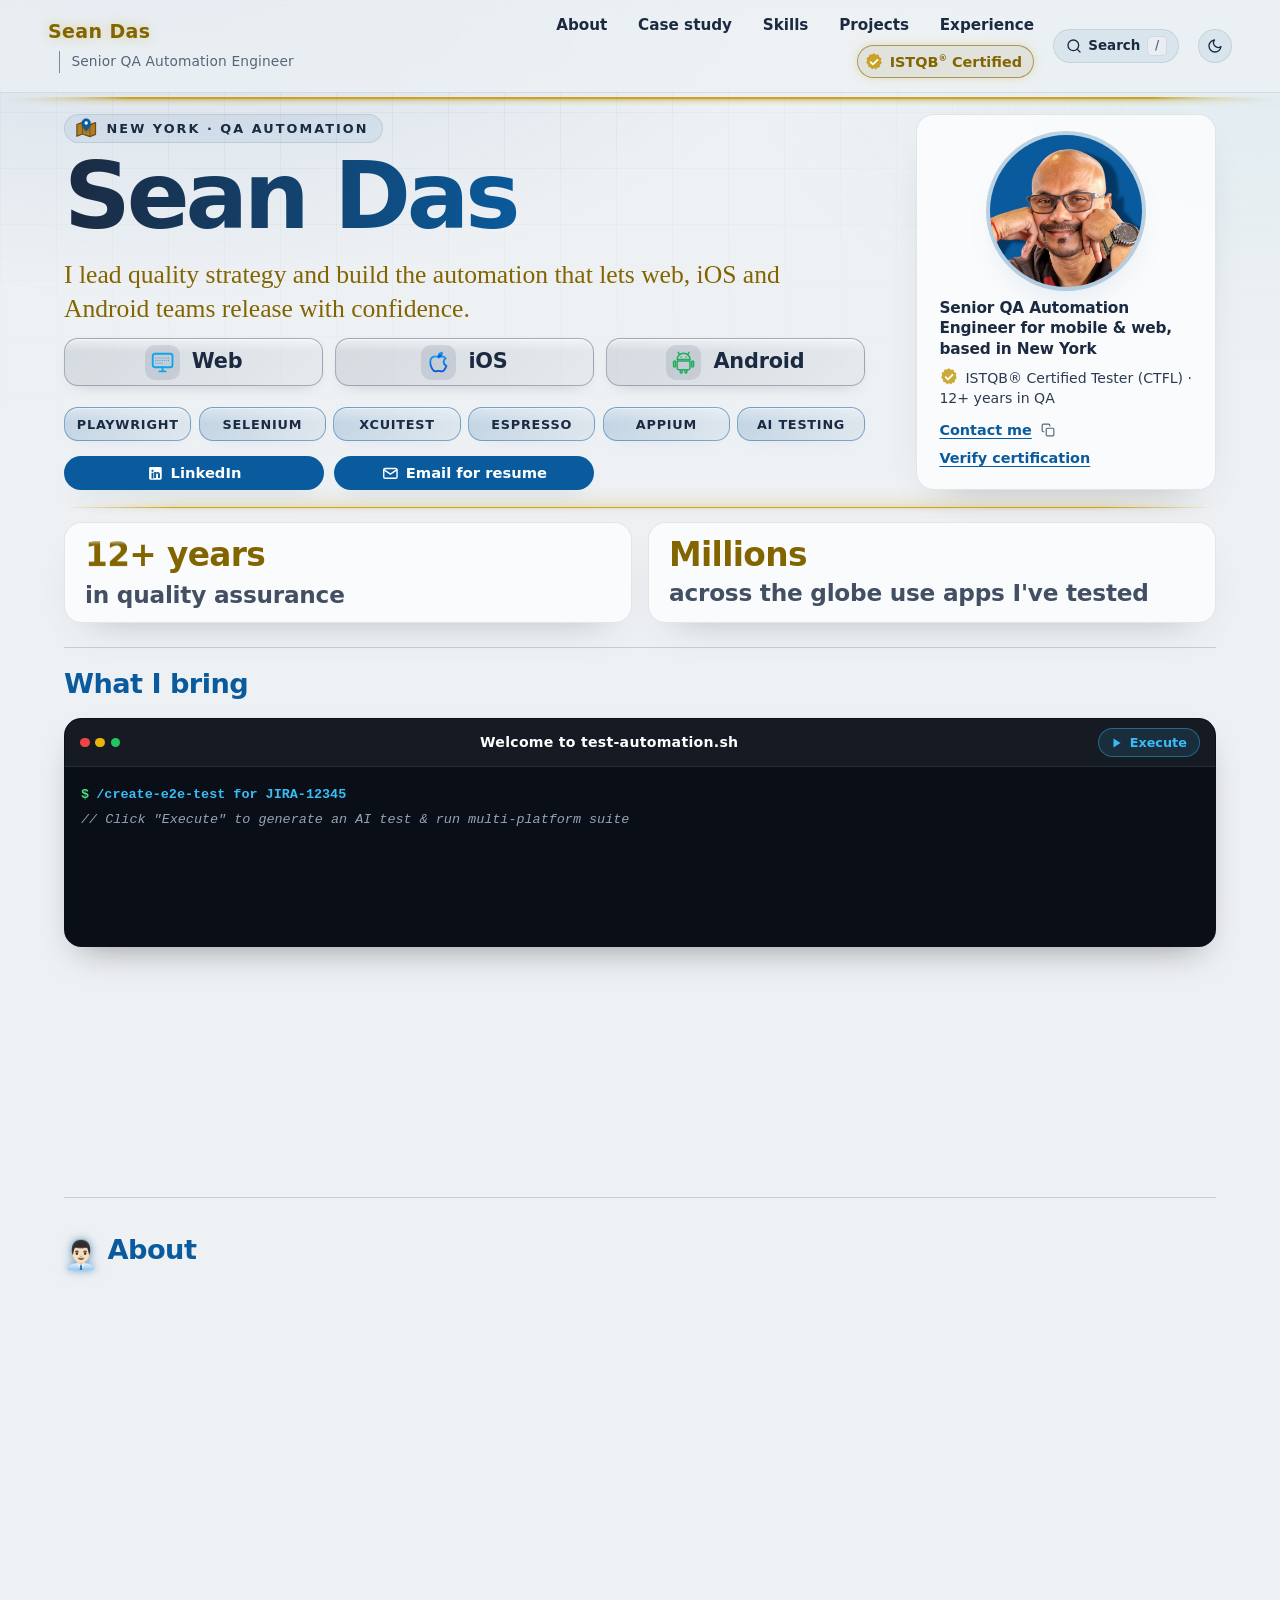
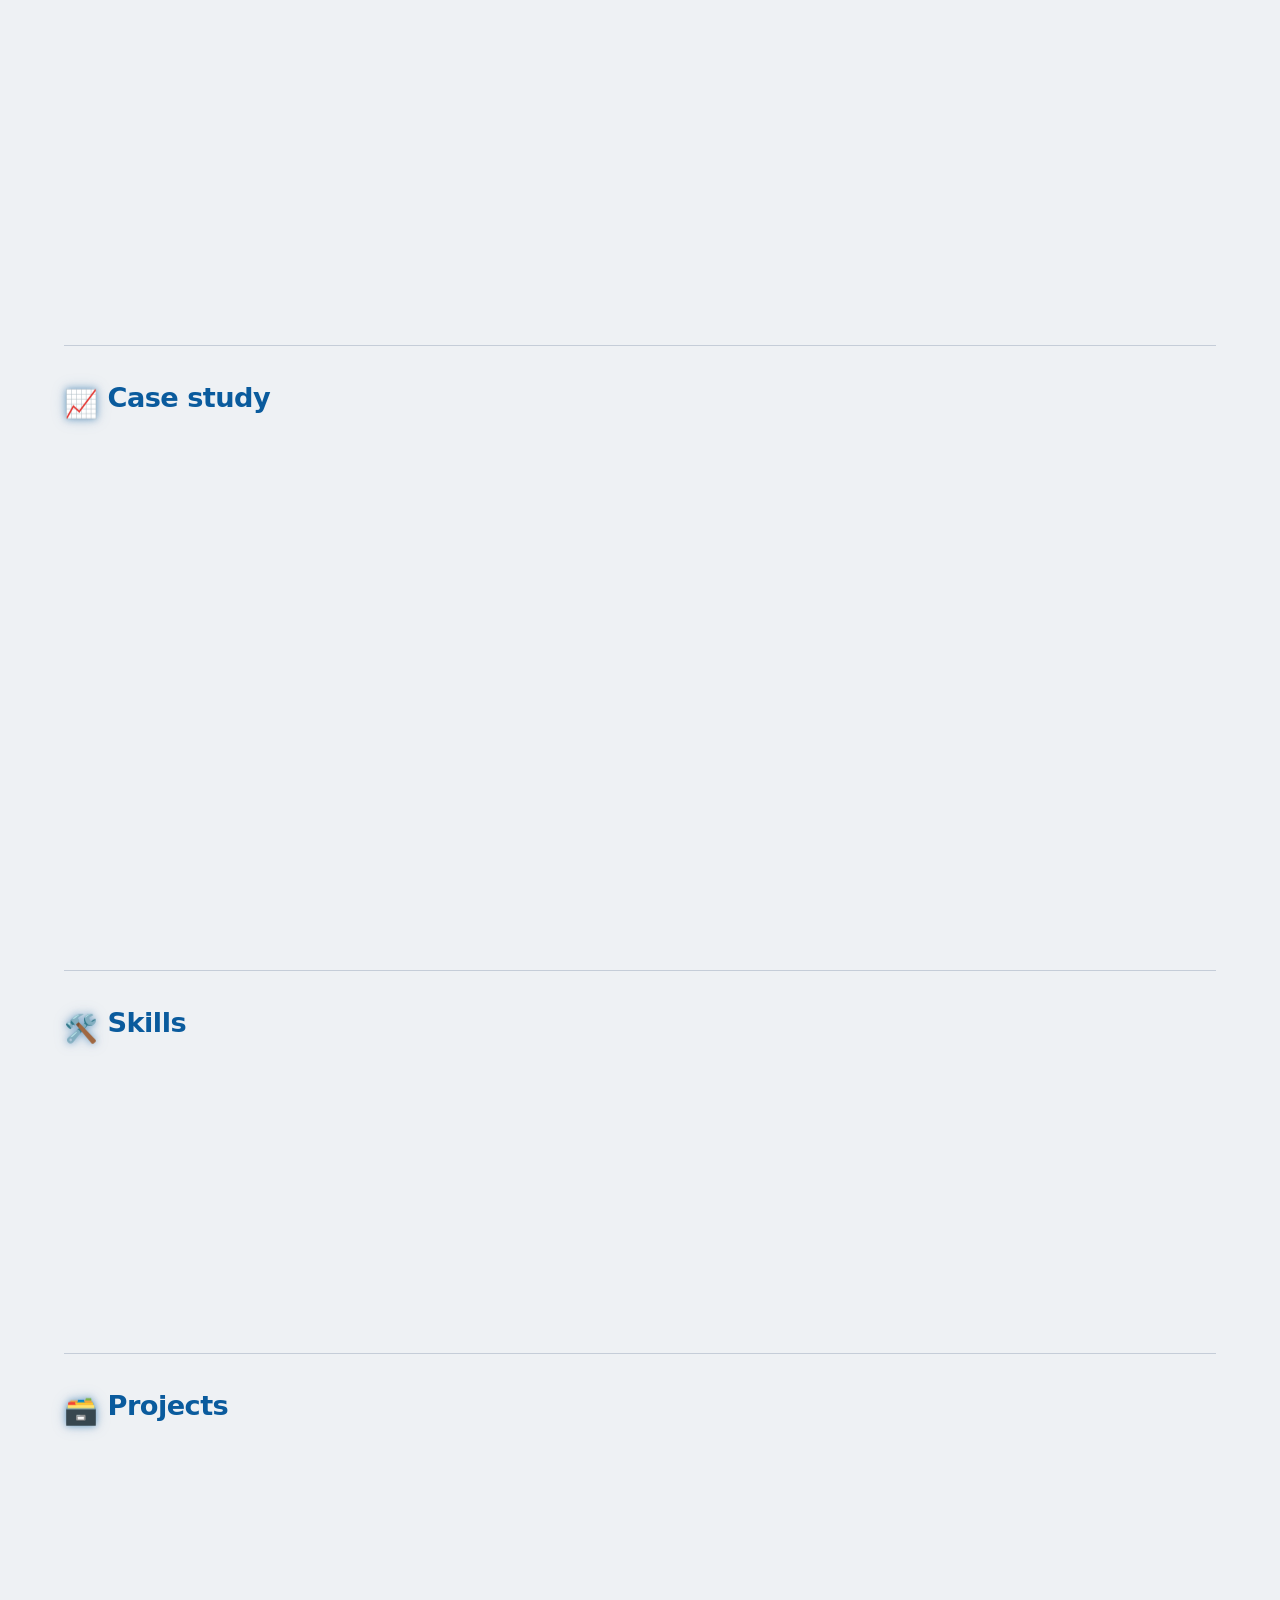
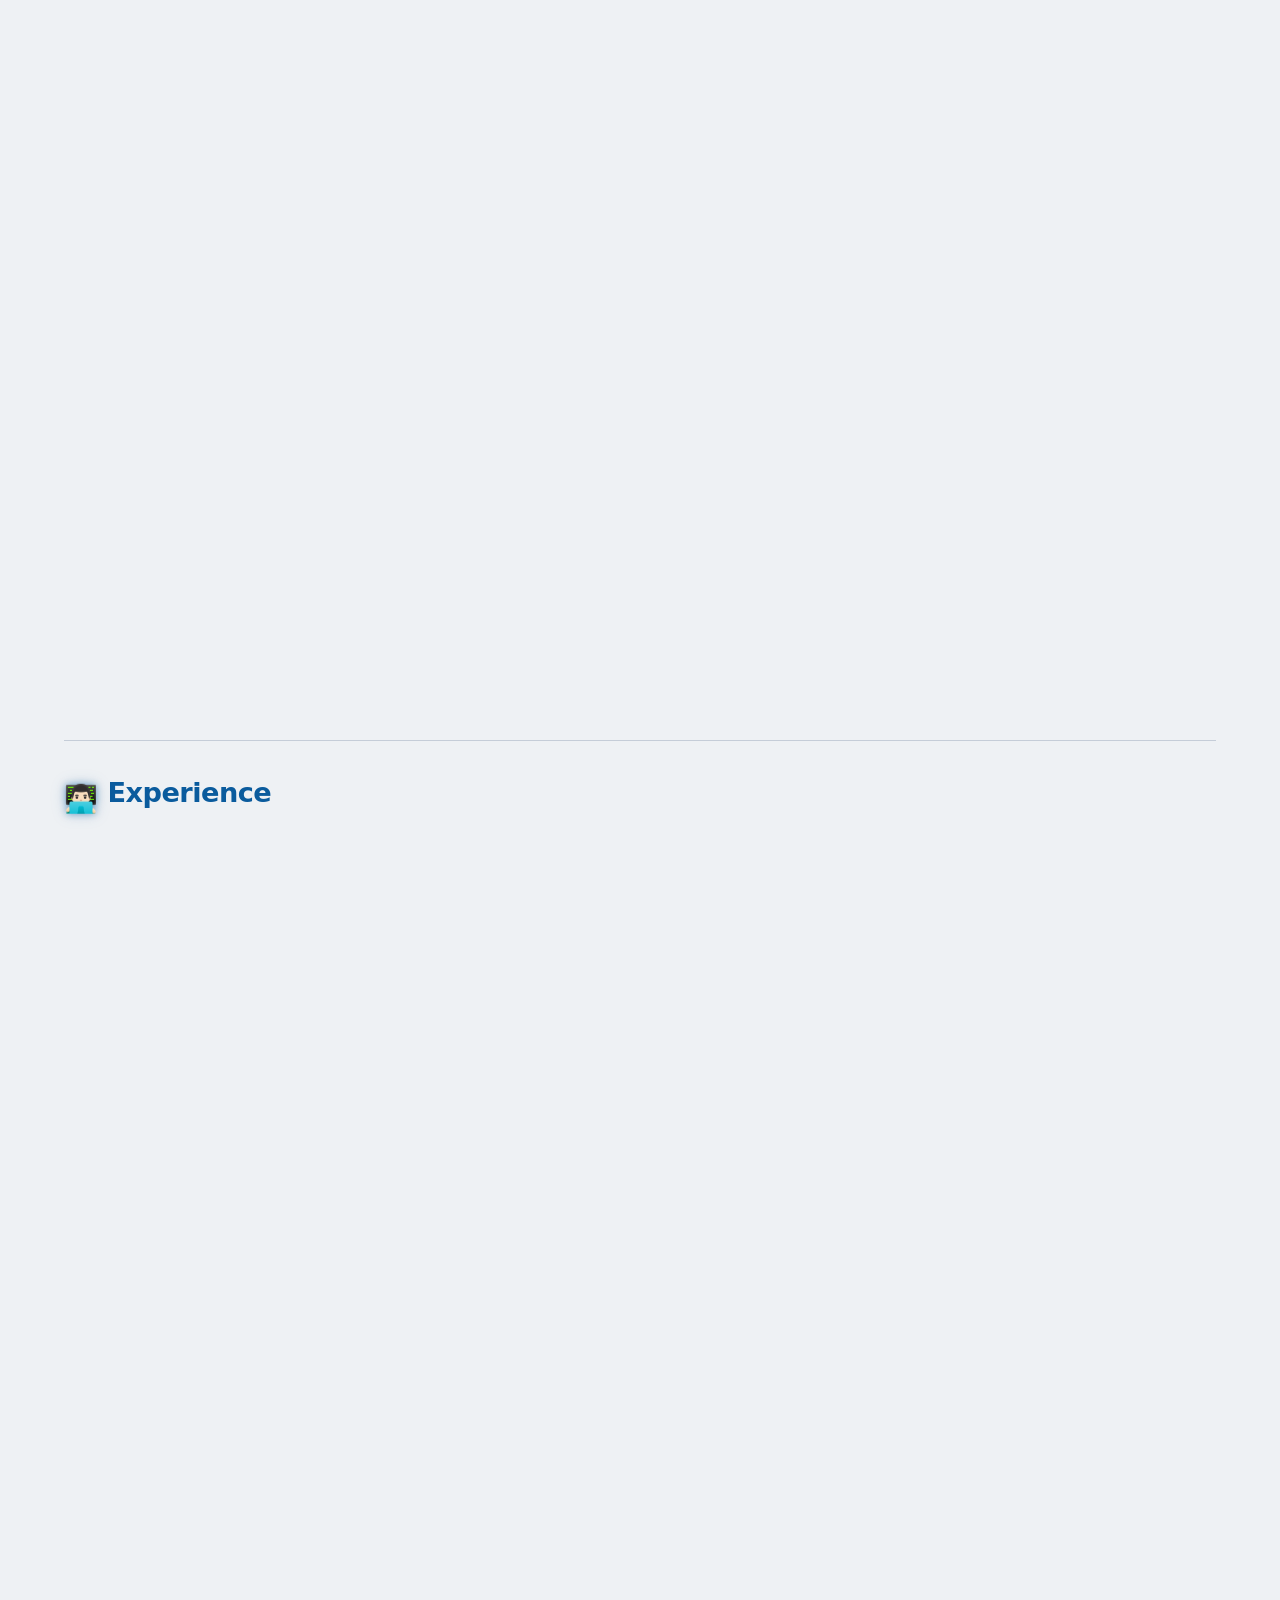
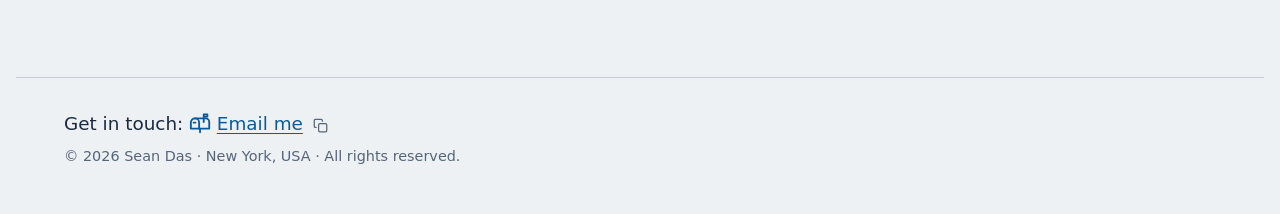
==== commit 03675641: "Add Totebox Appium project card Co-Authored-By: Claude Sonnet 5.5 <noreply@anthropic.com>" ====
--- a/index.html
+++ b/index.html
@@ -45,7 +45,7 @@
   <link rel="preconnect" href="https://fonts.googleapis.com">
   <link rel="preconnect" href="https://fonts.gstatic.com" crossorigin>
   <link href="https://fonts.googleapis.com/css2?family=Bricolage+Grotesque:opsz,wght@12..96,400;12..96,600;12..96,800&family=Newsreader:ital,opsz,wght@0,6..72,400;0,6..72,500;1,6..72,400&display=swap" rel="stylesheet">
-  <link rel="stylesheet" href="styles.css?v=20261115r">
+  <link rel="stylesheet" href="styles.css?v=20261115s">
   <script src="theme.js?v=20261110a"></script>
 </head>
 <body>
@@ -326,6 +326,20 @@
           </div>
         </div>
       </div>
+      <div class="block-body glass reveal project-card">
+        <div class="project-inner">
+          <p class="case-kicker">Android · Open source · 2026</p>
+          <h3 class="case-title">Totebox again, this time with Appium and Python</h3>
+          <p class="project-summary">The same Totebox app, tested from the outside with Appium, Python and pytest, so the two approaches can be compared on identical flows. 50 tests cover login, cart, checkout and settings through page objects, explicit waits instead of sleeps, and a swipe-to-order gesture. Every test starts from a freshly restarted app, and failures attach a screenshot, the UI hierarchy and the device log. GitHub Actions runs the smoke tests on an Android emulator and keeps the Allure results.</p>
+          <ul class="project-tags" aria-label="Built with">
+            <li>Python</li><li>pytest</li><li>Appium</li><li>UiAutomator2</li><li>Page objects</li><li>Allure</li><li>GitHub Actions</li>
+          </ul>
+          <div class="project-links">
+            <a class="btn btn-primary" href="https://github.com/seandas/totebox-appium-python" target="_blank" rel="noopener"><svg class="btn-icon" width="15" height="15" viewBox="0 0 24 24" fill="none" stroke="currentColor" stroke-width="2" stroke-linecap="round" stroke-linejoin="round" aria-hidden="true"><path d="m16 18 6-6-6-6"/><path d="m8 6-6 6 6 6"/></svg><span>View the code</span></a>
+            <a class="btn" href="https://github.com/seandas/totebox-appium-python/actions/workflows/ci.yml" target="_blank" rel="noopener"><svg class="btn-icon" width="15" height="15" viewBox="0 0 24 24" fill="none" stroke="currentColor" stroke-width="2" stroke-linecap="round" stroke-linejoin="round" aria-hidden="true"><path d="M20 6 9 17l-5-5"/></svg><span>See the CI runs</span></a>
+          </div>
+        </div>
+      </div>
     </section>
 
     <section class="block" id="experience">
--- a/styles.css
+++ b/styles.css
@@ -1692,6 +1692,7 @@
 .nowrap { white-space: nowrap; }
 
 /* Projects */
+.project-card + .project-card { margin-top: 1.25rem; }
 .project-summary { margin: 0; max-width: 75ch; line-height: 1.6; color: var(--ink); }
 .project-tags { list-style: none; display: flex; flex-wrap: wrap; gap: 0.45rem; margin: 1rem 0 0; padding: 0; }
 /* Two equal buttons side by side when they fit; each full width on phones */
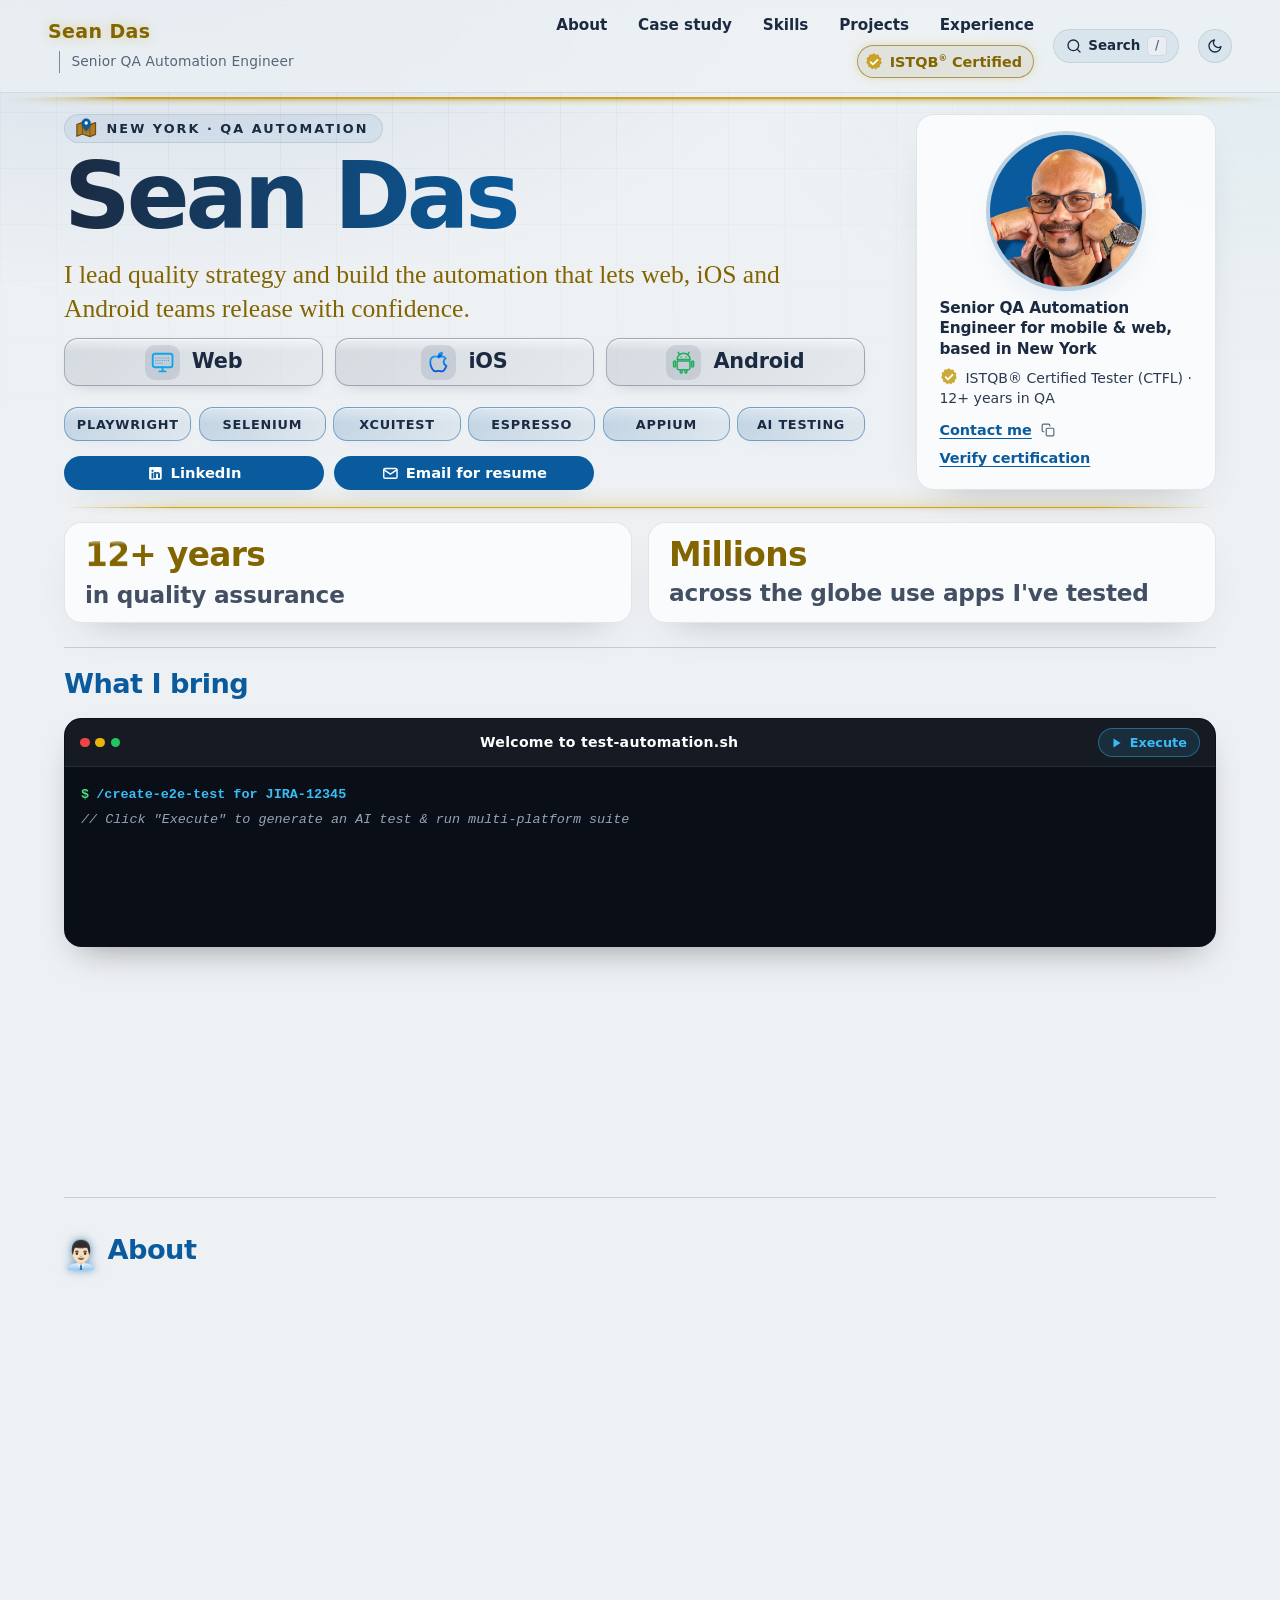
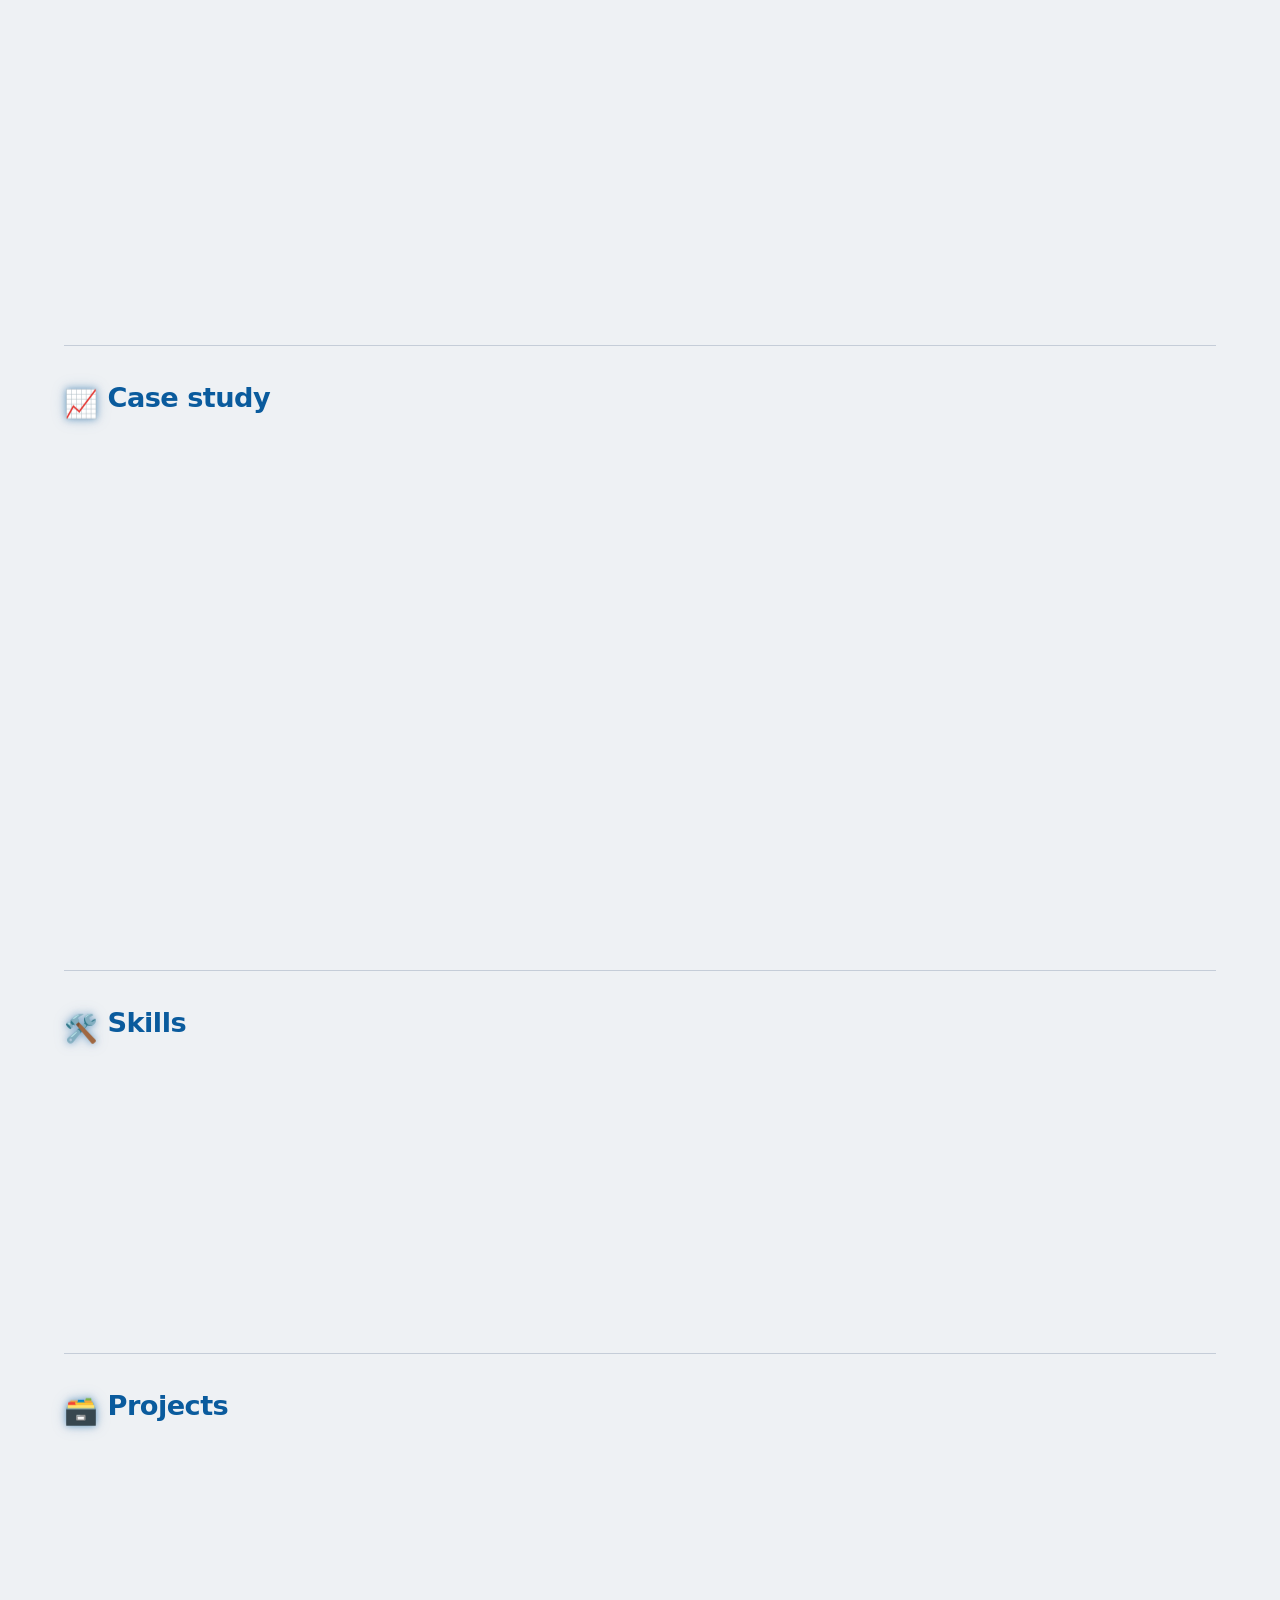
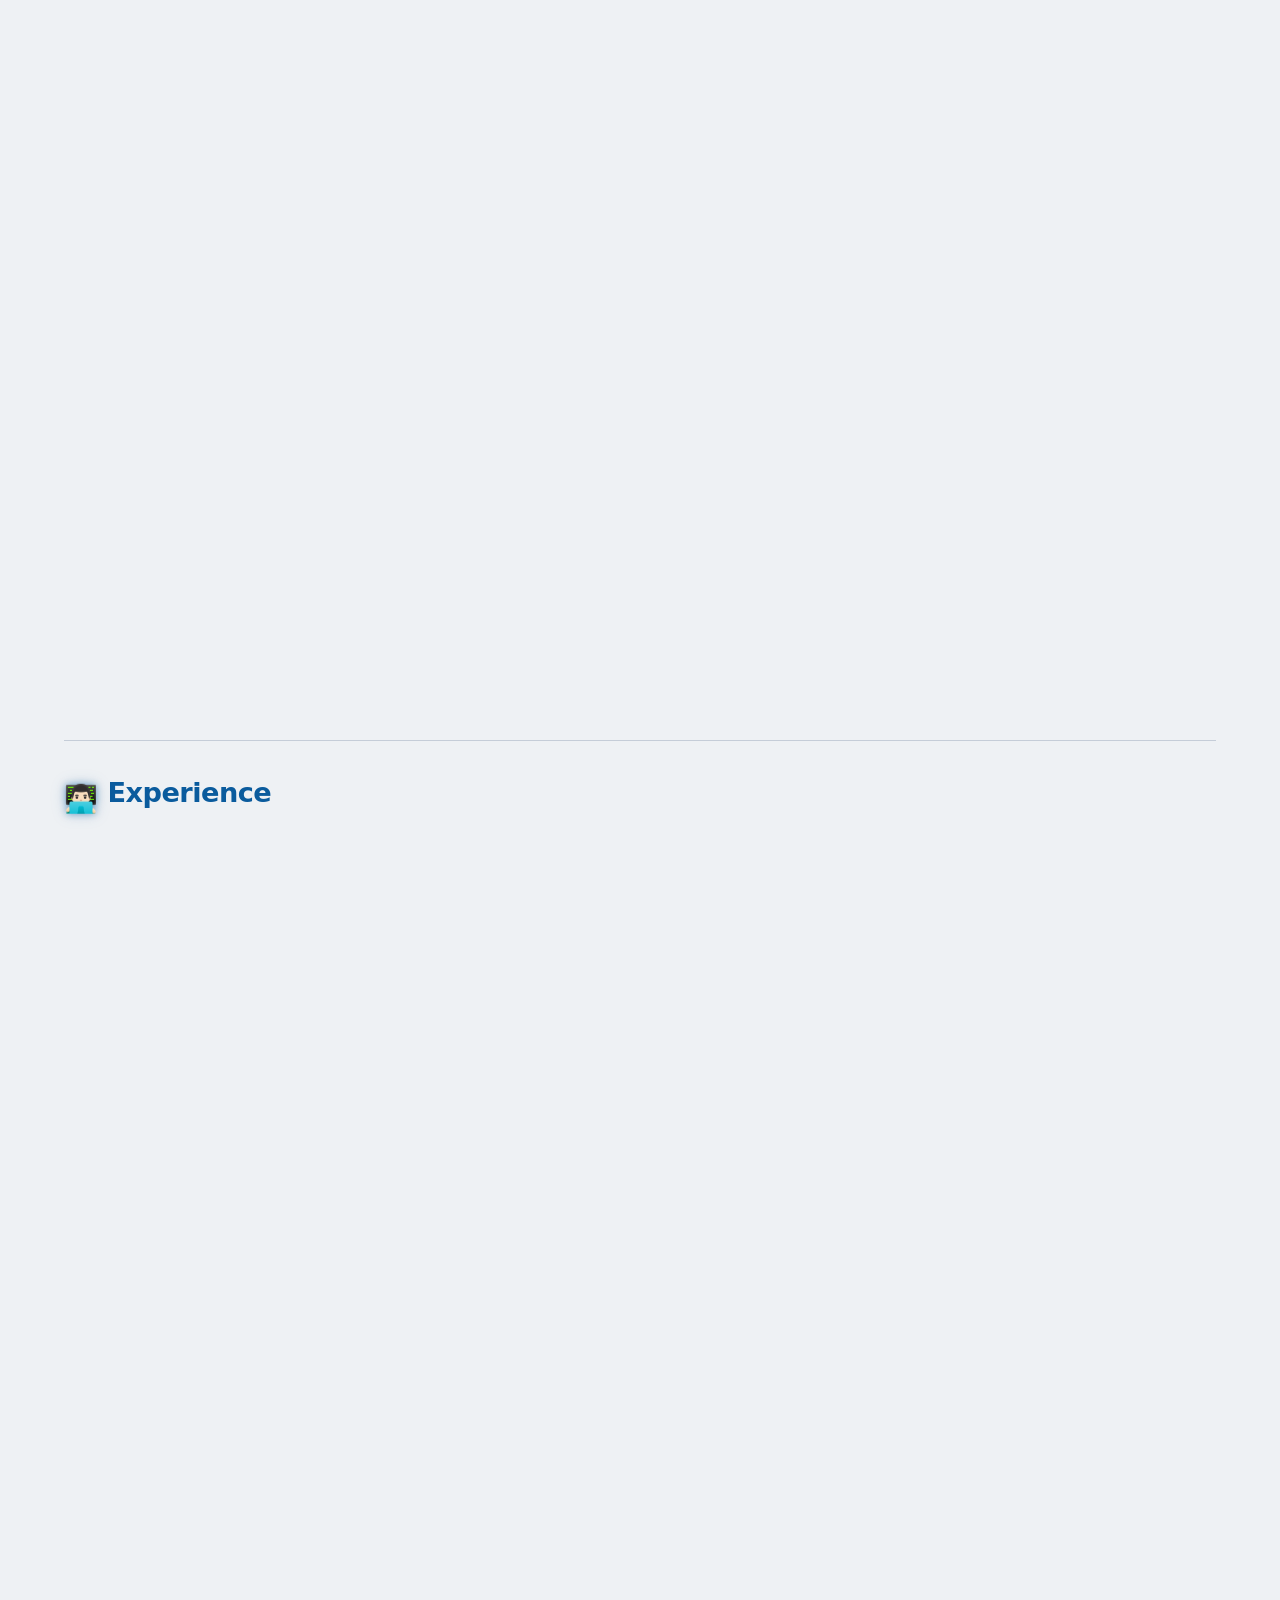
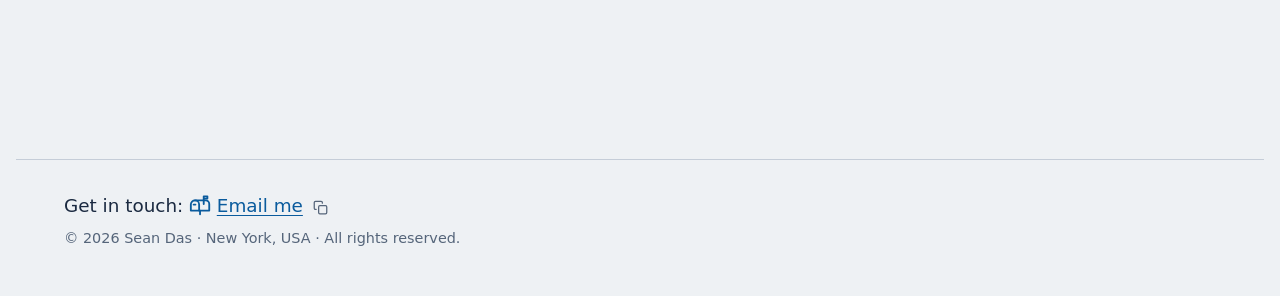
==== commit f6a4180a: "Add Fanatics as current role Boxed blue F icon with a soft glow, link to fanatics.com, and a green c" ====
--- a/index.html
+++ b/index.html
@@ -45,7 +45,7 @@
   <link rel="preconnect" href="https://fonts.googleapis.com">
   <link rel="preconnect" href="https://fonts.gstatic.com" crossorigin>
   <link href="https://fonts.googleapis.com/css2?family=Bricolage+Grotesque:opsz,wght@12..96,400;12..96,600;12..96,800&family=Newsreader:ital,opsz,wght@0,6..72,400;0,6..72,500;1,6..72,400&display=swap" rel="stylesheet">
-  <link rel="stylesheet" href="styles.css?v=20261115s">
+  <link rel="stylesheet" href="styles.css?v=20261116f">
   <script src="theme.js?v=20261110a"></script>
 </head>
 <body>
@@ -347,6 +347,10 @@
       <div class="block-body glass reveal">
         <ol class="timeline">
           <li>
+            <p class="when when-current">Nov 2026 – Present</p>
+            <h3><svg class="entry-icon entry-icon-solid entry-icon-current" viewBox="0 0 24 24" aria-hidden="true" focusable="false"><rect x="2" y="3" width="20" height="18" rx="2.5" fill="none" stroke="currentColor" stroke-width="2" style="stroke:var(--accent)"/><g transform="translate(12 12) scale(0.72) rotate(-8) translate(-12 -12)"><path d="M4.5 3.5C8.5 1.5 13 4.3 19.5 2.3L19 8C13.5 10 9 7.3 4.5 9.3Z"/><path d="M4.5 12.3C8 10.7 12 13 16.8 11.2L16.3 16.4C12 18 9 15.5 4.5 17.3Z"/><path d="M4.5 8H8.6V22H4.5Z"/></g></svg>Senior SDET, Mobile Automation Engineer, <a class="org" href="https://www.fanatics.com/" target="_blank" rel="noopener">Fanatics</a></h3>
+          </li>
+          <li>
             <p class="when">Nov 2023 – Oct 2026</p>
             <h3><svg class="entry-icon" viewBox="0 0 24 24" aria-hidden="true" focusable="false"><rect x="2" y="3" width="20" height="18" rx="2.5"/><path d="M5.5 7.5h13"/><path stroke-width="1.7" d="M5.5 11h5v6.5h-5zM13.5 11.5h5M13.5 14.25h5M13.5 17h5"/></svg>Senior QA Engineer (QA Lead), <a class="org" href="https://www.nytimes.com/" target="_blank" rel="noopener">The New York Times</a></h3>
             <ul>
--- a/styles.css
+++ b/styles.css
@@ -1206,6 +1206,9 @@
   transform: scale(1.15);
 }
 .timeline .when { margin: 0 0 0.15rem; font-family: var(--display); font-size: 0.9rem; color: var(--muted); font-variant-numeric: tabular-nums; letter-spacing: 0.02em; }
+.timeline .when-current { color: #1cb255; font-weight: 600; }
+:root[data-theme="dark"] .timeline .when-current { color: #1cb255; }
+@media (prefers-color-scheme: dark) { :root:not([data-theme="light"]) .timeline .when-current { color: #1cb255; } }
 .timeline h3 { font-size: 1.2rem; margin-bottom: 0.35rem; }
 .timeline .org { font-weight: 400; }
 /* Timeline icons: a line icon per employer and school in the accent blue; the certification keeps the gold seal from the nav badge. */
@@ -1220,6 +1223,15 @@
 .entry-icon-cert .tick { fill: none; stroke: #fff; stroke-width: 2.2; stroke-linecap: round; stroke-linejoin: round; }
 .entry-icon:not(.entry-icon-cert) { fill: none; stroke: var(--accent); stroke-width: 2; stroke-linecap: round; stroke-linejoin: round; }
 .entry-icon.entry-icon-solid { fill: var(--accent); stroke: none; }
+/* Current role: a soft pulsing glow */
+.entry-icon-current { animation: current-glow 2.6s ease-in-out infinite; }
+@keyframes current-glow {
+  0%, 100% { filter: drop-shadow(0 0 2px color-mix(in srgb, var(--accent) 45%, transparent)); }
+  50% { filter: drop-shadow(0 0 7px color-mix(in srgb, var(--accent) 90%, transparent)); }
+}
+@media (prefers-reduced-motion: reduce) {
+  .entry-icon-current { animation: none; filter: drop-shadow(0 0 5px color-mix(in srgb, var(--accent) 70%, transparent)); }
+}
 .timeline a.org {
   color: var(--accent);
   text-decoration: underline;
